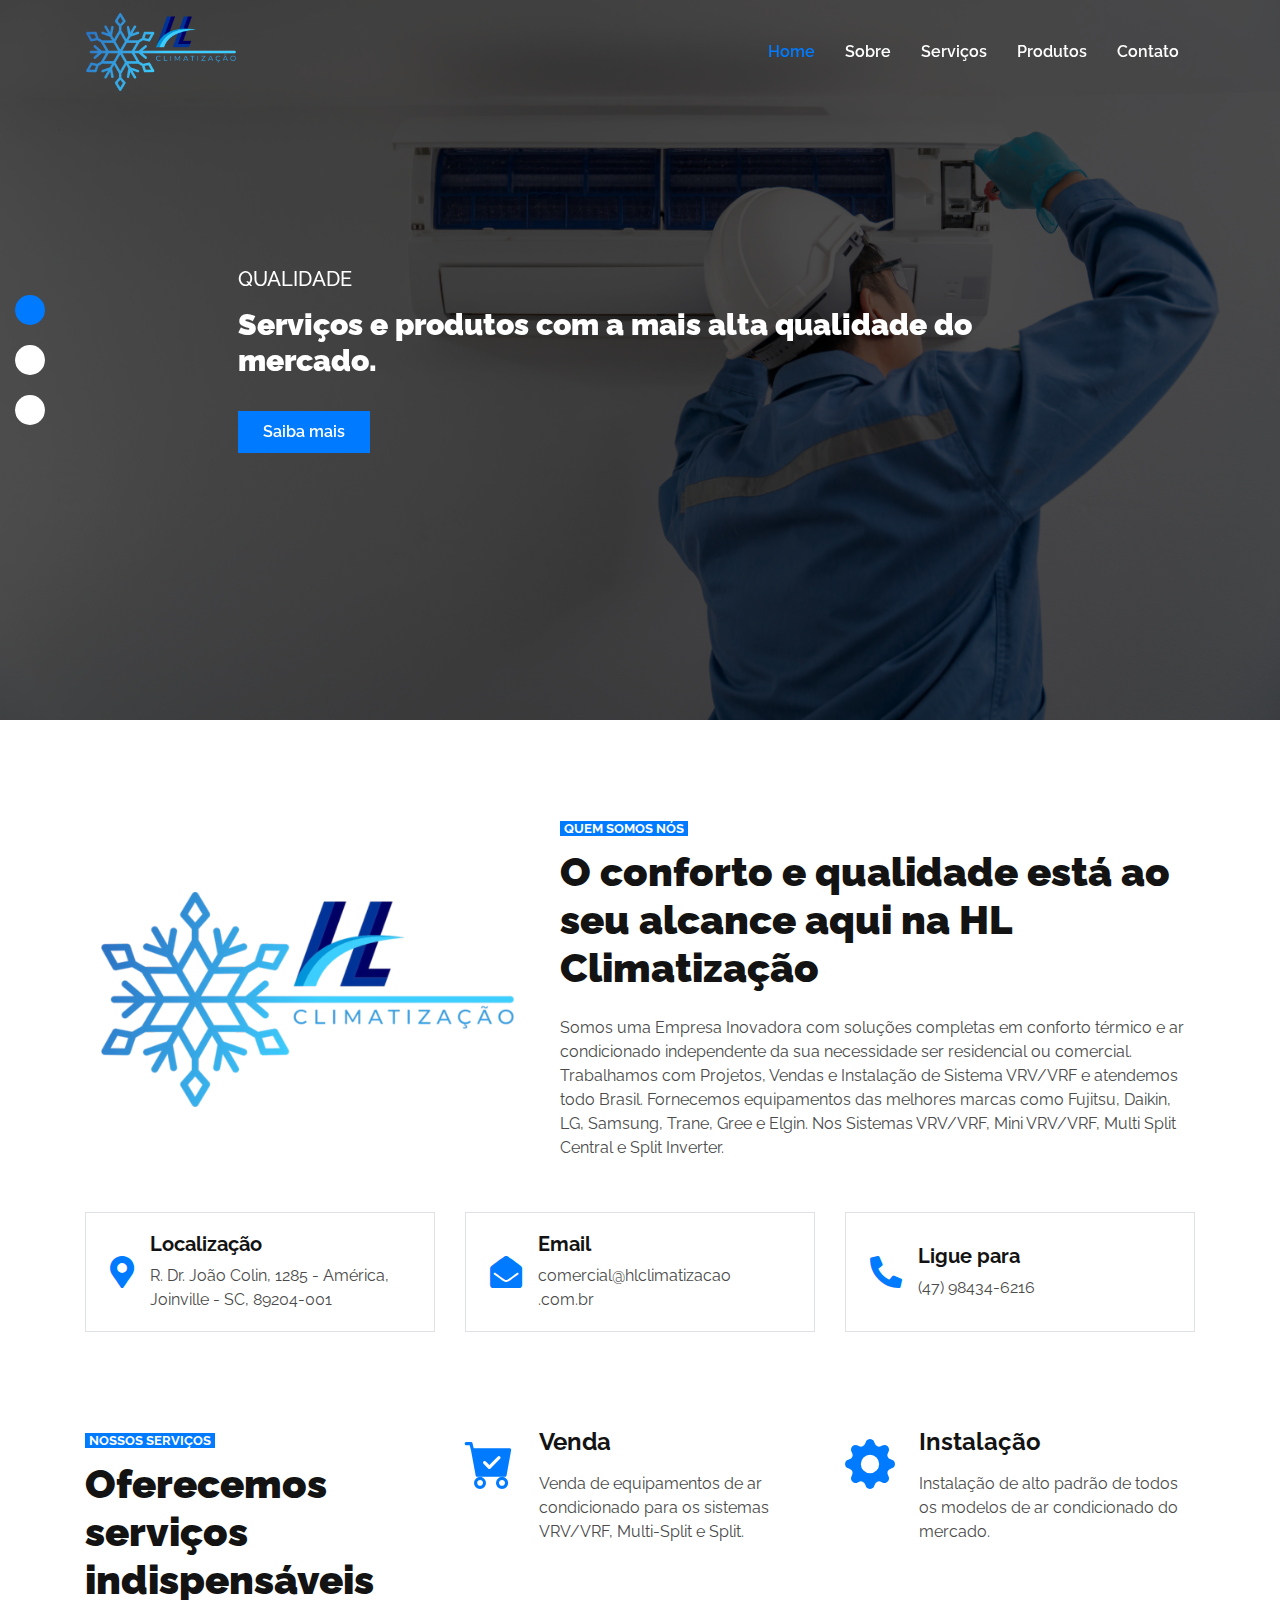
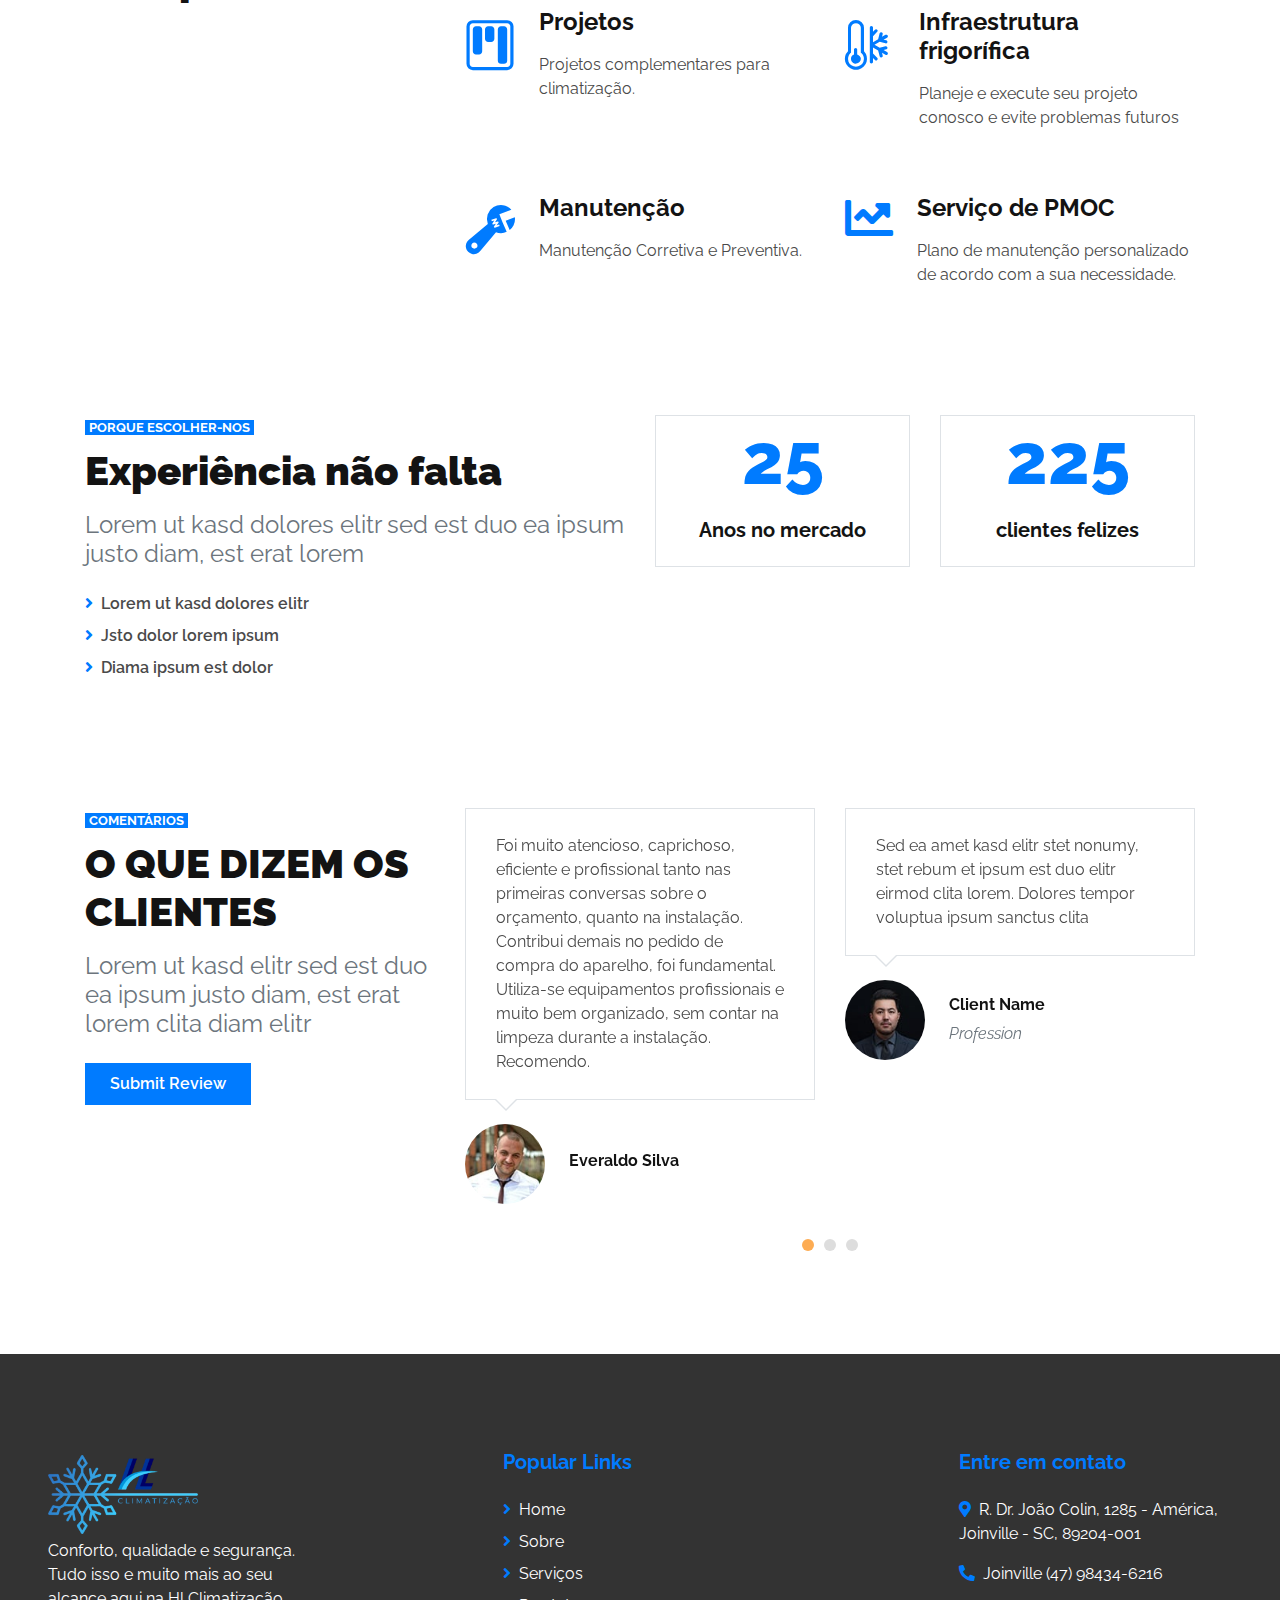
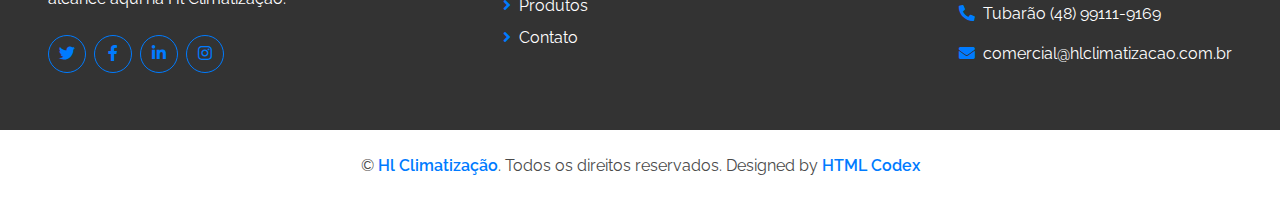
==== hl-clima/index.html @ e2fa3345 "first" ====
<!DOCTYPE html>
<html lang="en">

<head>
    <meta charset="utf-8">
    <title>Hl Climatização</title>
    <meta content="width=device-width, initial-scale=1.0" name="viewport">
    <meta name="description"
        content="Vendas de ar-condicionados e serviços de climatização para uma experiência confortável.">
    <meta property="og:title" content="HL Climatização - Especialistas em Climatização">
    <meta property="og:description"
        content="Fornecemos soluções de climatização de qualidade para casas e empresas, com um atendimento profissional e eficiente.">
    <meta property="og:image" content="www.hlclimatizacao.com.br/imgs/logo.png">
    <meta property="og:url" content="www.hlclimatizacao.com.br">
    <link rel="apple-touch-icon" href="imgs/icon.png" />
    <link rel="shortcut icon" href="imgs/icon.png">
    <link rel="icon" type="image/x-icon" href="imgs/icon.ico">
    <link rel="stylesheet" href="https://cdn.jsdelivr.net/npm/bootstrap-icons@1.11.3/font/bootstrap-icons.min.css">

    <!-- Favicon -->
    <link href="img/icon.png" rel="icon">

    <!-- Google Web Fonts -->
    <link rel="preconnect" href="https://fonts.gstatic.com">
    <link href="https://fonts.googleapis.com/css2?family=Raleway:wght@400;500;600;700;800;900&display=swap"
        rel="stylesheet">

    <!-- Font Awesome -->
    <link href="https://cdnjs.cloudflare.com/ajax/libs/font-awesome/5.15.0/css/all.min.css" rel="stylesheet">

    <!-- Libraries Stylesheet -->
    <link href="lib/owlcarousel/assets/owl.carousel.min.css" rel="stylesheet">

    <!-- Customized Bootstrap Stylesheet -->
    <link href="css/style.css" rel="stylesheet">
</head>

<body>
    <!-- Navbar Start -->
    <div class="container-fluid nav-bar p-0">
        <div class="container-lg p-0">
            <nav class="navbar navbar-expand-lg bg-secondary navbar-dark">
                <a href="index.html" class="navbar-brand">
                    <!-- <h1 class="m-0 text-white display-4"><span class="text-primary">D</span>ot<span class="text-primary">C</span>om</h1> -->
                    <img src="img/logo.png" alt="logo hl climatização" class="logo">
                    <style>
                        .logo {
                            width: 150px;
                        }
                    </style>
                </a>
                <button type="button" class="navbar-toggler" data-toggle="collapse" data-target="#navbarCollapse">
                    <!-- <span class="navbar-toggler-icon"></span> -->
                    <i class="bi bi-list navbar-toggler-icon"></i>
                </button>
                <div class="collapse navbar-collapse justify-content-between" id="navbarCollapse">
                    <div class="navbar-nav ml-auto py-0">
                        <a href="index.html" class="nav-item nav-link active">Home</a>
                        <a href="index.html#sobre" class="nav-item nav-link">Sobre</a>
                        <a href="index.html#servicos" class="nav-item nav-link">Serviços</a>
                        <a href="pricing.html" class="nav-item nav-link">Produtos</a>
                        <!-- <div class="nav-item dropdown">
                            <a href="#" class="nav-link dropdown-toggle" data-toggle="dropdown">Pages</a>
                            <div class="dropdown-menu border-0 rounded-0 m-0">
                                <a href="blog.html" class="dropdown-item">Blog Grid</a>
                                <a href="single.html" class="dropdown-item">Blog Detail</a>
                            </div>
                        </div> -->
                        <a href="contact.html" class="nav-item nav-link">Contato</a>
                    </div>
                </div>
            </nav>
        </div>
    </div>
    <!-- Navbar End -->


    <!-- Carousel Start -->
    <div class="container-fluid p-0 mb-5">
        <div id="header-carousel" class="carousel slide carousel-fade" data-ride="carousel">
            <ol class="carousel-indicators">
                <li data-target="#header-carousel" data-slide-to="0" class="active"></li>
                <li data-target="#header-carousel" data-slide-to="1"></li>
                <li data-target="#header-carousel" data-slide-to="2"></li>
            </ol>
            <div class="carousel-inner">
                <div class="carousel-item active">
                    <img class="img-fluid" src="img/6.png" alt="Image">
                    <div class="carousel-caption d-flex align-items-center justify-content-center">
                        <div class="p-5" style="width: 100%; max-width: 900px;">
                            <h5 class="text-white text-uppercase mb-md-3">Qualidade</h5>
                            <h1 class="display-3 text-white mb-md-4">Serviços e produtos com a mais alta qualidade do
                                mercado.</h1>
                            <a href="" class="btn btn-primary py-md-2 px-md-4 font-weight-semi-bold mt-2">Saiba mais</a>
                        </div>
                    </div>
                </div>
                <div class="carousel-item">
                    <img class="img-fluid" src="img/1.png" alt="Image">
                    <div class="carousel-caption d-flex align-items-center justify-content-center">
                        <div class="p-5" style="width: 100%; max-width: 900px;">
                            <h5 class="text-white text-uppercase mb-md-3">Atendimento</h5>
                            <h1 class="display-3 text-white mb-md-4">Atendimento humanizado que leva em consideração
                                opniões e ideias do cliente.</h1>
                            <a href="" class="btn btn-primary py-md-2 px-md-4 font-weight-semi-bold mt-2">Saiba mais</a>
                        </div>
                    </div>
                </div>
                <div class="carousel-item">
                    <img class="img-fluid" src="img/2.png" alt="Image">
                    <div class="carousel-caption d-flex align-items-center justify-content-center">
                        <div class="p-5" style="width: 100%; max-width: 900px;">
                            <h5 class="text-white text-uppercase mb-md-3">Segurança</h5>
                            <h1 class="display-3 text-white mb-md-4">Esqueça as dores de cabeça, garantimnos segurança
                                total para o seu lar ou empresa.</h1>
                            <a href="" class="btn btn-primary py-md-2 px-md-4 font-weight-semi-bold mt-2">Saiba mais</a>
                        </div>
                    </div>
                </div>
            </div>
        </div>
    </div>
    <!-- Carousel End -->


    <!-- About Start -->
    <div class="container-fluid py-5">
        <div class="container">
            <div class="row align-items-center pb-1">
                <div class="col-lg-5 img-hl">
                    <img class="img-thumbnail p-3" src="img/logo.png" alt="">
                </div>
                <style>
                    @media(max-width:992px) {
                        .img-hl {
                            display: none;
                        }

                        .texto-princ {
                            padding-top: 0 !important;
                            margin-top: 0 !important;
                        }
                    }
                </style>
                <div class="col-lg-7 mt-5 mt-lg-0 texto-princ">
                    <small class="bg-primary text-white text-uppercase font-weight-bold px-1" id="sobre">Quem somos
                        nós</small>
                    <h1 class="mt-2 mb-4">O conforto e qualidade está ao seu alcance aqui na HL Climatização</h1>
                    <p class="mb-4">Somos uma
                        Empresa Inovadora com soluções completas em conforto térmico e ar condicionado independente da
                        sua necessidade ser residencial ou comercial.
                        Trabalhamos com Projetos, Vendas e Instalação de Sistema VRV/VRF e atendemos todo Brasil.

                        Fornecemos equipamentos das melhores marcas como Fujitsu, Daikin, LG, Samsung, Trane, Gree e
                        Elgin. Nos Sistemas VRV/VRF, Mini VRV/VRF, Multi Split Central e Split Inverter.</p>
                </div>
            </div>
            <div class="row mt-4">
                <div class="col-md-4">
                    <div class="d-flex align-items-center border mb-4 mb-lg-0 p-4" style="height: 120px;">
                        <i class="fa fa-2x fa-map-marker-alt text-primary mr-3"></i>
                        <div class="d-flex flex-column">
                            <h5 class="font-weight-bold">Localização</h5>
                            <p class="m-0">R. Dr. João Colin, 1285 - América, Joinville - SC, 89204-001</p>
                        </div>
                    </div>
                </div>
                <div class="col-md-4">
                    <div class="d-flex align-items-center border mb-4 mb-lg-0 p-4" style="height: 120px;">
                        <i class="fa fa-2x fa-envelope-open text-primary mr-3"></i>
                        <div class="d-flex flex-column">
                            <h5 class="font-weight-bold">Email</h5>
                            <p class="m-0 p-email">comercial@hlclimatizacao <br> .com.br</p>
                        </div>
                    </div>
                </div>
                <div class="col-md-4">
                    <div class="d-flex align-items-center border mb-4 mb-lg-0 p-4" style="height: 120px;">
                        <i class="fas fa-2x fa-phone-alt text-primary mr-3"></i>
                        <div class="d-flex flex-column">
                            <h5 class="font-weight-bold">Ligue para</h5>
                            <p class="m-0">(47) 98434-6216</p>
                        </div>
                    </div>
                </div>
            </div>
        </div>
    </div>
    <!-- About End -->


    <!-- Services Start -->
    <div class="container-fluid pt-5 pb-3">
        <div class="container" id="servicos">
            <div class="row">
                <div class="col-lg-4 mb-5">
                    <small class="bg-primary text-white text-uppercase font-weight-bold px-1">Nossos serviços</small>
                    <h1 class="mt-2 mb-3">Oferecemos serviços indispensáveis</h1>
                    <!-- <h4 class="font-weight-normal text-muted mb-4">Lorem ut kasd dolores elitr sed est duo ea ipsum
                        justo diam, est erat lorem. Est magna sea clita diam tempor elitr</h4> -->
                    <!-- <a href="" class="btn btn-primary py-md-2 px-md-4 font-weight-semi-bold">Discover More</a> -->
                </div>
                <div class="col-lg-8">
                    <style>
                        .row .bi {
                            font-size: 50px;
                        }
                    </style>
                    <div class="row">
                        <div class="col-md-6 mb-5">
                            <div class="d-flex">
                                <i class="bi bi-cart-check-fill text-primary mr-4"></i>
                                <div class="d-flex flex-column">
                                    <h4 class="font-weight-bold mb-3">Venda</h4>
                                    <p>Venda de equipamentos de ar condicionado para os sistemas VRV/VRF, Multi-Split e
                                        Split.</p>
                                    <!-- <a class="font-weight-semi-bold" href="">Read More <i
                                            class="fa fa-angle-double-right"></i></a> -->
                                </div>
                            </div>
                        </div>
                        <div class="col-md-6 mb-5">
                            <div class="d-flex">
                                <i class="bi bi-gear-fill text-primary mr-4"></i>
                                <div class="d-flex flex-column">
                                    <h4 class="font-weight-bold mb-3">Instalação</h4>
                                    <p>Instalação de alto padrão de todos os modelos de ar condicionado do mercado.</p>
                                    <!-- <a class="font-weight-semi-bold" href="">Read More <i
                                            class="fa fa-angle-double-right"></i></a> -->
                                </div>
                            </div>
                        </div>
                        <div class="col-md-6 mb-5">
                            <div class="d-flex">
                                <i class="bi bi-kanban text-primary mr-4"></i>
                                <div class="d-flex flex-column">
                                    <h4 class="font-weight-bold mb-3">Projetos</h4>
                                    <p>Projetos complementares para climatização.</p>
                                    <!-- <a class="font-weight-semi-bold" href="">Read More <i
                                            class="fa fa-angle-double-right"></i></a> -->
                                </div>
                            </div>
                        </div>
                        <div class="col-md-6 mb-5">
                            <div class="d-flex">
                                <i class="bi bi-thermometer-snow text-primary mr-4"></i>
                                <div class="d-flex flex-column">
                                    <h4 class="font-weight-bold mb-3">Infraestrutura frigorífica</h4>
                                    <p>Planeje e execute seu projeto conosco e evite problemas futuros</p>
                                    <!-- <a class="font-weight-semi-bold" href="">Read More <i
                                            class="fa fa-angle-double-right"></i></a> -->
                                </div>
                            </div>
                        </div>
                        <div class="col-md-6 mb-5">
                            <div class="d-flex">
                                <i class="bi bi-wrench-adjustable text-primary mr-4"></i>
                                <div class="d-flex flex-column">
                                    <h4 class="font-weight-bold mb-3">Manutenção</h4>
                                    <p>Manutenção Corretiva e Preventiva.</p>
                                    <!-- <a class="font-weight-semi-bold" href="">Read More <i
                                            class="fa fa-angle-double-right"></i></a> -->
                                </div>
                            </div>
                        </div>
                        <div class="col-md-6 mb-5">
                            <div class="d-flex">
                                <i class="fa fa-3x fa-chart-line text-primary mr-4"></i>
                                <div class="d-flex flex-column">
                                    <h4 class="font-weight-bold mb-3">Serviço de PMOC</h4>
                                    <p>Plano de manutenção personalizado de acordo com a sua necessidade.</p>
                                    <!-- <a class="font-weight-semi-bold" href="">Read More <i
                                            class="fa fa-angle-double-right"></i></a> -->
                                </div>
                            </div>
                        </div>
                    </div>
                </div>
            </div>
        </div>
    </div>
    <!-- Services End -->


    <!-- Features Start -->
    <div class="container-fluid pt-5 pb-2">
        <div class="container">
            <div class="row">
                <div class="col-lg-6 mb-5">
                    <small class="bg-primary text-white text-uppercase font-weight-bold px-1">PORQUE
                        ESCOLHER-NOS</small>
                    <h1 class="mt-2 mb-3">Experiência não falta</h1>
                    <h4 class="font-weight-normal text-muted mb-4">Lorem ut kasd dolores elitr sed est duo ea ipsum
                        justo diam, est erat lorem</h4>
                    <div class="list-inline mb-4">
                        <p class="font-weight-semi-bold mb-2"><i class="fa fa-angle-right text-primary mr-2"></i>Lorem
                            ut kasd dolores elitr</p>
                        <p class="font-weight-semi-bold mb-2"><i class="fa fa-angle-right text-primary mr-2"></i>Jsto
                            dolor lorem ipsum</p>
                        <p class="font-weight-semi-bold mb-2"><i class="fa fa-angle-right text-primary mr-2"></i>Diama
                            ipsum est dolor</p>
                    </div>
                    <!-- <a href="" class="btn btn-primary py-md-2 px-md-4 font-weight-semi-bold">Learn More</a> -->
                </div>
                <div class="col-lg-6">
                    <div class="row">
                        <div class="col-sm-6 pb-1">
                            <div class="d-flex flex-column align-items-center border px-4 mb-4">
                                <h2 class="display-3 text-primary mb-3" data-toggle="counter-up">25</h2>
                                <h5 class="font-weight-bold mb-4">Anos no mercado</h5>
                            </div>
                        </div>
                        <div class="col-sm-6 pb-1">
                            <div class="d-flex flex-column align-items-center border px-4 mb-4">
                                <h2 class="display-3 text-primary mb-3" data-toggle="counter-up">225</h2>
                                <h5 class="font-weight-bold mb-4">clientes felizes</h5>
                            </div>
                        </div>
                        <!-- <div class="col-sm-6 pb-1">
                            <div class="d-flex flex-column align-items-center border px-4 mb-4">
                                <h2 class="display-3 text-primary mb-3" data-toggle="counter-up">1050</h2>
                                <h5 class="font-weight-bold mb-4">Happy Clients</h5>
                            </div>
                        </div>
                        <div class="col-sm-6 pb-1">
                            <div class="d-flex flex-column align-items-center border px-4 mb-4">
                                <h2 class="display-3 text-primary mb-3" data-toggle="counter-up">2500</h2>
                                <h5 class="font-weight-bold mb-4">Complete Projects</h5>
                            </div>
                        </div> -->
                    </div>
                </div>
            </div>
        </div>
    </div>
    <!-- Features End -->


    <!-- Team Start -->
    <!-- <div class="container-fluid pt-5">
        <div class="container">
            <div class="row">
                <div class="col-lg-4 mb-5">
                    <small class="bg-primary text-white text-uppercase font-weight-bold px-1">Meet The Team</small>
                    <h1 class="mt-2 mb-3">Meet Experts of Behind Work</h1>
                    <h4 class="font-weight-normal text-muted mb-4">Eirmod diam magna sed sea rebum, elitr diam dolor
                        lorem ipsum, ipsum stet magna ea diam vero stet vero</h4>
                    <a href="" class="btn btn-primary py-md-2 px-md-4 font-weight-semi-bold">Meet All Experts</a>
                </div>
                <div class="col-lg-8 mb-5">
                    <div class="owl-carousel team-carousel">
                        <div class="team-item">
                            <div class="position-relative">
                                <img class="img-fluid w-100" src="img/team-1.jpg" alt="">
                                <div
                                    class="team-overlay position-absolute d-flex align-items-center justify-content-center m-3">
                                    <div class="d-flex align-items-center justify-content-start">
                                        <a class="btn btn-outline-secondary rounded-circle text-center mr-2 px-0"
                                            style="width: 38px; height: 38px;" href="#"><i
                                                class="fab fa-twitter"></i></a>
                                        <a class="btn btn-outline-secondary rounded-circle text-center mr-2 px-0"
                                            style="width: 38px; height: 38px;" href="#"><i
                                                class="fab fa-facebook-f"></i></a>
                                        <a class="btn btn-outline-secondary rounded-circle text-center px-0"
                                            style="width: 38px; height: 38px;" href="#"><i
                                                class="fab fa-linkedin-in"></i></a>
                                    </div>
                                </div>
                            </div>
                            <div class="border border-top-0 text-center" style="padding: 30px;">
                                <h5 class="font-weight-bold">John Doe</h5>
                                <span>CEO, Founder</span>
                            </div>
                        </div>
                        <div class="team-item">
                            <div class="position-relative">
                                <img class="img-fluid w-100" src="img/team-2.jpg" alt="">
                                <div
                                    class="team-overlay position-absolute d-flex align-items-center justify-content-center m-3">
                                    <div class="d-flex align-items-center justify-content-start">
                                        <a class="btn btn-outline-secondary rounded-circle text-center mr-2 px-0"
                                            style="width: 38px; height: 38px;" href="#"><i
                                                class="fab fa-twitter"></i></a>
                                        <a class="btn btn-outline-secondary rounded-circle text-center mr-2 px-0"
                                            style="width: 38px; height: 38px;" href="#"><i
                                                class="fab fa-facebook-f"></i></a>
                                        <a class="btn btn-outline-secondary rounded-circle text-center px-0"
                                            style="width: 38px; height: 38px;" href="#"><i
                                                class="fab fa-linkedin-in"></i></a>
                                    </div>
                                </div>
                            </div>
                            <div class="border border-top-0 text-center" style="padding: 30px;">
                                <h5 class="font-weight-bold">Kate Wilson</h5>
                                <span>Designer</span>
                            </div>
                        </div>
                        <div class="team-item">
                            <div class="position-relative">
                                <img class="img-fluid w-100" src="img/team-3.jpg" alt="">
                                <div
                                    class="team-overlay position-absolute d-flex align-items-center justify-content-center m-3">
                                    <div class="d-flex align-items-center justify-content-start">
                                        <a class="btn btn-outline-secondary rounded-circle text-center mr-2 px-0"
                                            style="width: 38px; height: 38px;" href="#"><i
                                                class="fab fa-twitter"></i></a>
                                        <a class="btn btn-outline-secondary rounded-circle text-center mr-2 px-0"
                                            style="width: 38px; height: 38px;" href="#"><i
                                                class="fab fa-facebook-f"></i></a>
                                        <a class="btn btn-outline-secondary rounded-circle text-center px-0"
                                            style="width: 38px; height: 38px;" href="#"><i
                                                class="fab fa-linkedin-in"></i></a>
                                    </div>
                                </div>
                            </div>
                            <div class="border border-top-0 text-center" style="padding: 30px;">
                                <h5 class="font-weight-bold">John Brown</h5>
                                <span>Developer</span>
                            </div>
                        </div>
                        <div class="team-item">
                            <div class="position-relative">
                                <img class="img-fluid w-100" src="img/team-4.jpg" alt="">
                                <div
                                    class="team-overlay position-absolute d-flex align-items-center justify-content-center m-3">
                                    <div class="d-flex align-items-center justify-content-start">
                                        <a class="btn btn-outline-secondary rounded-circle text-center mr-2 px-0"
                                            style="width: 38px; height: 38px;" href="#"><i
                                                class="fab fa-twitter"></i></a>
                                        <a class="btn btn-outline-secondary rounded-circle text-center mr-2 px-0"
                                            style="width: 38px; height: 38px;" href="#"><i
                                                class="fab fa-facebook-f"></i></a>
                                        <a class="btn btn-outline-secondary rounded-circle text-center px-0"
                                            style="width: 38px; height: 38px;" href="#"><i
                                                class="fab fa-linkedin-in"></i></a>
                                    </div>
                                </div>
                            </div>
                            <div class="border border-top-0 text-center" style="padding: 30px;">
                                <h5 class="font-weight-bold">Paul Watson</h5>
                                <span>Marketer</span>
                            </div>
                        </div>
                    </div>
                </div>
            </div>
        </div>
    </div> -->
    <!-- Team End -->


    <!-- Pricing Plan Start -->
    <!-- <div class="container-fluid pt-5">
        <div class="container">
            <div class="row">
                <div class="col-lg-7">
                    <div class="row">
                        <div class="col-md-6 mb-5">
                            <div class="d-flex flex-column align-items-center justify-content-center bg-primary p-4">
                                <h3>Basic</h3>
                                <h1 class="display-4 mb-0">
                                    <small class="align-top"
                                        style="font-size: 22px; line-height: 45px;">$</small>49<small
                                        class="align-bottom" style="font-size: 16px; line-height: 40px;">/
                                        Mo</small>
                                </h1>
                            </div>
                            <div class="border border-top-0 d-flex flex-column align-items-center py-4">
                                <p>HTML5 & CSS3</p>
                                <p>Bootstrap 4</p>
                                <p>Responsive Layout</p>
                                <p>Compatible With All Browsers</p>
                                <a href="" class="btn btn-primary py-md-2 px-md-4 font-weight-semi-bold my-2">Order
                                    Now</a>
                            </div>
                        </div>
                        <div class="col-md-6 mb-5">
                            <div class="d-flex flex-column align-items-center justify-content-center bg-primary p-4">
                                <h3>Premium</h3>
                                <h1 class="display-4 mb-0">
                                    <small class="align-top"
                                        style="font-size: 22px; line-height: 45px;">$</small>99<small
                                        class="align-bottom" style="font-size: 16px; line-height: 40px;">/
                                        Mo</small>
                                </h1>
                            </div>
                            <div class="border border-top-0 d-flex flex-column align-items-center py-4">
                                <p>HTML5 & CSS3</p>
                                <p>Bootstrap 4</p>
                                <p>Responsive Layout</p>
                                <p>Compatible With All Browsers</p>
                                <a href="" class="btn btn-primary py-md-2 px-md-4 font-weight-semi-bold my-2">Order
                                    Now</a>
                            </div>
                        </div>
                    </div>
                </div>
                <div class="col-lg-5 mb-5">
                    <small class="d-inline bg-primary text-white text-uppercase font-weight-bold px-1">Our Pricing
                        Plan</small>
                    <h1 class="mt-2 mb-3">We Offer Affordable and Flexible Packages</h1>
                    <h4 class="font-weight-normal text-muted mb-4">Lorem ut kasd dolores elitr sed est duo ea ipsum
                        justo diam, est erat lorem. Est magna sea clita diam tempor elitr</h4>
                    <h5 class="font-weight-bold mb-4">Need A Custom Package?</h5>
                    <a href="" class="btn btn-primary py-md-2 px-md-4 font-weight-semi-bold">Contact Now</a>
                </div>
            </div>
        </div>
    </div> -->
    <!-- Pricing Plan End -->


    <!-- Testimonial Start -->
    <div class="container-fluid pt-5">
        <div class="container">
            <div class="row">
                <div class="col-lg-4 mb-5">
                    <small class="bg-primary text-white text-uppercase font-weight-bold px-1">COMENTÁRIOS</small>
                    <h1 class="mt-2 mb-3">O QUE DIZEM OS CLIENTES</h1>
                    <h4 class="font-weight-normal text-muted mb-4">Lorem ut kasd elitr sed est duo ea ipsum justo diam,
                        est erat lorem clita diam elitr</h4>
                    <a href="" class="btn btn-primary py-md-2 px-md-4 font-weight-semi-bold">Submit Review</a>
                </div>
                <div class="col-lg-8 mb-5">
                    <div class="owl-carousel testimonial-carousel">
                        <div class="testimonial-item">
                            <div class="testimonial-text position-relative border mb-4" style="padding: 25px 30px;">
                                Foi muito atencioso, caprichoso, eficiente e profissional tanto nas primeiras conversas
                                sobre o orçamento, quanto na instalação. Contribui demais no pedido de compra do
                                aparelho, foi fundamental. Utiliza-se equipamentos profissionais e muito bem organizado,
                                sem contar na limpeza durante a instalação. Recomendo.
                            </div>
                            <div class="d-flex align-items-center">
                                <img class="img-fluid rounded-circle" src="img/testimonial-1.jpg"
                                    style="width: 80px; height: 80px;" alt="Image">
                                <div class="pl-4">
                                    <h6 class="font-weight-bold">Everaldo Silva</h6>
                                    <!-- <i class="text-muted">Profession</i> -->
                                </div>
                            </div>
                        </div>
                        <div class="testimonial-item">
                            <div class="testimonial-text position-relative border mb-4" style="padding: 25px 30px;">
                                Sed ea amet kasd elitr stet nonumy, stet rebum et ipsum est duo elitr eirmod clita
                                lorem. Dolores tempor voluptua ipsum sanctus clita
                            </div>
                            <div class="d-flex align-items-center">
                                <img class="img-fluid rounded-circle" src="img/testimonial-2.jpg"
                                    style="width: 80px; height: 80px;" alt="Image">
                                <div class="pl-4">
                                    <h6 class="font-weight-bold">Client Name</h6>
                                    <i class="text-muted">Profession</i>
                                </div>
                            </div>
                        </div>
                        <div class="testimonial-item">
                            <div class="testimonial-text position-relative border mb-4" style="padding: 25px 30px;">
                                Sed ea amet kasd elitr stet nonumy, stet rebum et ipsum est duo elitr eirmod clita
                                lorem. Dolores tempor voluptua ipsum sanctus clita
                            </div>
                            <div class="d-flex align-items-center">
                                <img class="img-fluid rounded-circle" src="img/testimonial-3.jpg"
                                    style="width: 80px; height: 80px;" alt="Image">
                                <div class="pl-4">
                                    <h6 class="font-weight-bold">Client Name</h6>
                                    <i class="text-muted">Profession</i>
                                </div>
                            </div>
                        </div>
                        <div class="testimonial-item">
                            <div class="testimonial-text position-relative border mb-4" style="padding: 25px 30px;">
                                Sed ea amet kasd elitr stet nonumy, stet rebum et ipsum est duo elitr eirmod clita
                                lorem. Dolores tempor voluptua ipsum sanctus clita
                            </div>
                            <div class="d-flex align-items-center">
                                <img class="img-fluid rounded-circle" src="img/testimonial-4.jpg"
                                    style="width: 80px; height: 80px;" alt="Image">
                                <div class="pl-4">
                                    <h6 class="font-weight-bold">Client Name</h6>
                                    <i class="text-muted">Profession</i>
                                </div>
                            </div>
                        </div>
                        <div class="testimonial-item">
                            <div class="testimonial-text position-relative border mb-4" style="padding: 25px 30px;">
                                Sed ea amet kasd elitr stet nonumy, stet rebum et ipsum est duo elitr eirmod clita
                                lorem. Dolores tempor voluptua ipsum sanctus clita
                            </div>
                            <div class="d-flex align-items-center">
                                <img class="img-fluid rounded-circle" src="img/testimonial-5.jpg"
                                    style="width: 80px; height: 80px;" alt="Image">
                                <div class="pl-4">
                                    <h6 class="font-weight-bold">Client Name</h6>
                                    <i class="text-muted">Profession</i>
                                </div>
                            </div>
                        </div>
                    </div>
                </div>
            </div>
        </div>
    </div>
    <!-- Testimonial End -->


    <!-- Blog Start -->
    <!-- <div class="container-fluid pt-5">
        <div class="container">
            <div class="text-center">
                <small class="bg-primary text-white text-uppercase font-weight-bold text-center px-1">Our Blog</small>
                <h1 class="mt-2 mb-5">Latest From Blog</h1>
            </div>
            <div class="row">
                <div class="col-md-6 mb-5">
                    <div class="position-relative">
                        <img class="img-fluid w-100" src="img/blog-1.jpg" alt="">
                        <div class="position-absolute bg-primary d-flex flex-column align-items-center justify-content-center"
                            style="width: 80px; height: 80px; bottom: 0; left: 0;">
                            <h6 class="text-uppercase mt-2 mb-n2">Jan</h6>
                            <h1 class="m-0">01</h1>
                        </div>
                    </div>
                    <div class="border border-top-0" style="padding: 30px;">
                        <div class="d-flex mb-3">
                            <div class="d-flex align-items-center">
                                <img class="rounded-circle" style="width: 40px; height: 40px;" src="img/user.jpg"
                                    alt="">
                                <a class="text-muted ml-2" href="">John Doe</a>
                            </div>
                            <div class="d-flex align-items-center ml-4">
                                <i class="far fa-bookmark text-primary"></i>
                                <a class="text-muted ml-2" href="">Web Design</a>
                            </div>
                        </div>
                        <a class="h5 font-weight-bold" href="">Kasd tempor diam sea justo dolor kasd amet dolor labore
                            amet clita est diam dolor</a>
                    </div>
                </div>
                <div class="col-md-6 mb-5">
                    <div class="position-relative">
                        <img class="img-fluid w-100" src="img/blog-2.jpg" alt="">
                        <div class="position-absolute bg-primary d-flex flex-column align-items-center justify-content-center"
                            style="width: 80px; height: 80px; bottom: 0; left: 0;">
                            <h6 class="text-uppercase mt-2 mb-n2">Jan</h6>
                            <h1 class="m-0">01</h1>
                        </div>
                    </div>
                    <div class="border border-top-0" style="padding: 30px;">
                        <div class="d-flex mb-3">
                            <div class="d-flex align-items-center">
                                <img class="rounded-circle" style="width: 40px; height: 40px;" src="img/user.jpg"
                                    alt="">
                                <a class="text-muted ml-2" href="">John Doe</a>
                            </div>
                            <div class="d-flex align-items-center ml-4">
                                <i class="far fa-bookmark text-primary"></i>
                                <a class="text-muted ml-2" href="">Web Design</a>
                            </div>
                        </div>
                        <a class="h5 font-weight-bold" href="">Kasd tempor diam sea justo dolor kasd amet dolor labore
                            amet clita est diam dolor</a>
                    </div>
                </div>
            </div>
        </div>
    </div> -->
    <!-- Blog End -->


    <!-- Footer Start -->
    <div class="container-fluid bg-secondary text-white mt-5 pt-5 px-sm-3 px-md-5 footer">
        <div class="row pt-5">
            <div class="col-lg-3 col-md-6 mb-5">
                <a href="index.html" class="navbar-brand">
                    <!-- <h1 class="m-0 mt-n2 text-white display-4"><span class="text-primary">D</span>ot<span
                            class="text-primary">C</span>om</h1> -->
                    <img src="img/logo.png" alt="logo hl climatização" class="logo">
                </a>
                <p>Conforto, qualidade e segurança. Tudo isso e muito mais ao seu alcance aqui na Hl Climatização. </p>
                <div class="d-flex justify-content-start mt-4">
                    <a class="btn btn-outline-primary rounded-circle text-center mr-2 px-0"
                        style="width: 38px; height: 38px;" href="#"><i class="fab fa-twitter"></i></a>
                    <a class="btn btn-outline-primary rounded-circle text-center mr-2 px-0"
                        style="width: 38px; height: 38px;" href="#"><i class="fab fa-facebook-f"></i></a>
                    <a class="btn btn-outline-primary rounded-circle text-center mr-2 px-0"
                        style="width: 38px; height: 38px;" href="#"><i class="fab fa-linkedin-in"></i></a>
                    <a class="btn btn-outline-primary rounded-circle text-center mr-2 px-0"
                        style="width: 38px; height: 38px;" href="#"><i class="fab fa-instagram"></i></a>
                </div>
            </div>
            <!-- <div class="col-lg-3 col-md-6 mb-5">
                <h5 class="font-weight-bold text-primary mb-4">Quick Links</h5>
                <div class="d-flex flex-column justify-content-start">
                    <a class="text-white mb-2" href="#"><i class="fa fa-angle-right text-primary mr-2"></i>Home</a>
                    <a class="text-white mb-2" href="#"><i class="fa fa-angle-right text-primary mr-2"></i>About Us</a>
                    <a class="text-white mb-2" href="#"><i class="fa fa-angle-right text-primary mr-2"></i>Services</a>
                    <a class="text-white mb-2" href="#"><i class="fa fa-angle-right text-primary mr-2"></i>Pricing</a>
                    <a class="text-white" href="#"><i class="fa fa-angle-right text-primary mr-2"></i>Contact Us</a>
                </div>
            </div> -->
            <div class="col-lg-3 col-md-6 mb-5">
                <h5 class="font-weight-bold text-primary mb-4">Popular Links</h5>
                <div class="d-flex flex-column justify-content-start">
                    <a class="text-white mb-2" href="#"><i class="fa fa-angle-right text-primary mr-2"></i>Home</a>
                    <a class="text-white mb-2" href="#"><i class="fa fa-angle-right text-primary mr-2"></i>Sobre</a>
                    <a class="text-white mb-2" href="#"><i class="fa fa-angle-right text-primary mr-2"></i>Serviços</a>
                    <a class="text-white mb-2" href="#"><i class="fa fa-angle-right text-primary mr-2"></i>Produtos</a>
                    <a class="text-white" href="#"><i class="fa fa-angle-right text-primary mr-2"></i>Contato</a>
                </div>
            </div>
            <div class="col-lg-3 col-md-6 mb-5">
                <h5 class="font-weight-bold text-primary mb-4">Entre em contato</h5>
                <!-- <p>Dolor clita stet nonumy clita diam vero, et et ipsum diam labore</p> -->
                <p><i class="fa fa-map-marker-alt text-primary mr-2"></i>R. Dr. João Colin, 1285 - América, Joinville -
                    SC, 89204-001</p>
                <p><i class="fa fa-phone-alt text-primary mr-2"></i>Joinville (47) 98434-6216</p>
                <p><i class="fa fa-phone-alt text-primary mr-2"></i>Tubarão (48) 99111-9169</p>
                <p><i class="fa fa-envelope text-primary mr-2"></i>comercial@hlclimatizacao.com.br</p>
            </div>
        </div>
    </div>
    <div class="container-fluid py-4 px-sm-3 px-md-5 footer-copy">
        <p class="m-0 text-center">
            &copy; <a class="font-weight-semi-bold" href="#">Hl Climatização</a>. Todos os direitos reservados. Designed
            by
            <a class="font-weight-semi-bold" href="https://htmlcodex.com">HTML Codex</a>
        </p>
        <style>
            .footer-copy p a {
                color: #007bff;
            }
        </style>
    </div>
    <!-- Footer End -->


    <!-- Back to Top -->
    <a href="#" class="btn btn-lg btn-primary back-to-top"><i class="fa fa-angle-up"></i></a>


    <!-- JavaScript Libraries -->
    <script src="https://code.jquery.com/jquery-3.4.1.min.js"></script>
    <script src="https://stackpath.bootstrapcdn.com/bootstrap/4.4.1/js/bootstrap.bundle.min.js"></script>
    <script src="lib/easing/easing.min.js"></script>
    <script src="lib/waypoints/waypoints.min.js"></script>
    <script src="lib/counterup/counterup.min.js"></script>
    <script src="lib/owlcarousel/owl.carousel.min.js"></script>

    <!-- Contact Javascript File -->
    <script src="mail/jqBootstrapValidation.min.js"></script>
    <script src="mail/contact.js"></script>

    <!-- Template Javascript -->
    <script src="js/main.js"></script>
</body>

</html>
---- hl-clima/css/style.css ----
/******* Bootstrap Theming ********/
/*!
 * Bootstrap v4.5.3 (https://getbootstrap.com/)
 * Copyright 2011-2020 The Bootstrap Authors
 * Copyright 2011-2020 Twitter, Inc.
 * Licensed under MIT (https://github.com/twbs/bootstrap/blob/main/LICENSE)
 */
:root {
  --blue: #007bff;
  --indigo: #6610f2;
  --purple: #6f42c1;
  --pink: #e83e8c;
  --red: #dc3545;
  --orange: #fd7e14;
  --yellow: #ffc107;
  --green: #28a745;
  --teal: #20c997;
  --cyan: #17a2b8;
  --white: #fff;
  --gray: #6c757d;
  --gray-dark: #343a40;
  --primary: #FDAC53;
  --secondary: #131313;
  --success: #28a745;
  --info: #17a2b8;
  --warning: #ffc107;
  --danger: #dc3545;
  --light: #f8f9fa;
  --dark: #343a40;
  --breakpoint-xs: 0;
  --breakpoint-sm: 576px;
  --breakpoint-md: 768px;
  --breakpoint-lg: 992px;
  --breakpoint-xl: 1200px;
  --font-family-sans-serif: "Raleway", sans-serif;
  --font-family-monospace: SFMono-Regular, Menlo, Monaco, Consolas, "Liberation Mono", "Courier New", monospace;
}

*,
*::before,
*::after {
  box-sizing: border-box;
}

html {
  font-family: sans-serif;
  line-height: 1.15;
  -webkit-text-size-adjust: 100%;
  -webkit-tap-highlight-color: rgba(0, 0, 0, 0);
}

article,
aside,
figcaption,
figure,
footer,
header,
hgroup,
main,
nav,
section {
  display: block;
}

body {
  margin: 0;
  font-family: "Raleway", sans-serif;
  font-size: 1rem;
  font-weight: 400;
  line-height: 1.5;
  color: #4A4A4A;
  text-align: left;
  background-color: #fff;
}

[tabindex="-1"]:focus:not(:focus-visible) {
  outline: 0 !important;
}

hr {
  box-sizing: content-box;
  height: 0;
  overflow: visible;
}

h1,
h2,
h3,
h4,
h5,
h6 {
  margin-top: 0;
  margin-bottom: 0.5rem;
}

p {
  margin-top: 0;
  margin-bottom: 1rem;
}

abbr[title],
abbr[data-original-title] {
  text-decoration: underline;
  text-decoration: underline dotted;
  cursor: help;
  border-bottom: 0;
  text-decoration-skip-ink: none;
}

address {
  margin-bottom: 1rem;
  font-style: normal;
  line-height: inherit;
}

ol,
ul,
dl {
  margin-top: 0;
  margin-bottom: 1rem;
}

ol ol,
ul ul,
ol ul,
ul ol {
  margin-bottom: 0;
}

dt {
  font-weight: 700;
}

dd {
  margin-bottom: .5rem;
  margin-left: 0;
}

blockquote {
  margin: 0 0 1rem;
}

b,
strong {
  font-weight: bolder;
}

small {
  font-size: 80%;
}

sub,
sup {
  position: relative;
  font-size: 75%;
  line-height: 0;
  vertical-align: baseline;
}

sub {
  bottom: -.25em;
}

sup {
  top: -.5em;
}

a {
  color: #FDAC53;
  text-decoration: none;
  background-color: transparent;
}

a:hover {
  color: #fc8807;
  text-decoration: underline;
}

a:not([href]):not([class]) {
  color: inherit;
  text-decoration: none;
}

a:not([href]):not([class]):hover {
  color: inherit;
  text-decoration: none;
}

pre,
code,
kbd,
samp {
  font-family: SFMono-Regular, Menlo, Monaco, Consolas, "Liberation Mono", "Courier New", monospace;
  font-size: 1em;
}

pre {
  margin-top: 0;
  margin-bottom: 1rem;
  overflow: auto;
  -ms-overflow-style: scrollbar;
}

figure {
  margin: 0 0 1rem;
}

img {
  vertical-align: middle;
  border-style: none;
}

svg {
  overflow: hidden;
  vertical-align: middle;
}

table {
  border-collapse: collapse;
}

caption {
  padding-top: 0.75rem;
  padding-bottom: 0.75rem;
  color: #6c757d;
  text-align: left;
  caption-side: bottom;
}

th {
  text-align: inherit;
  text-align: -webkit-match-parent;
}

label {
  display: inline-block;
  margin-bottom: 0.5rem;
}

button {
  border-radius: 0;
}

button:focus {
  outline: 1px dotted;
  outline: 5px auto -webkit-focus-ring-color;
}

input,
button,
select,
optgroup,
textarea {
  margin: 0;
  font-family: inherit;
  font-size: inherit;
  line-height: inherit;
}

button,
input {
  overflow: visible;
}

button,
select {
  text-transform: none;
}

[role="button"] {
  cursor: pointer;
}

select {
  word-wrap: normal;
}

button,
[type="button"],
[type="reset"],
[type="submit"] {
  -webkit-appearance: button;
}

button:not(:disabled),
[type="button"]:not(:disabled),
[type="reset"]:not(:disabled),
[type="submit"]:not(:disabled) {
  cursor: pointer;
}

button::-moz-focus-inner,
[type="button"]::-moz-focus-inner,
[type="reset"]::-moz-focus-inner,
[type="submit"]::-moz-focus-inner {
  padding: 0;
  border-style: none;
}

input[type="radio"],
input[type="checkbox"] {
  box-sizing: border-box;
  padding: 0;
}

textarea {
  overflow: auto;
  resize: vertical;
}

fieldset {
  min-width: 0;
  padding: 0;
  margin: 0;
  border: 0;
}

legend {
  display: block;
  width: 100%;
  max-width: 100%;
  padding: 0;
  margin-bottom: .5rem;
  font-size: 1.5rem;
  line-height: inherit;
  color: inherit;
  white-space: normal;
}

@media (max-width: 1200px) {
  legend {
    font-size: calc(1.275rem + 0.3vw);
  }
}

progress {
  vertical-align: baseline;
}

[type="number"]::-webkit-inner-spin-button,
[type="number"]::-webkit-outer-spin-button {
  height: auto;
}

[type="search"] {
  outline-offset: -2px;
  -webkit-appearance: none;
}

[type="search"]::-webkit-search-decoration {
  -webkit-appearance: none;
}

::-webkit-file-upload-button {
  font: inherit;
  -webkit-appearance: button;
}

output {
  display: inline-block;
}

summary {
  display: list-item;
  cursor: pointer;
}

template {
  display: none;
}

[hidden] {
  display: none !important;
}

h1,
h2,
h3,
h4,
h5,
h6,
.h1,
.h2,
.h3,
.h4,
.h5,
.h6 {
  margin-bottom: 0.5rem;
  font-weight: 500;
  line-height: 1.2;
  color: #131313;
}

h1,
.h1 {
  font-size: 2.5rem;
}

@media (max-width: 1200px) {

  h1,
  .h1 {
    font-size: calc(1.375rem + 1.5vw);
  }
}

h2,
.h2 {
  font-size: 2rem;
}

@media (max-width: 1200px) {

  h2,
  .h2 {
    font-size: calc(1.325rem + 0.9vw);
  }
}

h3,
.h3 {
  font-size: 1.75rem;
}

@media (max-width: 1200px) {

  h3,
  .h3 {
    font-size: calc(1.3rem + 0.6vw);
  }
}

h4,
.h4 {
  font-size: 1.5rem;
}

@media (max-width: 1200px) {

  h4,
  .h4 {
    font-size: calc(1.275rem + 0.3vw);
  }
}

h5,
.h5 {
  font-size: 1.25rem;
}

h6,
.h6 {
  font-size: 1rem;
}

.lead {
  font-size: 1.25rem;
  font-weight: 300;
}

.display-1 {
  font-size: 6rem;
  font-weight: 300;
  line-height: 1.2;
}

@media (max-width: 1200px) {
  .display-1 {
    font-size: calc(1.725rem + 5.7vw);
  }
}

.display-2 {
  font-size: 5.5rem;
  font-weight: 300;
  line-height: 1.2;
}

@media (max-width: 1200px) {
  .display-2 {
    font-size: calc(1.675rem + 5.1vw);
  }
}

.display-3 {
  font-size: 4.5rem;
  font-weight: 300;
  line-height: 1.2;
}

@media (max-width: 1200px) {
  .display-3 {
    font-size: calc(1.575rem + 3.9vw);
  }
}

.display-4 {
  font-size: 3.5rem;
  font-weight: 300;
  line-height: 1.2;
}

@media (max-width: 1200px) {
  .display-4 {
    font-size: calc(1.475rem + 2.7vw);
  }
}

hr {
  margin-top: 1rem;
  margin-bottom: 1rem;
  border: 0;
  border-top: 1px solid rgba(0, 0, 0, 0.1);
}

small,
.small {
  font-size: 80%;
  font-weight: 400;
}

mark,
.mark {
  padding: 0.2em;
  background-color: #fcf8e3;
}

.list-unstyled {
  padding-left: 0;
  list-style: none;
}

.list-inline {
  padding-left: 0;
  list-style: none;
}

.list-inline-item {
  display: inline-block;
}

.list-inline-item:not(:last-child) {
  margin-right: 0.5rem;
}

.initialism {
  font-size: 90%;
  text-transform: uppercase;
}

.blockquote {
  margin-bottom: 1rem;
  font-size: 1.25rem;
}

.blockquote-footer {
  display: block;
  font-size: 80%;
  color: #6c757d;
}

.blockquote-footer::before {
  content: "\2014\00A0";
}

.img-fluid {
  max-width: 100%;
  height: auto;
}

.img-thumbnail {
  padding: 0.25rem;
  background-color: #fff;
  /* border: 1px solid #dee2e6; */
  max-width: 100%;
  height: auto;
}

.figure {
  display: inline-block;
}

.figure-img {
  margin-bottom: 0.5rem;
  line-height: 1;
}

.figure-caption {
  font-size: 90%;
  color: #6c757d;
}

code {
  font-size: 87.5%;
  color: #e83e8c;
  word-wrap: break-word;
}

a>code {
  color: inherit;
}

kbd {
  padding: 0.2rem 0.4rem;
  font-size: 87.5%;
  color: #fff;
  background-color: #212529;
}

kbd kbd {
  padding: 0;
  font-size: 100%;
  font-weight: 700;
}

pre {
  display: block;
  font-size: 87.5%;
  color: #212529;
}

pre code {
  font-size: inherit;
  color: inherit;
  word-break: normal;
}

.pre-scrollable {
  max-height: 340px;
  overflow-y: scroll;
}

.container,
.container-fluid,
.container-sm,
.container-md,
.container-lg,
.container-xl {
  width: 100%;
  padding-right: 15px;
  padding-left: 15px;
  margin-right: auto;
  margin-left: auto;
}

@media (min-width: 576px) {

  .container,
  .container-sm {
    max-width: 540px;
  }
}

@media (min-width: 768px) {

  .container,
  .container-sm,
  .container-md {
    max-width: 720px;
  }
}

@media (min-width: 992px) {

  .container,
  .container-sm,
  .container-md,
  .container-lg {
    max-width: 960px;
  }
}

@media (min-width: 1200px) {

  .container,
  .container-sm,
  .container-md,
  .container-lg,
  .container-xl {
    max-width: 1140px;
  }
}

.row {
  display: flex;
  flex-wrap: wrap;
  margin-right: -15px;
  margin-left: -15px;
  justify-content: space-between;
}

.no-gutters {
  margin-right: 0;
  margin-left: 0;
}

.no-gutters>.col,
.no-gutters>[class*="col-"] {
  padding-right: 0;
  padding-left: 0;
}

.col-1,
.col-2,
.col-3,
.col-4,
.col-5,
.col-6,
.col-7,
.col-8,
.col-9,
.col-10,
.col-11,
.col-12,
.col,
.col-auto,
.col-sm-1,
.col-sm-2,
.col-sm-3,
.col-sm-4,
.col-sm-5,
.col-sm-6,
.col-sm-7,
.col-sm-8,
.col-sm-9,
.col-sm-10,
.col-sm-11,
.col-sm-12,
.col-sm,
.col-sm-auto,
.col-md-1,
.col-md-2,
.col-md-3,
.col-md-4,
.col-md-5,
.col-md-6,
.col-md-7,
.col-md-8,
.col-md-9,
.col-md-10,
.col-md-11,
.col-md-12,
.col-md,
.col-md-auto,
.col-lg-1,
.col-lg-2,
.col-lg-3,
.col-lg-4,
.col-lg-5,
.col-lg-6,
.col-lg-7,
.col-lg-8,
.col-lg-9,
.col-lg-10,
.col-lg-11,
.col-lg-12,
.col-lg,
.col-lg-auto,
.col-xl-1,
.col-xl-2,
.col-xl-3,
.col-xl-4,
.col-xl-5,
.col-xl-6,
.col-xl-7,
.col-xl-8,
.col-xl-9,
.col-xl-10,
.col-xl-11,
.col-xl-12,
.col-xl,
.col-xl-auto {
  position: relative;
  width: 100%;
  padding-right: 15px;
  padding-left: 15px;
}

.col {
  flex-basis: 0;
  flex-grow: 1;
  max-width: 100%;
}

.row-cols-1>* {
  flex: 0 0 100%;
  max-width: 100%;
}

.row-cols-2>* {
  flex: 0 0 50%;
  max-width: 50%;
}

.row-cols-3>* {
  flex: 0 0 33.33333%;
  max-width: 33.33333%;
}

.row-cols-4>* {
  flex: 0 0 25%;
  max-width: 25%;
}

.row-cols-5>* {
  flex: 0 0 20%;
  max-width: 20%;
}

.row-cols-6>* {
  flex: 0 0 16.66667%;
  max-width: 16.66667%;
}

.col-auto {
  flex: 0 0 auto;
  width: auto;
  max-width: 100%;
}

.col-1 {
  flex: 0 0 8.33333%;
  max-width: 8.33333%;
}

.col-2 {
  flex: 0 0 16.66667%;
  max-width: 16.66667%;
}

.col-3 {
  flex: 0 0 25%;
  max-width: 25%;
}

.col-4 {
  flex: 0 0 33.33333%;
  max-width: 33.33333%;
}

.col-5 {
  flex: 0 0 41.66667%;
  max-width: 41.66667%;
}

.col-6 {
  flex: 0 0 50%;
  max-width: 50%;
}

.col-7 {
  flex: 0 0 58.33333%;
  max-width: 58.33333%;
}

.col-8 {
  flex: 0 0 66.66667%;
  max-width: 66.66667%;
}

.col-9 {
  flex: 0 0 75%;
  max-width: 75%;
}

.col-10 {
  flex: 0 0 83.33333%;
  max-width: 83.33333%;
}

.col-11 {
  flex: 0 0 91.66667%;
  max-width: 91.66667%;
}

.col-12 {
  flex: 0 0 100%;
  max-width: 100%;
}

.order-first {
  order: -1;
}

.order-last {
  order: 13;
}

.order-0 {
  order: 0;
}

.order-1 {
  order: 1;
}

.order-2 {
  order: 2;
}

.order-3 {
  order: 3;
}

.order-4 {
  order: 4;
}

.order-5 {
  order: 5;
}

.order-6 {
  order: 6;
}

.order-7 {
  order: 7;
}

.order-8 {
  order: 8;
}

.order-9 {
  order: 9;
}

.order-10 {
  order: 10;
}

.order-11 {
  order: 11;
}

.order-12 {
  order: 12;
}

.offset-1 {
  margin-left: 8.33333%;
}

.offset-2 {
  margin-left: 16.66667%;
}

.offset-3 {
  margin-left: 25%;
}

.offset-4 {
  margin-left: 33.33333%;
}

.offset-5 {
  margin-left: 41.66667%;
}

.offset-6 {
  margin-left: 50%;
}

.offset-7 {
  margin-left: 58.33333%;
}

.offset-8 {
  margin-left: 66.66667%;
}

.offset-9 {
  margin-left: 75%;
}

.offset-10 {
  margin-left: 83.33333%;
}

.offset-11 {
  margin-left: 91.66667%;
}

@media (min-width: 576px) {
  .col-sm {
    flex-basis: 0;
    flex-grow: 1;
    max-width: 100%;
  }

  .row-cols-sm-1>* {
    flex: 0 0 100%;
    max-width: 100%;
  }

  .row-cols-sm-2>* {
    flex: 0 0 50%;
    max-width: 50%;
  }

  .row-cols-sm-3>* {
    flex: 0 0 33.33333%;
    max-width: 33.33333%;
  }

  .row-cols-sm-4>* {
    flex: 0 0 25%;
    max-width: 25%;
  }

  .row-cols-sm-5>* {
    flex: 0 0 20%;
    max-width: 20%;
  }

  .row-cols-sm-6>* {
    flex: 0 0 16.66667%;
    max-width: 16.66667%;
  }

  .col-sm-auto {
    flex: 0 0 auto;
    width: auto;
    max-width: 100%;
  }

  .col-sm-1 {
    flex: 0 0 8.33333%;
    max-width: 8.33333%;
  }

  .col-sm-2 {
    flex: 0 0 16.66667%;
    max-width: 16.66667%;
  }

  .col-sm-3 {
    flex: 0 0 25%;
    max-width: 25%;
  }

  .col-sm-4 {
    flex: 0 0 33.33333%;
    max-width: 33.33333%;
  }

  .col-sm-5 {
    flex: 0 0 41.66667%;
    max-width: 41.66667%;
  }

  .col-sm-6 {
    flex: 0 0 50%;
    max-width: 50%;
  }

  .col-sm-7 {
    flex: 0 0 58.33333%;
    max-width: 58.33333%;
  }

  .col-sm-8 {
    flex: 0 0 66.66667%;
    max-width: 66.66667%;
  }

  .col-sm-9 {
    flex: 0 0 75%;
    max-width: 75%;
  }

  .col-sm-10 {
    flex: 0 0 83.33333%;
    max-width: 83.33333%;
  }

  .col-sm-11 {
    flex: 0 0 91.66667%;
    max-width: 91.66667%;
  }

  .col-sm-12 {
    flex: 0 0 100%;
    max-width: 100%;
  }

  .order-sm-first {
    order: -1;
  }

  .order-sm-last {
    order: 13;
  }

  .order-sm-0 {
    order: 0;
  }

  .order-sm-1 {
    order: 1;
  }

  .order-sm-2 {
    order: 2;
  }

  .order-sm-3 {
    order: 3;
  }

  .order-sm-4 {
    order: 4;
  }

  .order-sm-5 {
    order: 5;
  }

  .order-sm-6 {
    order: 6;
  }

  .order-sm-7 {
    order: 7;
  }

  .order-sm-8 {
    order: 8;
  }

  .order-sm-9 {
    order: 9;
  }

  .order-sm-10 {
    order: 10;
  }

  .order-sm-11 {
    order: 11;
  }

  .order-sm-12 {
    order: 12;
  }

  .offset-sm-0 {
    margin-left: 0;
  }

  .offset-sm-1 {
    margin-left: 8.33333%;
  }

  .offset-sm-2 {
    margin-left: 16.66667%;
  }

  .offset-sm-3 {
    margin-left: 25%;
  }

  .offset-sm-4 {
    margin-left: 33.33333%;
  }

  .offset-sm-5 {
    margin-left: 41.66667%;
  }

  .offset-sm-6 {
    margin-left: 50%;
  }

  .offset-sm-7 {
    margin-left: 58.33333%;
  }

  .offset-sm-8 {
    margin-left: 66.66667%;
  }

  .offset-sm-9 {
    margin-left: 75%;
  }

  .offset-sm-10 {
    margin-left: 83.33333%;
  }

  .offset-sm-11 {
    margin-left: 91.66667%;
  }
}

@media (min-width: 768px) {
  .col-md {
    flex-basis: 0;
    flex-grow: 1;
    max-width: 100%;
  }

  .row-cols-md-1>* {
    flex: 0 0 100%;
    max-width: 100%;
  }

  .row-cols-md-2>* {
    flex: 0 0 50%;
    max-width: 50%;
  }

  .row-cols-md-3>* {
    flex: 0 0 33.33333%;
    max-width: 33.33333%;
  }

  .row-cols-md-4>* {
    flex: 0 0 25%;
    max-width: 25%;
  }

  .row-cols-md-5>* {
    flex: 0 0 20%;
    max-width: 20%;
  }

  .row-cols-md-6>* {
    flex: 0 0 16.66667%;
    max-width: 16.66667%;
  }

  .col-md-auto {
    flex: 0 0 auto;
    width: auto;
    max-width: 100%;
  }

  .col-md-1 {
    flex: 0 0 8.33333%;
    max-width: 8.33333%;
  }

  .col-md-2 {
    flex: 0 0 16.66667%;
    max-width: 16.66667%;
  }

  .col-md-3 {
    flex: 0 0 25%;
    max-width: 25%;
  }

  .col-md-4 {
    flex: 0 0 33.33333%;
    max-width: 33.33333%;
  }

  .col-md-5 {
    flex: 0 0 41.66667%;
    max-width: 41.66667%;
  }

  .col-md-6 {
    flex: 0 0 50%;
    max-width: 50%;
  }

  .col-md-7 {
    flex: 0 0 58.33333%;
    max-width: 58.33333%;
  }

  .col-md-8 {
    flex: 0 0 66.66667%;
    max-width: 66.66667%;
  }

  .col-md-9 {
    flex: 0 0 75%;
    max-width: 75%;
  }

  .col-md-10 {
    flex: 0 0 83.33333%;
    max-width: 83.33333%;
  }

  .col-md-11 {
    flex: 0 0 91.66667%;
    max-width: 91.66667%;
  }

  .col-md-12 {
    flex: 0 0 100%;
    max-width: 100%;
  }

  .order-md-first {
    order: -1;
  }

  .order-md-last {
    order: 13;
  }

  .order-md-0 {
    order: 0;
  }

  .order-md-1 {
    order: 1;
  }

  .order-md-2 {
    order: 2;
  }

  .order-md-3 {
    order: 3;
  }

  .order-md-4 {
    order: 4;
  }

  .order-md-5 {
    order: 5;
  }

  .order-md-6 {
    order: 6;
  }

  .order-md-7 {
    order: 7;
  }

  .order-md-8 {
    order: 8;
  }

  .order-md-9 {
    order: 9;
  }

  .order-md-10 {
    order: 10;
  }

  .order-md-11 {
    order: 11;
  }

  .order-md-12 {
    order: 12;
  }

  .offset-md-0 {
    margin-left: 0;
  }

  .offset-md-1 {
    margin-left: 8.33333%;
  }

  .offset-md-2 {
    margin-left: 16.66667%;
  }

  .offset-md-3 {
    margin-left: 25%;
  }

  .offset-md-4 {
    margin-left: 33.33333%;
  }

  .offset-md-5 {
    margin-left: 41.66667%;
  }

  .offset-md-6 {
    margin-left: 50%;
  }

  .offset-md-7 {
    margin-left: 58.33333%;
  }

  .offset-md-8 {
    margin-left: 66.66667%;
  }

  .offset-md-9 {
    margin-left: 75%;
  }

  .offset-md-10 {
    margin-left: 83.33333%;
  }

  .offset-md-11 {
    margin-left: 91.66667%;
  }
}

@media (min-width: 992px) {
  .col-lg {
    flex-basis: 0;
    flex-grow: 1;
    max-width: 100%;
  }

  .row-cols-lg-1>* {
    flex: 0 0 100%;
    max-width: 100%;
  }

  .row-cols-lg-2>* {
    flex: 0 0 50%;
    max-width: 50%;
  }

  .row-cols-lg-3>* {
    flex: 0 0 33.33333%;
    max-width: 33.33333%;
  }

  .row-cols-lg-4>* {
    flex: 0 0 25%;
    max-width: 25%;
  }

  .row-cols-lg-5>* {
    flex: 0 0 20%;
    max-width: 20%;
  }

  .row-cols-lg-6>* {
    flex: 0 0 16.66667%;
    max-width: 16.66667%;
  }

  .col-lg-auto {
    flex: 0 0 auto;
    width: auto;
    max-width: 100%;
  }

  .col-lg-1 {
    flex: 0 0 8.33333%;
    max-width: 8.33333%;
  }

  .col-lg-2 {
    flex: 0 0 16.66667%;
    max-width: 16.66667%;
  }

  .col-lg-3 {
    flex: 0 0 25%;
    max-width: 25%;
  }

  .col-lg-4 {
    flex: 0 0 33.33333%;
    max-width: 33.33333%;
  }

  .col-lg-5 {
    flex: 0 0 41.66667%;
    max-width: 41.66667%;
  }

  .col-lg-6 {
    flex: 0 0 50%;
    max-width: 50%;
  }

  .col-lg-7 {
    flex: 0 0 58.33333%;
    max-width: 58.33333%;
  }

  .col-lg-8 {
    flex: 0 0 66.66667%;
    max-width: 66.66667%;
  }

  .col-lg-9 {
    flex: 0 0 75%;
    max-width: 75%;
  }

  .col-lg-10 {
    flex: 0 0 83.33333%;
    max-width: 83.33333%;
  }

  .col-lg-11 {
    flex: 0 0 91.66667%;
    max-width: 91.66667%;
  }

  .col-lg-12 {
    flex: 0 0 100%;
    max-width: 100%;
  }

  .order-lg-first {
    order: -1;
  }

  .order-lg-last {
    order: 13;
  }

  .order-lg-0 {
    order: 0;
  }

  .order-lg-1 {
    order: 1;
  }

  .order-lg-2 {
    order: 2;
  }

  .order-lg-3 {
    order: 3;
  }

  .order-lg-4 {
    order: 4;
  }

  .order-lg-5 {
    order: 5;
  }

  .order-lg-6 {
    order: 6;
  }

  .order-lg-7 {
    order: 7;
  }

  .order-lg-8 {
    order: 8;
  }

  .order-lg-9 {
    order: 9;
  }

  .order-lg-10 {
    order: 10;
  }

  .order-lg-11 {
    order: 11;
  }

  .order-lg-12 {
    order: 12;
  }

  .offset-lg-0 {
    margin-left: 0;
  }

  .offset-lg-1 {
    margin-left: 8.33333%;
  }

  .offset-lg-2 {
    margin-left: 16.66667%;
  }

  .offset-lg-3 {
    margin-left: 25%;
  }

  .offset-lg-4 {
    margin-left: 33.33333%;
  }

  .offset-lg-5 {
    margin-left: 41.66667%;
  }

  .offset-lg-6 {
    margin-left: 50%;
  }

  .offset-lg-7 {
    margin-left: 58.33333%;
  }

  .offset-lg-8 {
    margin-left: 66.66667%;
  }

  .offset-lg-9 {
    margin-left: 75%;
  }

  .offset-lg-10 {
    margin-left: 83.33333%;
  }

  .offset-lg-11 {
    margin-left: 91.66667%;
  }
}

@media (min-width: 1200px) {
  .col-xl {
    flex-basis: 0;
    flex-grow: 1;
    max-width: 100%;
  }

  .row-cols-xl-1>* {
    flex: 0 0 100%;
    max-width: 100%;
  }

  .row-cols-xl-2>* {
    flex: 0 0 50%;
    max-width: 50%;
  }

  .row-cols-xl-3>* {
    flex: 0 0 33.33333%;
    max-width: 33.33333%;
  }

  .row-cols-xl-4>* {
    flex: 0 0 25%;
    max-width: 25%;
  }

  .row-cols-xl-5>* {
    flex: 0 0 20%;
    max-width: 20%;
  }

  .row-cols-xl-6>* {
    flex: 0 0 16.66667%;
    max-width: 16.66667%;
  }

  .col-xl-auto {
    flex: 0 0 auto;
    width: auto;
    max-width: 100%;
  }

  .col-xl-1 {
    flex: 0 0 8.33333%;
    max-width: 8.33333%;
  }

  .col-xl-2 {
    flex: 0 0 16.66667%;
    max-width: 16.66667%;
  }

  .col-xl-3 {
    flex: 0 0 25%;
    max-width: 25%;
  }

  .col-xl-4 {
    flex: 0 0 33.33333%;
    max-width: 33.33333%;
  }

  .col-xl-5 {
    flex: 0 0 41.66667%;
    max-width: 41.66667%;
  }

  .col-xl-6 {
    flex: 0 0 50%;
    max-width: 50%;
  }

  .col-xl-7 {
    flex: 0 0 58.33333%;
    max-width: 58.33333%;
  }

  .col-xl-8 {
    flex: 0 0 66.66667%;
    max-width: 66.66667%;
  }

  .col-xl-9 {
    flex: 0 0 75%;
    max-width: 75%;
  }

  .col-xl-10 {
    flex: 0 0 83.33333%;
    max-width: 83.33333%;
  }

  .col-xl-11 {
    flex: 0 0 91.66667%;
    max-width: 91.66667%;
  }

  .col-xl-12 {
    flex: 0 0 100%;
    max-width: 100%;
  }

  .order-xl-first {
    order: -1;
  }

  .order-xl-last {
    order: 13;
  }

  .order-xl-0 {
    order: 0;
  }

  .order-xl-1 {
    order: 1;
  }

  .order-xl-2 {
    order: 2;
  }

  .order-xl-3 {
    order: 3;
  }

  .order-xl-4 {
    order: 4;
  }

  .order-xl-5 {
    order: 5;
  }

  .order-xl-6 {
    order: 6;
  }

  .order-xl-7 {
    order: 7;
  }

  .order-xl-8 {
    order: 8;
  }

  .order-xl-9 {
    order: 9;
  }

  .order-xl-10 {
    order: 10;
  }

  .order-xl-11 {
    order: 11;
  }

  .order-xl-12 {
    order: 12;
  }

  .offset-xl-0 {
    margin-left: 0;
  }

  .offset-xl-1 {
    margin-left: 8.33333%;
  }

  .offset-xl-2 {
    margin-left: 16.66667%;
  }

  .offset-xl-3 {
    margin-left: 25%;
  }

  .offset-xl-4 {
    margin-left: 33.33333%;
  }

  .offset-xl-5 {
    margin-left: 41.66667%;
  }

  .offset-xl-6 {
    margin-left: 50%;
  }

  .offset-xl-7 {
    margin-left: 58.33333%;
  }

  .offset-xl-8 {
    margin-left: 66.66667%;
  }

  .offset-xl-9 {
    margin-left: 75%;
  }

  .offset-xl-10 {
    margin-left: 83.33333%;
  }

  .offset-xl-11 {
    margin-left: 91.66667%;
  }
}

.table {
  width: 100%;
  margin-bottom: 1rem;
  color: #4A4A4A;
}

.table th,
.table td {
  padding: 0.75rem;
  vertical-align: top;
  border-top: 1px solid #dee2e6;
}

.table thead th {
  vertical-align: bottom;
  border-bottom: 2px solid #dee2e6;
}

.table tbody+tbody {
  border-top: 2px solid #dee2e6;
}

.table-sm th,
.table-sm td {
  padding: 0.3rem;
}

.table-bordered {
  border: 1px solid #dee2e6;
}

.table-bordered th,
.table-bordered td {
  border: 1px solid #dee2e6;
}

.table-bordered thead th,
.table-bordered thead td {
  border-bottom-width: 2px;
}

.table-borderless th,
.table-borderless td,
.table-borderless thead th,
.table-borderless tbody+tbody {
  border: 0;
}

.table-striped tbody tr:nth-of-type(odd) {
  background-color: rgba(0, 0, 0, 0.05);
}

.table-hover tbody tr:hover {
  color: #4A4A4A;
  background-color: rgba(0, 0, 0, 0.075);
}

.table-primary,
.table-primary>th,
.table-primary>td {
  background-color: #fee8cf;
}

.table-primary th,
.table-primary td,
.table-primary thead th,
.table-primary tbody+tbody {
  border-color: #fed4a6;
}

.table-hover .table-primary:hover {
  background-color: #fddcb6;
}

.table-hover .table-primary:hover>td,
.table-hover .table-primary:hover>th {
  background-color: #fddcb6;
}

.table-secondary,
.table-secondary>th,
.table-secondary>td {
  background-color: #bdbdbd;
}

.table-secondary th,
.table-secondary td,
.table-secondary thead th,
.table-secondary tbody+tbody {
  border-color: #848484;
}

.table-hover .table-secondary:hover {
  background-color: #b0b0b0;
}

.table-hover .table-secondary:hover>td,
.table-hover .table-secondary:hover>th {
  background-color: #b0b0b0;
}

.table-success,
.table-success>th,
.table-success>td {
  background-color: #c3e6cb;
}

.table-success th,
.table-success td,
.table-success thead th,
.table-success tbody+tbody {
  border-color: #8fd19e;
}

.table-hover .table-success:hover {
  background-color: #b1dfbb;
}

.table-hover .table-success:hover>td,
.table-hover .table-success:hover>th {
  background-color: #b1dfbb;
}

.table-info,
.table-info>th,
.table-info>td {
  background-color: #bee5eb;
}

.table-info th,
.table-info td,
.table-info thead th,
.table-info tbody+tbody {
  border-color: #86cfda;
}

.table-hover .table-info:hover {
  background-color: #abdde5;
}

.table-hover .table-info:hover>td,
.table-hover .table-info:hover>th {
  background-color: #abdde5;
}

.table-warning,
.table-warning>th,
.table-warning>td {
  background-color: #ffeeba;
}

.table-warning th,
.table-warning td,
.table-warning thead th,
.table-warning tbody+tbody {
  border-color: #ffdf7e;
}

.table-hover .table-warning:hover {
  background-color: #ffe8a1;
}

.table-hover .table-warning:hover>td,
.table-hover .table-warning:hover>th {
  background-color: #ffe8a1;
}

.table-danger,
.table-danger>th,
.table-danger>td {
  background-color: #f5c6cb;
}

.table-danger th,
.table-danger td,
.table-danger thead th,
.table-danger tbody+tbody {
  border-color: #ed969e;
}

.table-hover .table-danger:hover {
  background-color: #f1b0b7;
}

.table-hover .table-danger:hover>td,
.table-hover .table-danger:hover>th {
  background-color: #f1b0b7;
}

.table-light,
.table-light>th,
.table-light>td {
  background-color: #fdfdfe;
}

.table-light th,
.table-light td,
.table-light thead th,
.table-light tbody+tbody {
  border-color: #fbfcfc;
}

.table-hover .table-light:hover {
  background-color: #ececf6;
}

.table-hover .table-light:hover>td,
.table-hover .table-light:hover>th {
  background-color: #ececf6;
}

.table-dark,
.table-dark>th,
.table-dark>td {
  background-color: #c6c8ca;
}

.table-dark th,
.table-dark td,
.table-dark thead th,
.table-dark tbody+tbody {
  border-color: #95999c;
}

.table-hover .table-dark:hover {
  background-color: #b9bbbe;
}

.table-hover .table-dark:hover>td,
.table-hover .table-dark:hover>th {
  background-color: #b9bbbe;
}

.table-active,
.table-active>th,
.table-active>td {
  background-color: rgba(0, 0, 0, 0.075);
}

.table-hover .table-active:hover {
  background-color: rgba(0, 0, 0, 0.075);
}

.table-hover .table-active:hover>td,
.table-hover .table-active:hover>th {
  background-color: rgba(0, 0, 0, 0.075);
}

.table .thead-dark th {
  color: #fff;
  background-color: #343a40;
  border-color: #454d55;
}

.table .thead-light th {
  color: #495057;
  background-color: #e9ecef;
  border-color: #dee2e6;
}

.table-dark {
  color: #fff;
  background-color: #343a40;
}

.table-dark th,
.table-dark td,
.table-dark thead th {
  border-color: #454d55;
}

.table-dark.table-bordered {
  border: 0;
}

.table-dark.table-striped tbody tr:nth-of-type(odd) {
  background-color: rgba(255, 255, 255, 0.05);
}

.table-dark.table-hover tbody tr:hover {
  color: #fff;
  background-color: rgba(255, 255, 255, 0.075);
}

@media (max-width: 575.98px) {
  .table-responsive-sm {
    display: block;
    width: 100%;
    overflow-x: auto;
    -webkit-overflow-scrolling: touch;
  }

  .table-responsive-sm>.table-bordered {
    border: 0;
  }
}

@media (max-width: 767.98px) {
  .table-responsive-md {
    display: block;
    width: 100%;
    overflow-x: auto;
    -webkit-overflow-scrolling: touch;
  }

  .table-responsive-md>.table-bordered {
    border: 0;
  }
}

@media (max-width: 991.98px) {
  .table-responsive-lg {
    display: block;
    width: 100%;
    overflow-x: auto;
    -webkit-overflow-scrolling: touch;
  }

  .table-responsive-lg>.table-bordered {
    border: 0;
  }
}

@media (max-width: 1199.98px) {
  .table-responsive-xl {
    display: block;
    width: 100%;
    overflow-x: auto;
    -webkit-overflow-scrolling: touch;
  }

  .table-responsive-xl>.table-bordered {
    border: 0;
  }
}

.table-responsive {
  display: block;
  width: 100%;
  overflow-x: auto;
  -webkit-overflow-scrolling: touch;
}

.table-responsive>.table-bordered {
  border: 0;
}

.form-control {
  display: block;
  width: 100%;
  height: calc(1.5em + 0.75rem + 2px);
  padding: 0.375rem 0.75rem;
  font-size: 1rem;
  font-weight: 400;
  line-height: 1.5;
  color: #495057;
  background-color: #fff;
  background-clip: padding-box;
  border: 1px solid #ced4da;
  border-radius: 0;
  transition: border-color 0.15s ease-in-out, box-shadow 0.15s ease-in-out;
}

@media (prefers-reduced-motion: reduce) {
  .form-control {
    transition: none;
  }
}

.form-control::-ms-expand {
  background-color: transparent;
  border: 0;
}

.form-control:-moz-focusring {
  color: transparent;
  text-shadow: 0 0 0 #495057;
}

.form-control:focus {
  color: #495057;
  background-color: #fff;
  border-color: #fee9d1;
  outline: 0;
  box-shadow: 0 0 0 0.2rem rgba(253, 172, 83, 0.25);
}

.form-control::placeholder {
  color: #6c757d;
  opacity: 1;
}

.form-control:disabled,
.form-control[readonly] {
  background-color: #e9ecef;
  opacity: 1;
}

input[type="date"].form-control,
input[type="time"].form-control,
input[type="datetime-local"].form-control,
input[type="month"].form-control {
  appearance: none;
}

select.form-control:focus::-ms-value {
  color: #495057;
  background-color: #fff;
}

.form-control-file,
.form-control-range {
  display: block;
  width: 100%;
}

.col-form-label {
  padding-top: calc(0.375rem + 1px);
  padding-bottom: calc(0.375rem + 1px);
  margin-bottom: 0;
  font-size: inherit;
  line-height: 1.5;
}

.col-form-label-lg {
  padding-top: calc(0.5rem + 1px);
  padding-bottom: calc(0.5rem + 1px);
  font-size: 1.25rem;
  line-height: 1.5;
}

.col-form-label-sm {
  padding-top: calc(0.25rem + 1px);
  padding-bottom: calc(0.25rem + 1px);
  font-size: 0.875rem;
  line-height: 1.5;
}

.form-control-plaintext {
  display: block;
  width: 100%;
  padding: 0.375rem 0;
  margin-bottom: 0;
  font-size: 1rem;
  line-height: 1.5;
  color: #4A4A4A;
  background-color: transparent;
  border: solid transparent;
  border-width: 1px 0;
}

.form-control-plaintext.form-control-sm,
.form-control-plaintext.form-control-lg {
  padding-right: 0;
  padding-left: 0;
}

.form-control-sm {
  height: calc(1.5em + 0.5rem + 2px);
  padding: 0.25rem 0.5rem;
  font-size: 0.875rem;
  line-height: 1.5;
}

.form-control-lg {
  height: calc(1.5em + 1rem + 2px);
  padding: 0.5rem 1rem;
  font-size: 1.25rem;
  line-height: 1.5;
}

select.form-control[size],
select.form-control[multiple] {
  height: auto;
}

textarea.form-control {
  height: auto;
}

.form-group {
  margin-bottom: 1rem;
}

.form-text {
  display: block;
  margin-top: 0.25rem;
}

.form-row {
  display: flex;
  flex-wrap: wrap;
  margin-right: -5px;
  margin-left: -5px;
}

.form-row>.col,
.form-row>[class*="col-"] {
  padding-right: 5px;
  padding-left: 5px;
}

.form-check {
  position: relative;
  display: block;
  padding-left: 1.25rem;
}

.form-check-input {
  position: absolute;
  margin-top: 0.3rem;
  margin-left: -1.25rem;
}

.form-check-input[disabled]~.form-check-label,
.form-check-input:disabled~.form-check-label {
  color: #6c757d;
}

.form-check-label {
  margin-bottom: 0;
}

.form-check-inline {
  display: inline-flex;
  align-items: center;
  padding-left: 0;
  margin-right: 0.75rem;
}

.form-check-inline .form-check-input {
  position: static;
  margin-top: 0;
  margin-right: 0.3125rem;
  margin-left: 0;
}

.valid-feedback {
  display: none;
  width: 100%;
  margin-top: 0.25rem;
  font-size: 80%;
  color: #28a745;
}

.valid-tooltip {
  position: absolute;
  top: 100%;
  left: 0;
  z-index: 5;
  display: none;
  max-width: 100%;
  padding: 0.25rem 0.5rem;
  margin-top: .1rem;
  font-size: 0.875rem;
  line-height: 1.5;
  color: #fff;
  background-color: rgba(40, 167, 69, 0.9);
}

.was-validated :valid~.valid-feedback,
.was-validated :valid~.valid-tooltip,
.is-valid~.valid-feedback,
.is-valid~.valid-tooltip {
  display: block;
}

.was-validated .form-control:valid,
.form-control.is-valid {
  border-color: #28a745;
  padding-right: calc(1.5em + 0.75rem);
  background-image: url("data:image/svg+xml,%3csvg xmlns='http://www.w3.org/2000/svg' width='8' height='8' viewBox='0 0 8 8'%3e%3cpath fill='%2328a745' d='M2.3 6.73L.6 4.53c-.4-1.04.46-1.4 1.1-.8l1.1 1.4 3.4-3.8c.6-.63 1.6-.27 1.2.7l-4 4.6c-.43.5-.8.4-1.1.1z'/%3e%3c/svg%3e");
  background-repeat: no-repeat;
  background-position: right calc(0.375em + 0.1875rem) center;
  background-size: calc(0.75em + 0.375rem) calc(0.75em + 0.375rem);
}

.was-validated .form-control:valid:focus,
.form-control.is-valid:focus {
  border-color: #28a745;
  box-shadow: 0 0 0 0.2rem rgba(40, 167, 69, 0.25);
}

.was-validated textarea.form-control:valid,
textarea.form-control.is-valid {
  padding-right: calc(1.5em + 0.75rem);
  background-position: top calc(0.375em + 0.1875rem) right calc(0.375em + 0.1875rem);
}

.was-validated .custom-select:valid,
.custom-select.is-valid {
  border-color: #28a745;
  padding-right: calc(0.75em + 2.3125rem);
  background: url("data:image/svg+xml,%3csvg xmlns='http://www.w3.org/2000/svg' width='4' height='5' viewBox='0 0 4 5'%3e%3cpath fill='%23343a40' d='M2 0L0 2h4zm0 5L0 3h4z'/%3e%3c/svg%3e") no-repeat right 0.75rem center/8px 10px, url("data:image/svg+xml,%3csvg xmlns='http://www.w3.org/2000/svg' width='8' height='8' viewBox='0 0 8 8'%3e%3cpath fill='%2328a745' d='M2.3 6.73L.6 4.53c-.4-1.04.46-1.4 1.1-.8l1.1 1.4 3.4-3.8c.6-.63 1.6-.27 1.2.7l-4 4.6c-.43.5-.8.4-1.1.1z'/%3e%3c/svg%3e") #fff no-repeat center right 1.75rem/calc(0.75em + 0.375rem) calc(0.75em + 0.375rem);
}

.was-validated .custom-select:valid:focus,
.custom-select.is-valid:focus {
  border-color: #28a745;
  box-shadow: 0 0 0 0.2rem rgba(40, 167, 69, 0.25);
}

.was-validated .form-check-input:valid~.form-check-label,
.form-check-input.is-valid~.form-check-label {
  color: #28a745;
}

.was-validated .form-check-input:valid~.valid-feedback,
.was-validated .form-check-input:valid~.valid-tooltip,
.form-check-input.is-valid~.valid-feedback,
.form-check-input.is-valid~.valid-tooltip {
  display: block;
}

.was-validated .custom-control-input:valid~.custom-control-label,
.custom-control-input.is-valid~.custom-control-label {
  color: #28a745;
}

.was-validated .custom-control-input:valid~.custom-control-label::before,
.custom-control-input.is-valid~.custom-control-label::before {
  border-color: #28a745;
}

.was-validated .custom-control-input:valid:checked~.custom-control-label::before,
.custom-control-input.is-valid:checked~.custom-control-label::before {
  border-color: #34ce57;
  background-color: #34ce57;
}

.was-validated .custom-control-input:valid:focus~.custom-control-label::before,
.custom-control-input.is-valid:focus~.custom-control-label::before {
  box-shadow: 0 0 0 0.2rem rgba(40, 167, 69, 0.25);
}

.was-validated .custom-control-input:valid:focus:not(:checked)~.custom-control-label::before,
.custom-control-input.is-valid:focus:not(:checked)~.custom-control-label::before {
  border-color: #28a745;
}

.was-validated .custom-file-input:valid~.custom-file-label,
.custom-file-input.is-valid~.custom-file-label {
  border-color: #28a745;
}

.was-validated .custom-file-input:valid:focus~.custom-file-label,
.custom-file-input.is-valid:focus~.custom-file-label {
  border-color: #28a745;
  box-shadow: 0 0 0 0.2rem rgba(40, 167, 69, 0.25);
}

.invalid-feedback {
  display: none;
  width: 100%;
  margin-top: 0.25rem;
  font-size: 80%;
  color: #dc3545;
}

.invalid-tooltip {
  position: absolute;
  top: 100%;
  left: 0;
  z-index: 5;
  display: none;
  max-width: 100%;
  padding: 0.25rem 0.5rem;
  margin-top: .1rem;
  font-size: 0.875rem;
  line-height: 1.5;
  color: #fff;
  background-color: rgba(220, 53, 69, 0.9);
}

.was-validated :invalid~.invalid-feedback,
.was-validated :invalid~.invalid-tooltip,
.is-invalid~.invalid-feedback,
.is-invalid~.invalid-tooltip {
  display: block;
}

.was-validated .form-control:invalid,
.form-control.is-invalid {
  border-color: #dc3545;
  padding-right: calc(1.5em + 0.75rem);
  background-image: url("data:image/svg+xml,%3csvg xmlns='http://www.w3.org/2000/svg' width='12' height='12' fill='none' stroke='%23dc3545' viewBox='0 0 12 12'%3e%3ccircle cx='6' cy='6' r='4.5'/%3e%3cpath stroke-linejoin='round' d='M5.8 3.6h.4L6 6.5z'/%3e%3ccircle cx='6' cy='8.2' r='.6' fill='%23dc3545' stroke='none'/%3e%3c/svg%3e");
  background-repeat: no-repeat;
  background-position: right calc(0.375em + 0.1875rem) center;
  background-size: calc(0.75em + 0.375rem) calc(0.75em + 0.375rem);
}

.was-validated .form-control:invalid:focus,
.form-control.is-invalid:focus {
  border-color: #dc3545;
  box-shadow: 0 0 0 0.2rem rgba(220, 53, 69, 0.25);
}

.was-validated textarea.form-control:invalid,
textarea.form-control.is-invalid {
  padding-right: calc(1.5em + 0.75rem);
  background-position: top calc(0.375em + 0.1875rem) right calc(0.375em + 0.1875rem);
}

.was-validated .custom-select:invalid,
.custom-select.is-invalid {
  border-color: #dc3545;
  padding-right: calc(0.75em + 2.3125rem);
  background: url("data:image/svg+xml,%3csvg xmlns='http://www.w3.org/2000/svg' width='4' height='5' viewBox='0 0 4 5'%3e%3cpath fill='%23343a40' d='M2 0L0 2h4zm0 5L0 3h4z'/%3e%3c/svg%3e") no-repeat right 0.75rem center/8px 10px, url("data:image/svg+xml,%3csvg xmlns='http://www.w3.org/2000/svg' width='12' height='12' fill='none' stroke='%23dc3545' viewBox='0 0 12 12'%3e%3ccircle cx='6' cy='6' r='4.5'/%3e%3cpath stroke-linejoin='round' d='M5.8 3.6h.4L6 6.5z'/%3e%3ccircle cx='6' cy='8.2' r='.6' fill='%23dc3545' stroke='none'/%3e%3c/svg%3e") #fff no-repeat center right 1.75rem/calc(0.75em + 0.375rem) calc(0.75em + 0.375rem);
}

.was-validated .custom-select:invalid:focus,
.custom-select.is-invalid:focus {
  border-color: #dc3545;
  box-shadow: 0 0 0 0.2rem rgba(220, 53, 69, 0.25);
}

.was-validated .form-check-input:invalid~.form-check-label,
.form-check-input.is-invalid~.form-check-label {
  color: #dc3545;
}

.was-validated .form-check-input:invalid~.invalid-feedback,
.was-validated .form-check-input:invalid~.invalid-tooltip,
.form-check-input.is-invalid~.invalid-feedback,
.form-check-input.is-invalid~.invalid-tooltip {
  display: block;
}

.was-validated .custom-control-input:invalid~.custom-control-label,
.custom-control-input.is-invalid~.custom-control-label {
  color: #dc3545;
}

.was-validated .custom-control-input:invalid~.custom-control-label::before,
.custom-control-input.is-invalid~.custom-control-label::before {
  border-color: #dc3545;
}

.was-validated .custom-control-input:invalid:checked~.custom-control-label::before,
.custom-control-input.is-invalid:checked~.custom-control-label::before {
  border-color: #e4606d;
  background-color: #e4606d;
}

.was-validated .custom-control-input:invalid:focus~.custom-control-label::before,
.custom-control-input.is-invalid:focus~.custom-control-label::before {
  box-shadow: 0 0 0 0.2rem rgba(220, 53, 69, 0.25);
}

.was-validated .custom-control-input:invalid:focus:not(:checked)~.custom-control-label::before,
.custom-control-input.is-invalid:focus:not(:checked)~.custom-control-label::before {
  border-color: #dc3545;
}

.was-validated .custom-file-input:invalid~.custom-file-label,
.custom-file-input.is-invalid~.custom-file-label {
  border-color: #dc3545;
}

.was-validated .custom-file-input:invalid:focus~.custom-file-label,
.custom-file-input.is-invalid:focus~.custom-file-label {
  border-color: #dc3545;
  box-shadow: 0 0 0 0.2rem rgba(220, 53, 69, 0.25);
}

.form-inline {
  display: flex;
  flex-flow: row wrap;
  align-items: center;
}

.form-inline .form-check {
  width: 100%;
}

@media (min-width: 576px) {
  .form-inline label {
    display: flex;
    align-items: center;
    justify-content: center;
    margin-bottom: 0;
  }

  .form-inline .form-group {
    display: flex;
    flex: 0 0 auto;
    flex-flow: row wrap;
    align-items: center;
    margin-bottom: 0;
  }

  .form-inline .form-control {
    display: inline-block;
    width: auto;
    vertical-align: middle;
  }

  .form-inline .form-control-plaintext {
    display: inline-block;
  }

  .form-inline .input-group,
  .form-inline .custom-select {
    width: auto;
  }

  .form-inline .form-check {
    display: flex;
    align-items: center;
    justify-content: center;
    width: auto;
    padding-left: 0;
  }

  .form-inline .form-check-input {
    position: relative;
    flex-shrink: 0;
    margin-top: 0;
    margin-right: 0.25rem;
    margin-left: 0;
  }

  .form-inline .custom-control {
    align-items: center;
    justify-content: center;
  }

  .form-inline .custom-control-label {
    margin-bottom: 0;
  }
}

.btn {
  display: inline-block;
  font-weight: 400;
  color: #4A4A4A;
  text-align: center;
  vertical-align: middle;
  user-select: none;
  background-color: transparent;
  border: 1px solid transparent;
  padding: 0.375rem 0.75rem;
  font-size: 1rem;
  line-height: 1.5;
  border-radius: 0;
  transition: color 0.15s ease-in-out, background-color 0.15s ease-in-out, border-color 0.15s ease-in-out, box-shadow 0.15s ease-in-out;
}

@media (prefers-reduced-motion: reduce) {
  .btn {
    transition: none;
  }
}

.btn:hover {
  color: #4A4A4A;
  text-decoration: none;
}

.btn:focus,
.btn.focus {
  outline: 0;
  box-shadow: 0 0 0 0.2rem rgba(253, 172, 83, 0.25);
}

.btn.disabled,
.btn:disabled {
  opacity: 0.65;
}

.btn:not(:disabled):not(.disabled) {
  cursor: pointer;
}

a.btn.disabled,
fieldset:disabled a.btn {
  pointer-events: none;
}

.btn-primary {
  color: #fff;
  background-color: #007bff;
  border-color: #007bff;
}

.btn-primary:hover {
  color: #fff;
  background-color: #0071eb;
  border-color: #0071eb;
}

.btn-primary:focus,
.btn-primary.focus {
  color: #212529;
  background-color: #fd9a2d;
  border-color: #fc9421;
  box-shadow: 0 0 0 0.2rem rgba(220, 152, 77, 0.5);
}

.btn-primary.disabled,
.btn-primary:disabled {
  color: #212529;
  background-color: #FDAC53;
  border-color: #FDAC53;
}

.btn-primary:not(:disabled):not(.disabled):active,
.btn-primary:not(:disabled):not(.disabled).active,
.show>.btn-primary.dropdown-toggle {
  color: #212529;
  background-color: #fc9421;
  border-color: #fc8e14;
}

.btn-primary:not(:disabled):not(.disabled):active:focus,
.btn-primary:not(:disabled):not(.disabled).active:focus,
.show>.btn-primary.dropdown-toggle:focus {
  box-shadow: 0 0 0 0.2rem rgba(220, 152, 77, 0.5);
}

.btn-secondary {
  color: #fff;
  background-color: #131313;
  border-color: #131313;
}

.btn-secondary:hover {
  color: #fff;
  background-color: black;
  border-color: black;
}

.btn-secondary:focus,
.btn-secondary.focus {
  color: #fff;
  background-color: black;
  border-color: black;
  box-shadow: 0 0 0 0.2rem rgba(54, 54, 54, 0.5);
}

.btn-secondary.disabled,
.btn-secondary:disabled {
  color: #fff;
  background-color: #131313;
  border-color: #131313;
}

.btn-secondary:not(:disabled):not(.disabled):active,
.btn-secondary:not(:disabled):not(.disabled).active,
.show>.btn-secondary.dropdown-toggle {
  color: #fff;
  background-color: black;
  border-color: black;
}

.btn-secondary:not(:disabled):not(.disabled):active:focus,
.btn-secondary:not(:disabled):not(.disabled).active:focus,
.show>.btn-secondary.dropdown-toggle:focus {
  box-shadow: 0 0 0 0.2rem rgba(54, 54, 54, 0.5);
}

.btn-success {
  color: #fff;
  background-color: #28a745;
  border-color: #28a745;
}

.btn-success:hover {
  color: #fff;
  background-color: #218838;
  border-color: #1e7e34;
}

.btn-success:focus,
.btn-success.focus {
  color: #fff;
  background-color: #218838;
  border-color: #1e7e34;
  box-shadow: 0 0 0 0.2rem rgba(72, 180, 97, 0.5);
}

.btn-success.disabled,
.btn-success:disabled {
  color: #fff;
  background-color: #28a745;
  border-color: #28a745;
}

.btn-success:not(:disabled):not(.disabled):active,
.btn-success:not(:disabled):not(.disabled).active,
.show>.btn-success.dropdown-toggle {
  color: #fff;
  background-color: #1e7e34;
  border-color: #1c7430;
}

.btn-success:not(:disabled):not(.disabled):active:focus,
.btn-success:not(:disabled):not(.disabled).active:focus,
.show>.btn-success.dropdown-toggle:focus {
  box-shadow: 0 0 0 0.2rem rgba(72, 180, 97, 0.5);
}

.btn-info {
  color: #fff;
  background-color: #17a2b8;
  border-color: #17a2b8;
}

.btn-info:hover {
  color: #fff;
  background-color: #138496;
  border-color: #117a8b;
}

.btn-info:focus,
.btn-info.focus {
  color: #fff;
  background-color: #138496;
  border-color: #117a8b;
  box-shadow: 0 0 0 0.2rem rgba(58, 176, 195, 0.5);
}

.btn-info.disabled,
.btn-info:disabled {
  color: #fff;
  background-color: #17a2b8;
  border-color: #17a2b8;
}

.btn-info:not(:disabled):not(.disabled):active,
.btn-info:not(:disabled):not(.disabled).active,
.show>.btn-info.dropdown-toggle {
  color: #fff;
  background-color: #117a8b;
  border-color: #10707f;
}

.btn-info:not(:disabled):not(.disabled):active:focus,
.btn-info:not(:disabled):not(.disabled).active:focus,
.show>.btn-info.dropdown-toggle:focus {
  box-shadow: 0 0 0 0.2rem rgba(58, 176, 195, 0.5);
}

.btn-warning {
  color: #212529;
  background-color: #ffc107;
  border-color: #ffc107;
}

.btn-warning:hover {
  color: #212529;
  background-color: #e0a800;
  border-color: #d39e00;
}

.btn-warning:focus,
.btn-warning.focus {
  color: #212529;
  background-color: #e0a800;
  border-color: #d39e00;
  box-shadow: 0 0 0 0.2rem rgba(222, 170, 12, 0.5);
}

.btn-warning.disabled,
.btn-warning:disabled {
  color: #212529;
  background-color: #ffc107;
  border-color: #ffc107;
}

.btn-warning:not(:disabled):not(.disabled):active,
.btn-warning:not(:disabled):not(.disabled).active,
.show>.btn-warning.dropdown-toggle {
  color: #212529;
  background-color: #d39e00;
  border-color: #c69500;
}

.btn-warning:not(:disabled):not(.disabled):active:focus,
.btn-warning:not(:disabled):not(.disabled).active:focus,
.show>.btn-warning.dropdown-toggle:focus {
  box-shadow: 0 0 0 0.2rem rgba(222, 170, 12, 0.5);
}

.btn-danger {
  color: #fff;
  background-color: #dc3545;
  border-color: #dc3545;
}

.btn-danger:hover {
  color: #fff;
  background-color: #c82333;
  border-color: #bd2130;
}

.btn-danger:focus,
.btn-danger.focus {
  color: #fff;
  background-color: #c82333;
  border-color: #bd2130;
  box-shadow: 0 0 0 0.2rem rgba(225, 83, 97, 0.5);
}

.btn-danger.disabled,
.btn-danger:disabled {
  color: #fff;
  background-color: #dc3545;
  border-color: #dc3545;
}

.btn-danger:not(:disabled):not(.disabled):active,
.btn-danger:not(:disabled):not(.disabled).active,
.show>.btn-danger.dropdown-toggle {
  color: #fff;
  background-color: #bd2130;
  border-color: #b21f2d;
}

.btn-danger:not(:disabled):not(.disabled):active:focus,
.btn-danger:not(:disabled):not(.disabled).active:focus,
.show>.btn-danger.dropdown-toggle:focus {
  box-shadow: 0 0 0 0.2rem rgba(225, 83, 97, 0.5);
}

.btn-light {
  color: #212529;
  background-color: #f8f9fa;
  border-color: #f8f9fa;
}

.btn-light:hover {
  color: #212529;
  background-color: #e2e6ea;
  border-color: #dae0e5;
}

.btn-light:focus,
.btn-light.focus {
  color: #212529;
  background-color: #e2e6ea;
  border-color: #dae0e5;
  box-shadow: 0 0 0 0.2rem rgba(216, 217, 219, 0.5);
}

.btn-light.disabled,
.btn-light:disabled {
  color: #212529;
  background-color: #f8f9fa;
  border-color: #f8f9fa;
}

.btn-light:not(:disabled):not(.disabled):active,
.btn-light:not(:disabled):not(.disabled).active,
.show>.btn-light.dropdown-toggle {
  color: #212529;
  background-color: #dae0e5;
  border-color: #d3d9df;
}

.btn-light:not(:disabled):not(.disabled):active:focus,
.btn-light:not(:disabled):not(.disabled).active:focus,
.show>.btn-light.dropdown-toggle:focus {
  box-shadow: 0 0 0 0.2rem rgba(216, 217, 219, 0.5);
}

.btn-dark {
  color: #fff;
  background-color: #343a40;
  border-color: #343a40;
}

.btn-dark:hover {
  color: #fff;
  background-color: #23272b;
  border-color: #1d2124;
}

.btn-dark:focus,
.btn-dark.focus {
  color: #fff;
  background-color: #23272b;
  border-color: #1d2124;
  box-shadow: 0 0 0 0.2rem rgba(82, 88, 93, 0.5);
}

.btn-dark.disabled,
.btn-dark:disabled {
  color: #fff;
  background-color: #343a40;
  border-color: #343a40;
}

.btn-dark:not(:disabled):not(.disabled):active,
.btn-dark:not(:disabled):not(.disabled).active,
.show>.btn-dark.dropdown-toggle {
  color: #fff;
  background-color: #1d2124;
  border-color: #171a1d;
}

.btn-dark:not(:disabled):not(.disabled):active:focus,
.btn-dark:not(:disabled):not(.disabled).active:focus,
.show>.btn-dark.dropdown-toggle:focus {
  box-shadow: 0 0 0 0.2rem rgba(82, 88, 93, 0.5);
}

.btn-outline-primary {
  color: #007bff;
  border-color: #007bff;
}

.btn-outline-primary:hover {
  color: #212529;
  background-color: #fff;
  border-color: #fff;
}

.btn-outline-primary:focus,
.btn-outline-primary.focus {
  box-shadow: 0 0 0 0.2rem rgba(253, 172, 83, 0.5);
}

.btn-outline-primary.disabled,
.btn-outline-primary:disabled {
  color: #FDAC53;
  background-color: transparent;
}

.btn-outline-primary:not(:disabled):not(.disabled):active,
.btn-outline-primary:not(:disabled):not(.disabled).active,
.show>.btn-outline-primary.dropdown-toggle {
  color: #212529;
  background-color: #FDAC53;
  border-color: #FDAC53;
}

.btn-outline-primary:not(:disabled):not(.disabled):active:focus,
.btn-outline-primary:not(:disabled):not(.disabled).active:focus,
.show>.btn-outline-primary.dropdown-toggle:focus {
  box-shadow: 0 0 0 0.2rem rgba(253, 172, 83, 0.5);
}

.btn-outline-secondary {
  color: #131313;
  border-color: #131313;
}

.btn-outline-secondary:hover {
  color: #fff;
  background-color: #131313;
  border-color: #131313;
}

.btn-outline-secondary:focus,
.btn-outline-secondary.focus {
  box-shadow: 0 0 0 0.2rem rgba(19, 19, 19, 0.5);
}

.btn-outline-secondary.disabled,
.btn-outline-secondary:disabled {
  color: #131313;
  background-color: transparent;
}

.btn-outline-secondary:not(:disabled):not(.disabled):active,
.btn-outline-secondary:not(:disabled):not(.disabled).active,
.show>.btn-outline-secondary.dropdown-toggle {
  color: #fff;
  background-color: #131313;
  border-color: #131313;
}

.btn-outline-secondary:not(:disabled):not(.disabled):active:focus,
.btn-outline-secondary:not(:disabled):not(.disabled).active:focus,
.show>.btn-outline-secondary.dropdown-toggle:focus {
  box-shadow: 0 0 0 0.2rem rgba(19, 19, 19, 0.5);
}

.btn-outline-success {
  color: #28a745;
  border-color: #28a745;
}

.btn-outline-success:hover {
  color: #fff;
  background-color: #28a745;
  border-color: #28a745;
}

.btn-outline-success:focus,
.btn-outline-success.focus {
  box-shadow: 0 0 0 0.2rem rgba(40, 167, 69, 0.5);
}

.btn-outline-success.disabled,
.btn-outline-success:disabled {
  color: #28a745;
  background-color: transparent;
}

.btn-outline-success:not(:disabled):not(.disabled):active,
.btn-outline-success:not(:disabled):not(.disabled).active,
.show>.btn-outline-success.dropdown-toggle {
  color: #fff;
  background-color: #28a745;
  border-color: #28a745;
}

.btn-outline-success:not(:disabled):not(.disabled):active:focus,
.btn-outline-success:not(:disabled):not(.disabled).active:focus,
.show>.btn-outline-success.dropdown-toggle:focus {
  box-shadow: 0 0 0 0.2rem rgba(40, 167, 69, 0.5);
}

.btn-outline-info {
  color: #17a2b8;
  border-color: #17a2b8;
}

.btn-outline-info:hover {
  color: #fff;
  background-color: #17a2b8;
  border-color: #17a2b8;
}

.btn-outline-info:focus,
.btn-outline-info.focus {
  box-shadow: 0 0 0 0.2rem rgba(23, 162, 184, 0.5);
}

.btn-outline-info.disabled,
.btn-outline-info:disabled {
  color: #17a2b8;
  background-color: transparent;
}

.btn-outline-info:not(:disabled):not(.disabled):active,
.btn-outline-info:not(:disabled):not(.disabled).active,
.show>.btn-outline-info.dropdown-toggle {
  color: #fff;
  background-color: #17a2b8;
  border-color: #17a2b8;
}

.btn-outline-info:not(:disabled):not(.disabled):active:focus,
.btn-outline-info:not(:disabled):not(.disabled).active:focus,
.show>.btn-outline-info.dropdown-toggle:focus {
  box-shadow: 0 0 0 0.2rem rgba(23, 162, 184, 0.5);
}

.btn-outline-warning {
  color: #ffc107;
  border-color: #ffc107;
}

.btn-outline-warning:hover {
  color: #212529;
  background-color: #ffc107;
  border-color: #ffc107;
}

.btn-outline-warning:focus,
.btn-outline-warning.focus {
  box-shadow: 0 0 0 0.2rem rgba(255, 193, 7, 0.5);
}

.btn-outline-warning.disabled,
.btn-outline-warning:disabled {
  color: #ffc107;
  background-color: transparent;
}

.btn-outline-warning:not(:disabled):not(.disabled):active,
.btn-outline-warning:not(:disabled):not(.disabled).active,
.show>.btn-outline-warning.dropdown-toggle {
  color: #212529;
  background-color: #ffc107;
  border-color: #ffc107;
}

.btn-outline-warning:not(:disabled):not(.disabled):active:focus,
.btn-outline-warning:not(:disabled):not(.disabled).active:focus,
.show>.btn-outline-warning.dropdown-toggle:focus {
  box-shadow: 0 0 0 0.2rem rgba(255, 193, 7, 0.5);
}

.btn-outline-danger {
  color: #dc3545;
  border-color: #dc3545;
}

.btn-outline-danger:hover {
  color: #fff;
  background-color: #dc3545;
  border-color: #dc3545;
}

.btn-outline-danger:focus,
.btn-outline-danger.focus {
  box-shadow: 0 0 0 0.2rem rgba(220, 53, 69, 0.5);
}

.btn-outline-danger.disabled,
.btn-outline-danger:disabled {
  color: #dc3545;
  background-color: transparent;
}

.btn-outline-danger:not(:disabled):not(.disabled):active,
.btn-outline-danger:not(:disabled):not(.disabled).active,
.show>.btn-outline-danger.dropdown-toggle {
  color: #fff;
  background-color: #dc3545;
  border-color: #dc3545;
}

.btn-outline-danger:not(:disabled):not(.disabled):active:focus,
.btn-outline-danger:not(:disabled):not(.disabled).active:focus,
.show>.btn-outline-danger.dropdown-toggle:focus {
  box-shadow: 0 0 0 0.2rem rgba(220, 53, 69, 0.5);
}

.btn-outline-light {
  color: #f8f9fa;
  border-color: #f8f9fa;
}

.btn-outline-light:hover {
  color: #212529;
  background-color: #f8f9fa;
  border-color: #f8f9fa;
}

.btn-outline-light:focus,
.btn-outline-light.focus {
  box-shadow: 0 0 0 0.2rem rgba(248, 249, 250, 0.5);
}

.btn-outline-light.disabled,
.btn-outline-light:disabled {
  color: #f8f9fa;
  background-color: transparent;
}

.btn-outline-light:not(:disabled):not(.disabled):active,
.btn-outline-light:not(:disabled):not(.disabled).active,
.show>.btn-outline-light.dropdown-toggle {
  color: #212529;
  background-color: #f8f9fa;
  border-color: #f8f9fa;
}

.btn-outline-light:not(:disabled):not(.disabled):active:focus,
.btn-outline-light:not(:disabled):not(.disabled).active:focus,
.show>.btn-outline-light.dropdown-toggle:focus {
  box-shadow: 0 0 0 0.2rem rgba(248, 249, 250, 0.5);
}

.btn-outline-dark {
  color: #343a40;
  border-color: #343a40;
}

.btn-outline-dark:hover {
  color: #fff;
  background-color: #343a40;
  border-color: #343a40;
}

.btn-outline-dark:focus,
.btn-outline-dark.focus {
  box-shadow: 0 0 0 0.2rem rgba(52, 58, 64, 0.5);
}

.btn-outline-dark.disabled,
.btn-outline-dark:disabled {
  color: #343a40;
  background-color: transparent;
}

.btn-outline-dark:not(:disabled):not(.disabled):active,
.btn-outline-dark:not(:disabled):not(.disabled).active,
.show>.btn-outline-dark.dropdown-toggle {
  color: #fff;
  background-color: #343a40;
  border-color: #343a40;
}

.btn-outline-dark:not(:disabled):not(.disabled):active:focus,
.btn-outline-dark:not(:disabled):not(.disabled).active:focus,
.show>.btn-outline-dark.dropdown-toggle:focus {
  box-shadow: 0 0 0 0.2rem rgba(52, 58, 64, 0.5);
}

.btn-link {
  font-weight: 400;
  color: #FDAC53;
  text-decoration: none;
}

.btn-link:hover {
  color: #fc8807;
  text-decoration: underline;
}

.btn-link:focus,
.btn-link.focus {
  text-decoration: underline;
}

.btn-link:disabled,
.btn-link.disabled {
  color: #6c757d;
  pointer-events: none;
}

.btn-lg,
.btn-group-lg>.btn {
  padding: 0.5rem 1rem;
  font-size: 1.25rem;
  line-height: 1.5;
  border-radius: 0;
}

.btn-sm,
.btn-group-sm>.btn {
  padding: 0.25rem 0.5rem;
  font-size: 0.875rem;
  line-height: 1.5;
  border-radius: 0;
}

.btn-block {
  display: block;
  width: 100%;
}

.btn-block+.btn-block {
  margin-top: 0.5rem;
}

input[type="submit"].btn-block,
input[type="reset"].btn-block,
input[type="button"].btn-block {
  width: 100%;
}

.fade {
  transition: opacity 0.15s linear;
}

@media (prefers-reduced-motion: reduce) {
  .fade {
    transition: none;
  }
}

.fade:not(.show) {
  opacity: 0;
}

.collapse:not(.show) {
  display: none;
}

.collapsing {
  position: relative;
  height: 0;
  overflow: hidden;
  transition: height 0.35s ease;
}

@media (prefers-reduced-motion: reduce) {
  .collapsing {
    transition: none;
  }
}

.dropup,
.dropright,
.dropdown,
.dropleft {
  position: relative;
}

.dropdown-toggle {
  white-space: nowrap;
}

.dropdown-toggle::after {
  display: inline-block;
  margin-left: 0.255em;
  vertical-align: 0.255em;
  content: "";
  border-top: 0.3em solid;
  border-right: 0.3em solid transparent;
  border-bottom: 0;
  border-left: 0.3em solid transparent;
}

.dropdown-toggle:empty::after {
  margin-left: 0;
}

.dropdown-menu {
  position: absolute;
  top: 100%;
  left: 0;
  z-index: 1000;
  display: none;
  float: left;
  min-width: 10rem;
  padding: 0.5rem 0;
  margin: 0.125rem 0 0;
  font-size: 1rem;
  color: #4A4A4A;
  text-align: left;
  list-style: none;
  background-color: #fff;
  background-clip: padding-box;
  border: 1px solid rgba(0, 0, 0, 0.15);
}

.dropdown-menu-left {
  right: auto;
  left: 0;
}

.dropdown-menu-right {
  right: 0;
  left: auto;
}

@media (min-width: 576px) {
  .dropdown-menu-sm-left {
    right: auto;
    left: 0;
  }

  .dropdown-menu-sm-right {
    right: 0;
    left: auto;
  }
}

@media (min-width: 768px) {
  .dropdown-menu-md-left {
    right: auto;
    left: 0;
  }

  .dropdown-menu-md-right {
    right: 0;
    left: auto;
  }
}

@media (min-width: 992px) {
  .dropdown-menu-lg-left {
    right: auto;
    left: 0;
  }

  .dropdown-menu-lg-right {
    right: 0;
    left: auto;
  }
}

@media (min-width: 1200px) {
  .dropdown-menu-xl-left {
    right: auto;
    left: 0;
  }

  .dropdown-menu-xl-right {
    right: 0;
    left: auto;
  }
}

.dropup .dropdown-menu {
  top: auto;
  bottom: 100%;
  margin-top: 0;
  margin-bottom: 0.125rem;
}

.dropup .dropdown-toggle::after {
  display: inline-block;
  margin-left: 0.255em;
  vertical-align: 0.255em;
  content: "";
  border-top: 0;
  border-right: 0.3em solid transparent;
  border-bottom: 0.3em solid;
  border-left: 0.3em solid transparent;
}

.dropup .dropdown-toggle:empty::after {
  margin-left: 0;
}

.dropright .dropdown-menu {
  top: 0;
  right: auto;
  left: 100%;
  margin-top: 0;
  margin-left: 0.125rem;
}

.dropright .dropdown-toggle::after {
  display: inline-block;
  margin-left: 0.255em;
  vertical-align: 0.255em;
  content: "";
  border-top: 0.3em solid transparent;
  border-right: 0;
  border-bottom: 0.3em solid transparent;
  border-left: 0.3em solid;
}

.dropright .dropdown-toggle:empty::after {
  margin-left: 0;
}

.dropright .dropdown-toggle::after {
  vertical-align: 0;
}

.dropleft .dropdown-menu {
  top: 0;
  right: 100%;
  left: auto;
  margin-top: 0;
  margin-right: 0.125rem;
}

.dropleft .dropdown-toggle::after {
  display: inline-block;
  margin-left: 0.255em;
  vertical-align: 0.255em;
  content: "";
}

.dropleft .dropdown-toggle::after {
  display: none;
}

.dropleft .dropdown-toggle::before {
  display: inline-block;
  margin-right: 0.255em;
  vertical-align: 0.255em;
  content: "";
  border-top: 0.3em solid transparent;
  border-right: 0.3em solid;
  border-bottom: 0.3em solid transparent;
}

.dropleft .dropdown-toggle:empty::after {
  margin-left: 0;
}

.dropleft .dropdown-toggle::before {
  vertical-align: 0;
}

.dropdown-menu[x-placement^="top"],
.dropdown-menu[x-placement^="right"],
.dropdown-menu[x-placement^="bottom"],
.dropdown-menu[x-placement^="left"] {
  right: auto;
  bottom: auto;
}

.dropdown-divider {
  height: 0;
  margin: 0.5rem 0;
  overflow: hidden;
  border-top: 1px solid #e9ecef;
}

.dropdown-item {
  display: block;
  width: 100%;
  padding: 0.25rem 1.5rem;
  clear: both;
  font-weight: 400;
  color: #212529;
  text-align: inherit;
  white-space: nowrap;
  background-color: transparent;
  border: 0;
}

.dropdown-item:hover,
.dropdown-item:focus {
  color: #16181b;
  text-decoration: none;
  background-color: #f8f9fa;
}

.dropdown-item.active,
.dropdown-item:active {
  color: #fff;
  text-decoration: none;
  background-color: #FDAC53;
}

.dropdown-item.disabled,
.dropdown-item:disabled {
  color: #6c757d;
  pointer-events: none;
  background-color: transparent;
}

.dropdown-menu.show {
  display: block;
}

.dropdown-header {
  display: block;
  padding: 0.5rem 1.5rem;
  margin-bottom: 0;
  font-size: 0.875rem;
  color: #6c757d;
  white-space: nowrap;
}

.dropdown-item-text {
  display: block;
  padding: 0.25rem 1.5rem;
  color: #212529;
}

.btn-group,
.btn-group-vertical {
  position: relative;
  display: inline-flex;
  vertical-align: middle;
}

.btn-group>.btn,
.btn-group-vertical>.btn {
  position: relative;
  flex: 1 1 auto;
}

.btn-group>.btn:hover,
.btn-group-vertical>.btn:hover {
  z-index: 1;
}

.btn-group>.btn:focus,
.btn-group>.btn:active,
.btn-group>.btn.active,
.btn-group-vertical>.btn:focus,
.btn-group-vertical>.btn:active,
.btn-group-vertical>.btn.active {
  z-index: 1;
}

.btn-toolbar {
  display: flex;
  flex-wrap: wrap;
  justify-content: flex-start;
}

.btn-toolbar .input-group {
  width: auto;
}

.btn-group>.btn:not(:first-child),
.btn-group>.btn-group:not(:first-child) {
  margin-left: -1px;
}

.dropdown-toggle-split {
  padding-right: 0.5625rem;
  padding-left: 0.5625rem;
}

.dropdown-toggle-split::after,
.dropup .dropdown-toggle-split::after,
.dropright .dropdown-toggle-split::after {
  margin-left: 0;
}

.dropleft .dropdown-toggle-split::before {
  margin-right: 0;
}

.btn-sm+.dropdown-toggle-split,
.btn-group-sm>.btn+.dropdown-toggle-split {
  padding-right: 0.375rem;
  padding-left: 0.375rem;
}

.btn-lg+.dropdown-toggle-split,
.btn-group-lg>.btn+.dropdown-toggle-split {
  padding-right: 0.75rem;
  padding-left: 0.75rem;
}

.btn-group-vertical {
  flex-direction: column;
  align-items: flex-start;
  justify-content: center;
}

.btn-group-vertical>.btn,
.btn-group-vertical>.btn-group {
  width: 100%;
}

.btn-group-vertical>.btn:not(:first-child),
.btn-group-vertical>.btn-group:not(:first-child) {
  margin-top: -1px;
}

.btn-group-toggle>.btn,
.btn-group-toggle>.btn-group>.btn {
  margin-bottom: 0;
}

.btn-group-toggle>.btn input[type="radio"],
.btn-group-toggle>.btn input[type="checkbox"],
.btn-group-toggle>.btn-group>.btn input[type="radio"],
.btn-group-toggle>.btn-group>.btn input[type="checkbox"] {
  position: absolute;
  clip: rect(0, 0, 0, 0);
  pointer-events: none;
}

.input-group {
  position: relative;
  display: flex;
  flex-wrap: wrap;
  align-items: stretch;
  width: 100%;
}

.input-group>.form-control,
.input-group>.form-control-plaintext,
.input-group>.custom-select,
.input-group>.custom-file {
  position: relative;
  flex: 1 1 auto;
  width: 1%;
  min-width: 0;
  margin-bottom: 0;
}

.input-group>.form-control+.form-control,
.input-group>.form-control+.custom-select,
.input-group>.form-control+.custom-file,
.input-group>.form-control-plaintext+.form-control,
.input-group>.form-control-plaintext+.custom-select,
.input-group>.form-control-plaintext+.custom-file,
.input-group>.custom-select+.form-control,
.input-group>.custom-select+.custom-select,
.input-group>.custom-select+.custom-file,
.input-group>.custom-file+.form-control,
.input-group>.custom-file+.custom-select,
.input-group>.custom-file+.custom-file {
  margin-left: -1px;
}

.input-group>.form-control:focus,
.input-group>.custom-select:focus,
.input-group>.custom-file .custom-file-input:focus~.custom-file-label {
  z-index: 3;
}

.input-group>.custom-file .custom-file-input:focus {
  z-index: 4;
}

.input-group>.custom-file {
  display: flex;
  align-items: center;
}

.input-group-prepend,
.input-group-append {
  display: flex;
}

.input-group-prepend .btn,
.input-group-append .btn {
  position: relative;
  z-index: 2;
}

.input-group-prepend .btn:focus,
.input-group-append .btn:focus {
  z-index: 3;
}

.input-group-prepend .btn+.btn,
.input-group-prepend .btn+.input-group-text,
.input-group-prepend .input-group-text+.input-group-text,
.input-group-prepend .input-group-text+.btn,
.input-group-append .btn+.btn,
.input-group-append .btn+.input-group-text,
.input-group-append .input-group-text+.input-group-text,
.input-group-append .input-group-text+.btn {
  margin-left: -1px;
}

.input-group-prepend {
  margin-right: -1px;
}

.input-group-append {
  margin-left: -1px;
}

.input-group-text {
  display: flex;
  align-items: center;
  padding: 0.375rem 0.75rem;
  margin-bottom: 0;
  font-size: 1rem;
  font-weight: 400;
  line-height: 1.5;
  color: #495057;
  text-align: center;
  white-space: nowrap;
  background-color: #e9ecef;
  border: 1px solid #ced4da;
}

.input-group-text input[type="radio"],
.input-group-text input[type="checkbox"] {
  margin-top: 0;
}

.input-group-lg>.form-control:not(textarea),
.input-group-lg>.custom-select {
  height: calc(1.5em + 1rem + 2px);
}

.input-group-lg>.form-control,
.input-group-lg>.custom-select,
.input-group-lg>.input-group-prepend>.input-group-text,
.input-group-lg>.input-group-append>.input-group-text,
.input-group-lg>.input-group-prepend>.btn,
.input-group-lg>.input-group-append>.btn {
  padding: 0.5rem 1rem;
  font-size: 1.25rem;
  line-height: 1.5;
}

.input-group-sm>.form-control:not(textarea),
.input-group-sm>.custom-select {
  height: calc(1.5em + 0.5rem + 2px);
}

.input-group-sm>.form-control,
.input-group-sm>.custom-select,
.input-group-sm>.input-group-prepend>.input-group-text,
.input-group-sm>.input-group-append>.input-group-text,
.input-group-sm>.input-group-prepend>.btn,
.input-group-sm>.input-group-append>.btn {
  padding: 0.25rem 0.5rem;
  font-size: 0.875rem;
  line-height: 1.5;
}

.input-group-lg>.custom-select,
.input-group-sm>.custom-select {
  padding-right: 1.75rem;
}

.custom-control {
  position: relative;
  z-index: 1;
  display: block;
  min-height: 1.5rem;
  padding-left: 1.5rem;
  color-adjust: exact;
}

.custom-control-inline {
  display: inline-flex;
  margin-right: 1rem;
}

.custom-control-input {
  position: absolute;
  left: 0;
  z-index: -1;
  width: 1rem;
  height: 1.25rem;
  opacity: 0;
}

.custom-control-input:checked~.custom-control-label::before {
  color: #fff;
  border-color: #FDAC53;
  background-color: #FDAC53;
}

.custom-control-input:focus~.custom-control-label::before {
  box-shadow: 0 0 0 0.2rem rgba(253, 172, 83, 0.25);
}

.custom-control-input:focus:not(:checked)~.custom-control-label::before {
  border-color: #fee9d1;
}

.custom-control-input:not(:disabled):active~.custom-control-label::before {
  color: #fff;
  background-color: white;
  border-color: white;
}

.custom-control-input[disabled]~.custom-control-label,
.custom-control-input:disabled~.custom-control-label {
  color: #6c757d;
}

.custom-control-input[disabled]~.custom-control-label::before,
.custom-control-input:disabled~.custom-control-label::before {
  background-color: #e9ecef;
}

.custom-control-label {
  position: relative;
  margin-bottom: 0;
  vertical-align: top;
}

.custom-control-label::before {
  position: absolute;
  top: 0.25rem;
  left: -1.5rem;
  display: block;
  width: 1rem;
  height: 1rem;
  pointer-events: none;
  content: "";
  background-color: #fff;
  border: #adb5bd solid 1px;
}

.custom-control-label::after {
  position: absolute;
  top: 0.25rem;
  left: -1.5rem;
  display: block;
  width: 1rem;
  height: 1rem;
  content: "";
  background: no-repeat 50% / 50% 50%;
}

.custom-checkbox .custom-control-input:checked~.custom-control-label::after {
  background-image: url("data:image/svg+xml,%3csvg xmlns='http://www.w3.org/2000/svg' width='8' height='8' viewBox='0 0 8 8'%3e%3cpath fill='%23fff' d='M6.564.75l-3.59 3.612-1.538-1.55L0 4.26l2.974 2.99L8 2.193z'/%3e%3c/svg%3e");
}

.custom-checkbox .custom-control-input:indeterminate~.custom-control-label::before {
  border-color: #FDAC53;
  background-color: #FDAC53;
}

.custom-checkbox .custom-control-input:indeterminate~.custom-control-label::after {
  background-image: url("data:image/svg+xml,%3csvg xmlns='http://www.w3.org/2000/svg' width='4' height='4' viewBox='0 0 4 4'%3e%3cpath stroke='%23fff' d='M0 2h4'/%3e%3c/svg%3e");
}

.custom-checkbox .custom-control-input:disabled:checked~.custom-control-label::before {
  background-color: rgba(253, 172, 83, 0.5);
}

.custom-checkbox .custom-control-input:disabled:indeterminate~.custom-control-label::before {
  background-color: rgba(253, 172, 83, 0.5);
}

.custom-radio .custom-control-label::before {
  border-radius: 50%;
}

.custom-radio .custom-control-input:checked~.custom-control-label::after {
  background-image: url("data:image/svg+xml,%3csvg xmlns='http://www.w3.org/2000/svg' width='12' height='12' viewBox='-4 -4 8 8'%3e%3ccircle r='3' fill='%23fff'/%3e%3c/svg%3e");
}

.custom-radio .custom-control-input:disabled:checked~.custom-control-label::before {
  background-color: rgba(253, 172, 83, 0.5);
}

.custom-switch {
  padding-left: 2.25rem;
}

.custom-switch .custom-control-label::before {
  left: -2.25rem;
  width: 1.75rem;
  pointer-events: all;
  border-radius: 0.5rem;
}

.custom-switch .custom-control-label::after {
  top: calc(0.25rem + 2px);
  left: calc(-2.25rem + 2px);
  width: calc(1rem - 4px);
  height: calc(1rem - 4px);
  background-color: #adb5bd;
  border-radius: 0.5rem;
  transition: transform 0.15s ease-in-out, background-color 0.15s ease-in-out, border-color 0.15s ease-in-out, box-shadow 0.15s ease-in-out;
}

@media (prefers-reduced-motion: reduce) {
  .custom-switch .custom-control-label::after {
    transition: none;
  }
}

.custom-switch .custom-control-input:checked~.custom-control-label::after {
  background-color: #fff;
  transform: translateX(0.75rem);
}

.custom-switch .custom-control-input:disabled:checked~.custom-control-label::before {
  background-color: rgba(253, 172, 83, 0.5);
}

.custom-select {
  display: inline-block;
  width: 100%;
  height: calc(1.5em + 0.75rem + 2px);
  padding: 0.375rem 1.75rem 0.375rem 0.75rem;
  font-size: 1rem;
  font-weight: 400;
  line-height: 1.5;
  color: #495057;
  vertical-align: middle;
  background: #fff url("data:image/svg+xml,%3csvg xmlns='http://www.w3.org/2000/svg' width='4' height='5' viewBox='0 0 4 5'%3e%3cpath fill='%23343a40' d='M2 0L0 2h4zm0 5L0 3h4z'/%3e%3c/svg%3e") no-repeat right 0.75rem center/8px 10px;
  border: 1px solid #ced4da;
  border-radius: 0;
  appearance: none;
}

.custom-select:focus {
  border-color: #fee9d1;
  outline: 0;
  box-shadow: 0 0 0 0.2rem rgba(253, 172, 83, 0.25);
}

.custom-select:focus::-ms-value {
  color: #495057;
  background-color: #fff;
}

.custom-select[multiple],
.custom-select[size]:not([size="1"]) {
  height: auto;
  padding-right: 0.75rem;
  background-image: none;
}

.custom-select:disabled {
  color: #6c757d;
  background-color: #e9ecef;
}

.custom-select::-ms-expand {
  display: none;
}

.custom-select:-moz-focusring {
  color: transparent;
  text-shadow: 0 0 0 #495057;
}

.custom-select-sm {
  height: calc(1.5em + 0.5rem + 2px);
  padding-top: 0.25rem;
  padding-bottom: 0.25rem;
  padding-left: 0.5rem;
  font-size: 0.875rem;
}

.custom-select-lg {
  height: calc(1.5em + 1rem + 2px);
  padding-top: 0.5rem;
  padding-bottom: 0.5rem;
  padding-left: 1rem;
  font-size: 1.25rem;
}

.custom-file {
  position: relative;
  display: inline-block;
  width: 100%;
  height: calc(1.5em + 0.75rem + 2px);
  margin-bottom: 0;
}

.custom-file-input {
  position: relative;
  z-index: 2;
  width: 100%;
  height: calc(1.5em + 0.75rem + 2px);
  margin: 0;
  opacity: 0;
}

.custom-file-input:focus~.custom-file-label {
  border-color: #fee9d1;
  box-shadow: 0 0 0 0.2rem rgba(253, 172, 83, 0.25);
}

.custom-file-input[disabled]~.custom-file-label,
.custom-file-input:disabled~.custom-file-label {
  background-color: #e9ecef;
}

.custom-file-input:lang(en)~.custom-file-label::after {
  content: "Browse";
}

.custom-file-input~.custom-file-label[data-browse]::after {
  content: attr(data-browse);
}

.custom-file-label {
  position: absolute;
  top: 0;
  right: 0;
  left: 0;
  z-index: 1;
  height: calc(1.5em + 0.75rem + 2px);
  padding: 0.375rem 0.75rem;
  font-weight: 400;
  line-height: 1.5;
  color: #495057;
  background-color: #fff;
  border: 1px solid #ced4da;
}

.custom-file-label::after {
  position: absolute;
  top: 0;
  right: 0;
  bottom: 0;
  z-index: 3;
  display: block;
  height: calc(1.5em + 0.75rem);
  padding: 0.375rem 0.75rem;
  line-height: 1.5;
  color: #495057;
  content: "Browse";
  background-color: #e9ecef;
  border-left: inherit;
}

.custom-range {
  width: 100%;
  height: 1.4rem;
  padding: 0;
  background-color: transparent;
  appearance: none;
}

.custom-range:focus {
  outline: none;
}

.custom-range:focus::-webkit-slider-thumb {
  box-shadow: 0 0 0 1px #fff, 0 0 0 0.2rem rgba(253, 172, 83, 0.25);
}

.custom-range:focus::-moz-range-thumb {
  box-shadow: 0 0 0 1px #fff, 0 0 0 0.2rem rgba(253, 172, 83, 0.25);
}

.custom-range:focus::-ms-thumb {
  box-shadow: 0 0 0 1px #fff, 0 0 0 0.2rem rgba(253, 172, 83, 0.25);
}

.custom-range::-moz-focus-outer {
  border: 0;
}

.custom-range::-webkit-slider-thumb {
  width: 1rem;
  height: 1rem;
  margin-top: -0.25rem;
  background-color: #FDAC53;
  border: 0;
  transition: background-color 0.15s ease-in-out, border-color 0.15s ease-in-out, box-shadow 0.15s ease-in-out;
  appearance: none;
}

@media (prefers-reduced-motion: reduce) {
  .custom-range::-webkit-slider-thumb {
    transition: none;
  }
}

.custom-range::-webkit-slider-thumb:active {
  background-color: white;
}

.custom-range::-webkit-slider-runnable-track {
  width: 100%;
  height: 0.5rem;
  color: transparent;
  cursor: pointer;
  background-color: #dee2e6;
  border-color: transparent;
}

.custom-range::-moz-range-thumb {
  width: 1rem;
  height: 1rem;
  background-color: #FDAC53;
  border: 0;
  transition: background-color 0.15s ease-in-out, border-color 0.15s ease-in-out, box-shadow 0.15s ease-in-out;
  appearance: none;
}

@media (prefers-reduced-motion: reduce) {
  .custom-range::-moz-range-thumb {
    transition: none;
  }
}

.custom-range::-moz-range-thumb:active {
  background-color: white;
}

.custom-range::-moz-range-track {
  width: 100%;
  height: 0.5rem;
  color: transparent;
  cursor: pointer;
  background-color: #dee2e6;
  border-color: transparent;
}

.custom-range::-ms-thumb {
  width: 1rem;
  height: 1rem;
  margin-top: 0;
  margin-right: 0.2rem;
  margin-left: 0.2rem;
  background-color: #FDAC53;
  border: 0;
  transition: background-color 0.15s ease-in-out, border-color 0.15s ease-in-out, box-shadow 0.15s ease-in-out;
  appearance: none;
}

@media (prefers-reduced-motion: reduce) {
  .custom-range::-ms-thumb {
    transition: none;
  }
}

.custom-range::-ms-thumb:active {
  background-color: white;
}

.custom-range::-ms-track {
  width: 100%;
  height: 0.5rem;
  color: transparent;
  cursor: pointer;
  background-color: transparent;
  border-color: transparent;
  border-width: 0.5rem;
}

.custom-range::-ms-fill-lower {
  background-color: #dee2e6;
}

.custom-range::-ms-fill-upper {
  margin-right: 15px;
  background-color: #dee2e6;
}

.custom-range:disabled::-webkit-slider-thumb {
  background-color: #adb5bd;
}

.custom-range:disabled::-webkit-slider-runnable-track {
  cursor: default;
}

.custom-range:disabled::-moz-range-thumb {
  background-color: #adb5bd;
}

.custom-range:disabled::-moz-range-track {
  cursor: default;
}

.custom-range:disabled::-ms-thumb {
  background-color: #adb5bd;
}

.custom-control-label::before,
.custom-file-label,
.custom-select {
  transition: background-color 0.15s ease-in-out, border-color 0.15s ease-in-out, box-shadow 0.15s ease-in-out;
}

@media (prefers-reduced-motion: reduce) {

  .custom-control-label::before,
  .custom-file-label,
  .custom-select {
    transition: none;
  }
}

.nav {
  display: flex;
  flex-wrap: wrap;
  padding-left: 0;
  margin-bottom: 0;
  list-style: none;
}

.nav-link {
  display: block;
  padding: 0.5rem 1rem;
}

.nav-link:hover,
.nav-link:focus {
  text-decoration: none;
}

.nav-link.disabled {
  color: #6c757d;
  pointer-events: none;
  cursor: default;
}

.nav-tabs {
  border-bottom: 1px solid #dee2e6;
}

.nav-tabs .nav-item {
  margin-bottom: -1px;
}

.nav-tabs .nav-link {
  border: 1px solid transparent;
}

.nav-tabs .nav-link:hover,
.nav-tabs .nav-link:focus {
  border-color: #e9ecef #e9ecef #dee2e6;
}

.nav-tabs .nav-link.disabled {
  color: #6c757d;
  background-color: transparent;
  border-color: transparent;
}

.nav-tabs .nav-link.active,
.nav-tabs .nav-item.show .nav-link {
  color: #495057;
  background-color: #fff;
  border-color: #dee2e6 #dee2e6 #fff;
}

.nav-tabs .dropdown-menu {
  margin-top: -1px;
}

.nav-pills .nav-link.active,
.nav-pills .show>.nav-link {
  color: #fff;
  background-color: #FDAC53;
}

.nav-fill>.nav-link,
.nav-fill .nav-item {
  flex: 1 1 auto;
  text-align: center;
}

.nav-justified>.nav-link,
.nav-justified .nav-item {
  flex-basis: 0;
  flex-grow: 1;
  text-align: center;
}

.tab-content>.tab-pane {
  display: none;
}

.tab-content>.active {
  display: block;
}

.navbar {
  position: relative;
  display: flex;
  flex-wrap: wrap;
  align-items: center;
  justify-content: space-between;
  padding: 0.5rem 1rem;
}

.navbar .container,
.navbar .container-fluid,
.navbar .container-sm,
.navbar .container-md,
.navbar .container-lg,
.navbar .container-xl {
  display: flex;
  flex-wrap: wrap;
  align-items: center;
  justify-content: space-between;
}

.navbar-brand {
  display: inline-block;
  padding-top: 0.3125rem;
  padding-bottom: 0.3125rem;
  margin-right: 1rem;
  font-size: 1.25rem;
  line-height: inherit;
  white-space: nowrap;
}

.navbar-brand:hover,
.navbar-brand:focus {
  text-decoration: none;
}

.navbar-nav {
  display: flex;
  flex-direction: column;
  padding-left: 0;
  margin-bottom: 0;
  list-style: none;
}

.navbar-nav .nav-link {
  padding-right: 0;
  padding-left: 0;
}

.navbar-nav .dropdown-menu {
  position: static;
  float: none;
}

.navbar-text {
  display: inline-block;
  padding-top: 0.5rem;
  padding-bottom: 0.5rem;
}

.navbar-collapse {
  flex-basis: 100%;
  flex-grow: 1;
  align-items: center;
}

.navbar-toggler {
  padding: 0.25rem 0.75rem;
  font-size: 1.25rem;
  line-height: 1;
  background-color: transparent;
  border: 1px solid transparent;
}

.navbar-toggler:hover,
.navbar-toggler:focus {
  text-decoration: none;
}

/* .navbar-toggler-icon {
  display: inline-block;
  width: 1.5em;
  height: 1.5em;
  vertical-align: middle;
  content: "";
  background: no-repeat center center;
  background-size: 100% 100%;
  color: #000;
} */

.bi-list {
  color: #007bff;
}

@media (max-width: 575.98px) {

  .navbar-expand-sm>.container,
  .navbar-expand-sm>.container-fluid,
  .navbar-expand-sm>.container-sm,
  .navbar-expand-sm>.container-md,
  .navbar-expand-sm>.container-lg,
  .navbar-expand-sm>.container-xl {
    padding-right: 0;
    padding-left: 0;
  }
}

@media (min-width: 576px) {
  .navbar-expand-sm {
    flex-flow: row nowrap;
    justify-content: flex-start;
  }

  .navbar-expand-sm .navbar-nav {
    flex-direction: row;
  }

  .navbar-expand-sm .navbar-nav .dropdown-menu {
    position: absolute;
  }

  .navbar-expand-sm .navbar-nav .nav-link {
    padding-right: 0.5rem;
    padding-left: 0.5rem;
  }

  .navbar-expand-sm>.container,
  .navbar-expand-sm>.container-fluid,
  .navbar-expand-sm>.container-sm,
  .navbar-expand-sm>.container-md,
  .navbar-expand-sm>.container-lg,
  .navbar-expand-sm>.container-xl {
    flex-wrap: nowrap;
  }

  .navbar-expand-sm .navbar-collapse {
    display: flex !important;
    flex-basis: auto;
  }

  .navbar-expand-sm .navbar-toggler {
    display: none;
  }
}

@media (max-width: 767.98px) {

  .navbar-expand-md>.container,
  .navbar-expand-md>.container-fluid,
  .navbar-expand-md>.container-sm,
  .navbar-expand-md>.container-md,
  .navbar-expand-md>.container-lg,
  .navbar-expand-md>.container-xl {
    padding-right: 0;
    padding-left: 0;
  }
}

@media (min-width: 768px) {
  .navbar-expand-md {
    flex-flow: row nowrap;
    justify-content: flex-start;
  }

  .navbar-expand-md .navbar-nav {
    flex-direction: row;
  }

  .navbar-expand-md .navbar-nav .dropdown-menu {
    position: absolute;
  }

  .navbar-expand-md .navbar-nav .nav-link {
    padding-right: 0.5rem;
    padding-left: 0.5rem;
  }

  .navbar-expand-md>.container,
  .navbar-expand-md>.container-fluid,
  .navbar-expand-md>.container-sm,
  .navbar-expand-md>.container-md,
  .navbar-expand-md>.container-lg,
  .navbar-expand-md>.container-xl {
    flex-wrap: nowrap;
  }

  .navbar-expand-md .navbar-collapse {
    display: flex !important;
    flex-basis: auto;
  }

  .navbar-expand-md .navbar-toggler {
    display: none;
  }
}

@media (max-width: 991.98px) {

  .navbar-expand-lg>.container,
  .navbar-expand-lg>.container-fluid,
  .navbar-expand-lg>.container-sm,
  .navbar-expand-lg>.container-md,
  .navbar-expand-lg>.container-lg,
  .navbar-expand-lg>.container-xl {
    padding-right: 0;
    padding-left: 0;
  }
}

@media (min-width: 992px) {
  .navbar-expand-lg {
    flex-flow: row nowrap;
    justify-content: flex-start;
  }

  .navbar-expand-lg .navbar-nav {
    flex-direction: row;
  }

  .navbar-expand-lg .navbar-nav .dropdown-menu {
    position: absolute;
  }

  .navbar-expand-lg .navbar-nav .nav-link {
    padding-right: 0.5rem;
    padding-left: 0.5rem;
  }

  .navbar-expand-lg>.container,
  .navbar-expand-lg>.container-fluid,
  .navbar-expand-lg>.container-sm,
  .navbar-expand-lg>.container-md,
  .navbar-expand-lg>.container-lg,
  .navbar-expand-lg>.container-xl {
    flex-wrap: nowrap;
  }

  .navbar-expand-lg .navbar-collapse {
    display: flex !important;
    flex-basis: auto;
  }

  .navbar-expand-lg .navbar-toggler {
    display: none;
  }
}

@media (max-width: 1199.98px) {

  .navbar-expand-xl>.container,
  .navbar-expand-xl>.container-fluid,
  .navbar-expand-xl>.container-sm,
  .navbar-expand-xl>.container-md,
  .navbar-expand-xl>.container-lg,
  .navbar-expand-xl>.container-xl {
    padding-right: 0;
    padding-left: 0;
  }
}

@media (min-width: 1200px) {
  .navbar-expand-xl {
    flex-flow: row nowrap;
    justify-content: flex-start;
  }

  .navbar-expand-xl .navbar-nav {
    flex-direction: row;
  }

  .navbar-expand-xl .navbar-nav .dropdown-menu {
    position: absolute;
  }

  .navbar-expand-xl .navbar-nav .nav-link {
    padding-right: 0.5rem;
    padding-left: 0.5rem;
  }

  .navbar-expand-xl>.container,
  .navbar-expand-xl>.container-fluid,
  .navbar-expand-xl>.container-sm,
  .navbar-expand-xl>.container-md,
  .navbar-expand-xl>.container-lg,
  .navbar-expand-xl>.container-xl {
    flex-wrap: nowrap;
  }

  .navbar-expand-xl .navbar-collapse {
    display: flex !important;
    flex-basis: auto;
  }

  .navbar-expand-xl .navbar-toggler {
    display: none;
  }
}

.navbar-expand {
  flex-flow: row nowrap;
  justify-content: flex-start;
}

.navbar-expand>.container,
.navbar-expand>.container-fluid,
.navbar-expand>.container-sm,
.navbar-expand>.container-md,
.navbar-expand>.container-lg,
.navbar-expand>.container-xl {
  padding-right: 0;
  padding-left: 0;
}

.navbar-expand .navbar-nav {
  flex-direction: row;
}

.navbar-expand .navbar-nav .dropdown-menu {
  position: absolute;
}

.navbar-expand .navbar-nav .nav-link {
  padding-right: 0.5rem;
  padding-left: 0.5rem;
}

.navbar-expand>.container,
.navbar-expand>.container-fluid,
.navbar-expand>.container-sm,
.navbar-expand>.container-md,
.navbar-expand>.container-lg,
.navbar-expand>.container-xl {
  flex-wrap: nowrap;
}

.navbar-expand .navbar-collapse {
  display: flex !important;
  flex-basis: auto;
}

.navbar-expand .navbar-toggler {
  display: none;
}

.navbar-light .navbar-brand {
  color: rgba(0, 0, 0, 0.9);
}

.navbar-light .navbar-brand:hover,
.navbar-light .navbar-brand:focus {
  color: rgba(0, 0, 0, 0.9);
}

.navbar-light .navbar-nav .nav-link {
  color: rgba(0, 0, 0, 0.5);
}

.navbar-light .navbar-nav .nav-link:hover,
.navbar-light .navbar-nav .nav-link:focus {
  color: rgba(0, 0, 0, 0.7);
}

.navbar-light .navbar-nav .nav-link.disabled {
  color: rgba(0, 0, 0, 0.3);
}

.navbar-light .navbar-nav .show>.nav-link,
.navbar-light .navbar-nav .active>.nav-link,
.navbar-light .navbar-nav .nav-link.show,
.navbar-light .navbar-nav .nav-link.active {
  color: rgba(0, 0, 0, 0.9);
}

.navbar-light .navbar-toggler {
  color: rgba(0, 0, 0, 0.5);
  border-color: rgba(0, 0, 0, 0.1);
}

/* .navbar-light .navbar-toggler-icon {
  background-image: url("data:image/svg+xml,%3csvg xmlns='http://www.w3.org/2000/svg' width='30' height='30' viewBox='0 0 30 30'%3e%3cpath stroke='rgba%000, 0, 0, 0.5%29' stroke-linecap='round' stroke-miterlimit='10' stroke-width='2' d='M4 7h22M4 15h22M4 23h22'/%3e%3c/svg%3e");
} */

.navbar-light .navbar-text {
  color: rgba(0, 0, 0, 0.5);
}

.navbar-light .navbar-text a {
  color: rgba(0, 0, 0, 0.9);
}

.navbar-light .navbar-text a:hover,
.navbar-light .navbar-text a:focus {
  color: rgba(0, 0, 0, 0.9);
}

.navbar-dark .navbar-brand {
  color: #fff;
}

.navbar-dark .navbar-brand:hover,
.navbar-dark .navbar-brand:focus {
  color: #fff;
}

.navbar-dark .navbar-nav .nav-link {
  color: rgba(255, 255, 255, 0.5);
}

.navbar-dark .navbar-nav .nav-link:hover,
.navbar-dark .navbar-nav .nav-link:focus {
  color: rgba(255, 255, 255, 0.75);
}

.navbar-dark .navbar-nav .nav-link.disabled {
  color: rgba(255, 255, 255, 0.25);
}

.navbar-dark .navbar-nav .show>.nav-link,
.navbar-dark .navbar-nav .active>.nav-link,
.navbar-dark .navbar-nav .nav-link.show,
.navbar-dark .navbar-nav .nav-link.active {
  color: #fff;
}

.navbar-dark .navbar-toggler {
  color: rgba(255, 255, 255, 0.5);
  border-color: rgba(255, 255, 255, 0.1);
}

/* .navbar-dark .navbar-toggler-icon {
  background-image: url("data:image/svg+xml,%3csvg xmlns='http://www.w3.org/2000/svg' width='30' height='30' viewBox='0 0 30 30'%3e%3cpath stroke='rgba%28255, 255, 255, 0.5%29' stroke-linecap='round' stroke-miterlimit='10' stroke-width='2' d='M4 7h22M4 15h22M4 23h22'/%3e%3c/svg%3e");
} */

.navbar-dark .navbar-text {
  color: rgba(255, 255, 255, 0.5);
}

.navbar-dark .navbar-text a {
  color: #fff;
}

.navbar-dark .navbar-text a:hover,
.navbar-dark .navbar-text a:focus {
  color: #fff;
}

.card {
  position: relative;
  display: flex;
  flex-direction: column;
  min-width: 0;
  word-wrap: break-word;
  background-color: #fff;
  background-clip: border-box;
  border: 1px solid rgba(0, 0, 0, 0.125);
}

.card>hr {
  margin-right: 0;
  margin-left: 0;
}

.card>.list-group {
  border-top: inherit;
  border-bottom: inherit;
}

.card>.list-group:first-child {
  border-top-width: 0;
}

.card>.list-group:last-child {
  border-bottom-width: 0;
}

.card>.card-header+.list-group,
.card>.list-group+.card-footer {
  border-top: 0;
}

.card-body {
  flex: 1 1 auto;
  min-height: 1px;
  padding: 1.25rem;
}

.card-title {
  margin-bottom: 0.75rem;
}

.card-subtitle {
  margin-top: -0.375rem;
  margin-bottom: 0;
}

.card-text:last-child {
  margin-bottom: 0;
}

.card-link:hover {
  text-decoration: none;
}

.card-link+.card-link {
  margin-left: 1.25rem;
}

.card-header {
  padding: 0.75rem 1.25rem;
  margin-bottom: 0;
  background-color: rgba(0, 0, 0, 0.03);
  border-bottom: 1px solid rgba(0, 0, 0, 0.125);
}

.card-footer {
  padding: 0.75rem 1.25rem;
  background-color: rgba(0, 0, 0, 0.03);
  border-top: 1px solid rgba(0, 0, 0, 0.125);
}

.card-header-tabs {
  margin-right: -0.625rem;
  margin-bottom: -0.75rem;
  margin-left: -0.625rem;
  border-bottom: 0;
}

.card-header-pills {
  margin-right: -0.625rem;
  margin-left: -0.625rem;
}

.card-img-overlay {
  position: absolute;
  top: 0;
  right: 0;
  bottom: 0;
  left: 0;
  padding: 1.25rem;
}

.card-img,
.card-img-top,
.card-img-bottom {
  flex-shrink: 0;
  width: 100%;
}

.card-deck .card {
  margin-bottom: 15px;
}

@media (min-width: 576px) {
  .card-deck {
    display: flex;
    flex-flow: row wrap;
    margin-right: -15px;
    margin-left: -15px;
  }

  .card-deck .card {
    flex: 1 0 0%;
    margin-right: 15px;
    margin-bottom: 0;
    margin-left: 15px;
  }
}

.card-group>.card {
  margin-bottom: 15px;
}

@media (min-width: 576px) {
  .card-group {
    display: flex;
    flex-flow: row wrap;
  }

  .card-group>.card {
    flex: 1 0 0%;
    margin-bottom: 0;
  }

  .card-group>.card+.card {
    margin-left: 0;
    border-left: 0;
  }
}

.card-columns .card {
  margin-bottom: 0.75rem;
}

@media (min-width: 576px) {
  .card-columns {
    column-count: 3;
    column-gap: 1.25rem;
    orphans: 1;
    widows: 1;
  }

  .card-columns .card {
    display: inline-block;
    width: 100%;
  }
}

.accordion {
  overflow-anchor: none;
}

.accordion>.card {
  overflow: hidden;
}

.accordion>.card:not(:last-of-type) {
  border-bottom: 0;
}

.accordion>.card>.card-header {
  margin-bottom: -1px;
}

.breadcrumb {
  display: flex;
  flex-wrap: wrap;
  padding: 0.75rem 1rem;
  margin-bottom: 1rem;
  list-style: none;
  background-color: #e9ecef;
}

.breadcrumb-item {
  display: flex;
}

.breadcrumb-item+.breadcrumb-item {
  padding-left: 0.5rem;
}

.breadcrumb-item+.breadcrumb-item::before {
  display: inline-block;
  padding-right: 0.5rem;
  color: #6c757d;
  content: "/";
}

.breadcrumb-item+.breadcrumb-item:hover::before {
  text-decoration: underline;
}

.breadcrumb-item+.breadcrumb-item:hover::before {
  text-decoration: none;
}

.breadcrumb-item.active {
  color: #6c757d;
}

.pagination {
  display: flex;
  padding-left: 0;
  list-style: none;
}

.page-link {
  position: relative;
  display: block;
  padding: 0.5rem 0.75rem;
  margin-left: -1px;
  line-height: 1.25;
  color: #FDAC53;
  background-color: #fff;
  border: 1px solid #dee2e6;
}

.page-link:hover {
  z-index: 2;
  color: #fc8807;
  text-decoration: none;
  background-color: #e9ecef;
  border-color: #dee2e6;
}

.page-link:focus {
  z-index: 3;
  outline: 0;
  box-shadow: 0 0 0 0.2rem rgba(253, 172, 83, 0.25);
}

.page-item:first-child .page-link {
  margin-left: 0;
}

.page-item.active .page-link {
  z-index: 3;
  color: #fff;
  background-color: #FDAC53;
  border-color: #FDAC53;
}

.page-item.disabled .page-link {
  color: #6c757d;
  pointer-events: none;
  cursor: auto;
  background-color: #fff;
  border-color: #dee2e6;
}

.pagination-lg .page-link {
  padding: 0.75rem 1.5rem;
  font-size: 1.25rem;
  line-height: 1.5;
}

.pagination-sm .page-link {
  padding: 0.25rem 0.5rem;
  font-size: 0.875rem;
  line-height: 1.5;
}

.badge {
  display: inline-block;
  padding: 0.25em 0.4em;
  font-size: 75%;
  font-weight: 700;
  line-height: 1;
  text-align: center;
  white-space: nowrap;
  vertical-align: baseline;
  transition: color 0.15s ease-in-out, background-color 0.15s ease-in-out, border-color 0.15s ease-in-out, box-shadow 0.15s ease-in-out;
}

@media (prefers-reduced-motion: reduce) {
  .badge {
    transition: none;
  }
}

a.badge:hover,
a.badge:focus {
  text-decoration: none;
}

.badge:empty {
  display: none;
}

.btn .badge {
  position: relative;
  top: -1px;
}

.badge-pill {
  padding-right: 0.6em;
  padding-left: 0.6em;
}

.badge-primary {
  color: #212529;
  background-color: #FDAC53;
}

a.badge-primary:hover,
a.badge-primary:focus {
  color: #212529;
  background-color: #fc9421;
}

a.badge-primary:focus,
a.badge-primary.focus {
  outline: 0;
  box-shadow: 0 0 0 0.2rem rgba(253, 172, 83, 0.5);
}

.badge-secondary {
  color: #fff;
  background-color: #131313;
}

a.badge-secondary:hover,
a.badge-secondary:focus {
  color: #fff;
  background-color: black;
}

a.badge-secondary:focus,
a.badge-secondary.focus {
  outline: 0;
  box-shadow: 0 0 0 0.2rem rgba(19, 19, 19, 0.5);
}

.badge-success {
  color: #fff;
  background-color: #28a745;
}

a.badge-success:hover,
a.badge-success:focus {
  color: #fff;
  background-color: #1e7e34;
}

a.badge-success:focus,
a.badge-success.focus {
  outline: 0;
  box-shadow: 0 0 0 0.2rem rgba(40, 167, 69, 0.5);
}

.badge-info {
  color: #fff;
  background-color: #17a2b8;
}

a.badge-info:hover,
a.badge-info:focus {
  color: #fff;
  background-color: #117a8b;
}

a.badge-info:focus,
a.badge-info.focus {
  outline: 0;
  box-shadow: 0 0 0 0.2rem rgba(23, 162, 184, 0.5);
}

.badge-warning {
  color: #212529;
  background-color: #ffc107;
}

a.badge-warning:hover,
a.badge-warning:focus {
  color: #212529;
  background-color: #d39e00;
}

a.badge-warning:focus,
a.badge-warning.focus {
  outline: 0;
  box-shadow: 0 0 0 0.2rem rgba(255, 193, 7, 0.5);
}

.badge-danger {
  color: #fff;
  background-color: #dc3545;
}

a.badge-danger:hover,
a.badge-danger:focus {
  color: #fff;
  background-color: #bd2130;
}

a.badge-danger:focus,
a.badge-danger.focus {
  outline: 0;
  box-shadow: 0 0 0 0.2rem rgba(220, 53, 69, 0.5);
}

.badge-light {
  color: #212529;
  background-color: #f8f9fa;
}

a.badge-light:hover,
a.badge-light:focus {
  color: #212529;
  background-color: #dae0e5;
}

a.badge-light:focus,
a.badge-light.focus {
  outline: 0;
  box-shadow: 0 0 0 0.2rem rgba(248, 249, 250, 0.5);
}

.badge-dark {
  color: #fff;
  background-color: #343a40;
}

a.badge-dark:hover,
a.badge-dark:focus {
  color: #fff;
  background-color: #1d2124;
}

a.badge-dark:focus,
a.badge-dark.focus {
  outline: 0;
  box-shadow: 0 0 0 0.2rem rgba(52, 58, 64, 0.5);
}

.jumbotron {
  padding: 2rem 1rem;
  margin-bottom: 2rem;
  background-color: #e9ecef;
}

@media (min-width: 576px) {
  .jumbotron {
    padding: 4rem 2rem;
  }
}

.jumbotron-fluid {
  padding-right: 0;
  padding-left: 0;
}

.alert {
  position: relative;
  padding: 0.75rem 1.25rem;
  margin-bottom: 1rem;
  border: 1px solid transparent;
}

.alert-heading {
  color: inherit;
}

.alert-link {
  font-weight: 700;
}

.alert-dismissible {
  padding-right: 4rem;
}

.alert-dismissible .close {
  position: absolute;
  top: 0;
  right: 0;
  z-index: 2;
  padding: 0.75rem 1.25rem;
  color: inherit;
}

.alert-primary {
  color: #84592b;
  background-color: #ffeedd;
  border-color: #fee8cf;
}

.alert-primary hr {
  border-top-color: #fddcb6;
}

.alert-primary .alert-link {
  color: #5e3f1e;
}

.alert-secondary {
  color: #0a0a0a;
  background-color: #d0d0d0;
  border-color: #bdbdbd;
}

.alert-secondary hr {
  border-top-color: #b0b0b0;
}

.alert-secondary .alert-link {
  color: black;
}

.alert-success {
  color: #155724;
  background-color: #d4edda;
  border-color: #c3e6cb;
}

.alert-success hr {
  border-top-color: #b1dfbb;
}

.alert-success .alert-link {
  color: #0b2e13;
}

.alert-info {
  color: #0c5460;
  background-color: #d1ecf1;
  border-color: #bee5eb;
}

.alert-info hr {
  border-top-color: #abdde5;
}

.alert-info .alert-link {
  color: #062c33;
}

.alert-warning {
  color: #856404;
  background-color: #fff3cd;
  border-color: #ffeeba;
}

.alert-warning hr {
  border-top-color: #ffe8a1;
}

.alert-warning .alert-link {
  color: #533f03;
}

.alert-danger {
  color: #721c24;
  background-color: #f8d7da;
  border-color: #f5c6cb;
}

.alert-danger hr {
  border-top-color: #f1b0b7;
}

.alert-danger .alert-link {
  color: #491217;
}

.alert-light {
  color: #818182;
  background-color: #fefefe;
  border-color: #fdfdfe;
}

.alert-light hr {
  border-top-color: #ececf6;
}

.alert-light .alert-link {
  color: #686868;
}

.alert-dark {
  color: #1b1e21;
  background-color: #d6d8d9;
  border-color: #c6c8ca;
}

.alert-dark hr {
  border-top-color: #b9bbbe;
}

.alert-dark .alert-link {
  color: #040505;
}

@keyframes progress-bar-stripes {
  from {
    background-position: 1rem 0;
  }

  to {
    background-position: 0 0;
  }
}

.progress {
  display: flex;
  height: 1rem;
  overflow: hidden;
  line-height: 0;
  font-size: 0.75rem;
  background-color: #e9ecef;
}

.progress-bar {
  display: flex;
  flex-direction: column;
  justify-content: center;
  overflow: hidden;
  color: #fff;
  text-align: center;
  white-space: nowrap;
  background-color: #FDAC53;
  transition: width 0.6s ease;
}

@media (prefers-reduced-motion: reduce) {
  .progress-bar {
    transition: none;
  }
}

.progress-bar-striped {
  background-image: linear-gradient(45deg, rgba(255, 255, 255, 0.15) 25%, transparent 25%, transparent 50%, rgba(255, 255, 255, 0.15) 50%, rgba(255, 255, 255, 0.15) 75%, transparent 75%, transparent);
  background-size: 1rem 1rem;
}

.progress-bar-animated {
  animation: progress-bar-stripes 1s linear infinite;
}

@media (prefers-reduced-motion: reduce) {
  .progress-bar-animated {
    animation: none;
  }
}

.media {
  display: flex;
  align-items: flex-start;
}

.media-body {
  flex: 1;
}

.list-group {
  display: flex;
  flex-direction: column;
  padding-left: 0;
  margin-bottom: 0;
}

.list-group-item-action {
  width: 100%;
  color: #495057;
  text-align: inherit;
}

.list-group-item-action:hover,
.list-group-item-action:focus {
  z-index: 1;
  color: #495057;
  text-decoration: none;
  background-color: #f8f9fa;
}

.list-group-item-action:active {
  color: #4A4A4A;
  background-color: #e9ecef;
}

.list-group-item {
  position: relative;
  display: block;
  padding: 0.75rem 1.25rem;
  background-color: #fff;
  border: 1px solid rgba(0, 0, 0, 0.125);
}

.list-group-item.disabled,
.list-group-item:disabled {
  color: #6c757d;
  pointer-events: none;
  background-color: #fff;
}

.list-group-item.active {
  z-index: 2;
  color: #fff;
  background-color: #FDAC53;
  border-color: #FDAC53;
}

.list-group-item+.list-group-item {
  border-top-width: 0;
}

.list-group-item+.list-group-item.active {
  margin-top: -1px;
  border-top-width: 1px;
}

.list-group-horizontal {
  flex-direction: row;
}

.list-group-horizontal>.list-group-item.active {
  margin-top: 0;
}

.list-group-horizontal>.list-group-item+.list-group-item {
  border-top-width: 1px;
  border-left-width: 0;
}

.list-group-horizontal>.list-group-item+.list-group-item.active {
  margin-left: -1px;
  border-left-width: 1px;
}

@media (min-width: 576px) {
  .list-group-horizontal-sm {
    flex-direction: row;
  }

  .list-group-horizontal-sm>.list-group-item.active {
    margin-top: 0;
  }

  .list-group-horizontal-sm>.list-group-item+.list-group-item {
    border-top-width: 1px;
    border-left-width: 0;
  }

  .list-group-horizontal-sm>.list-group-item+.list-group-item.active {
    margin-left: -1px;
    border-left-width: 1px;
  }
}

@media (min-width: 768px) {
  .list-group-horizontal-md {
    flex-direction: row;
  }

  .list-group-horizontal-md>.list-group-item.active {
    margin-top: 0;
  }

  .list-group-horizontal-md>.list-group-item+.list-group-item {
    border-top-width: 1px;
    border-left-width: 0;
  }

  .list-group-horizontal-md>.list-group-item+.list-group-item.active {
    margin-left: -1px;
    border-left-width: 1px;
  }
}

@media (min-width: 992px) {
  .list-group-horizontal-lg {
    flex-direction: row;
  }

  .list-group-horizontal-lg>.list-group-item.active {
    margin-top: 0;
  }

  .list-group-horizontal-lg>.list-group-item+.list-group-item {
    border-top-width: 1px;
    border-left-width: 0;
  }

  .list-group-horizontal-lg>.list-group-item+.list-group-item.active {
    margin-left: -1px;
    border-left-width: 1px;
  }
}

@media (min-width: 1200px) {
  .list-group-horizontal-xl {
    flex-direction: row;
  }

  .list-group-horizontal-xl>.list-group-item.active {
    margin-top: 0;
  }

  .list-group-horizontal-xl>.list-group-item+.list-group-item {
    border-top-width: 1px;
    border-left-width: 0;
  }

  .list-group-horizontal-xl>.list-group-item+.list-group-item.active {
    margin-left: -1px;
    border-left-width: 1px;
  }
}

.list-group-flush>.list-group-item {
  border-width: 0 0 1px;
}

.list-group-flush>.list-group-item:last-child {
  border-bottom-width: 0;
}

.list-group-item-primary {
  color: #84592b;
  background-color: #fee8cf;
}

.list-group-item-primary.list-group-item-action:hover,
.list-group-item-primary.list-group-item-action:focus {
  color: #84592b;
  background-color: #fddcb6;
}

.list-group-item-primary.list-group-item-action.active {
  color: #fff;
  background-color: #84592b;
  border-color: #84592b;
}

.list-group-item-secondary {
  color: #0a0a0a;
  background-color: #bdbdbd;
}

.list-group-item-secondary.list-group-item-action:hover,
.list-group-item-secondary.list-group-item-action:focus {
  color: #0a0a0a;
  background-color: #b0b0b0;
}

.list-group-item-secondary.list-group-item-action.active {
  color: #fff;
  background-color: #0a0a0a;
  border-color: #0a0a0a;
}

.list-group-item-success {
  color: #155724;
  background-color: #c3e6cb;
}

.list-group-item-success.list-group-item-action:hover,
.list-group-item-success.list-group-item-action:focus {
  color: #155724;
  background-color: #b1dfbb;
}

.list-group-item-success.list-group-item-action.active {
  color: #fff;
  background-color: #155724;
  border-color: #155724;
}

.list-group-item-info {
  color: #0c5460;
  background-color: #bee5eb;
}

.list-group-item-info.list-group-item-action:hover,
.list-group-item-info.list-group-item-action:focus {
  color: #0c5460;
  background-color: #abdde5;
}

.list-group-item-info.list-group-item-action.active {
  color: #fff;
  background-color: #0c5460;
  border-color: #0c5460;
}

.list-group-item-warning {
  color: #856404;
  background-color: #ffeeba;
}

.list-group-item-warning.list-group-item-action:hover,
.list-group-item-warning.list-group-item-action:focus {
  color: #856404;
  background-color: #ffe8a1;
}

.list-group-item-warning.list-group-item-action.active {
  color: #fff;
  background-color: #856404;
  border-color: #856404;
}

.list-group-item-danger {
  color: #721c24;
  background-color: #f5c6cb;
}

.list-group-item-danger.list-group-item-action:hover,
.list-group-item-danger.list-group-item-action:focus {
  color: #721c24;
  background-color: #f1b0b7;
}

.list-group-item-danger.list-group-item-action.active {
  color: #fff;
  background-color: #721c24;
  border-color: #721c24;
}

.list-group-item-light {
  color: #818182;
  background-color: #fdfdfe;
}

.list-group-item-light.list-group-item-action:hover,
.list-group-item-light.list-group-item-action:focus {
  color: #818182;
  background-color: #ececf6;
}

.list-group-item-light.list-group-item-action.active {
  color: #fff;
  background-color: #818182;
  border-color: #818182;
}

.list-group-item-dark {
  color: #1b1e21;
  background-color: #c6c8ca;
}

.list-group-item-dark.list-group-item-action:hover,
.list-group-item-dark.list-group-item-action:focus {
  color: #1b1e21;
  background-color: #b9bbbe;
}

.list-group-item-dark.list-group-item-action.active {
  color: #fff;
  background-color: #1b1e21;
  border-color: #1b1e21;
}

.close {
  float: right;
  font-size: 1.5rem;
  font-weight: 700;
  line-height: 1;
  color: #000;
  text-shadow: 0 1px 0 #fff;
  opacity: .5;
}

@media (max-width: 1200px) {
  .close {
    font-size: calc(1.275rem + 0.3vw);
  }
}

.close:hover {
  color: #000;
  text-decoration: none;
}

.close:not(:disabled):not(.disabled):hover,
.close:not(:disabled):not(.disabled):focus {
  opacity: .75;
}

button.close {
  padding: 0;
  background-color: transparent;
  border: 0;
}

a.close.disabled {
  pointer-events: none;
}

.toast {
  flex-basis: 350px;
  max-width: 350px;
  font-size: 0.875rem;
  background-color: rgba(255, 255, 255, 0.85);
  background-clip: padding-box;
  border: 1px solid rgba(0, 0, 0, 0.1);
  box-shadow: 0 0.25rem 0.75rem rgba(0, 0, 0, 0.1);
  opacity: 0;
}

.toast:not(:last-child) {
  margin-bottom: 0.75rem;
}

.toast.showing {
  opacity: 1;
}

.toast.show {
  display: block;
  opacity: 1;
}

.toast.hide {
  display: none;
}

.toast-header {
  display: flex;
  align-items: center;
  padding: 0.25rem 0.75rem;
  color: #6c757d;
  background-color: rgba(255, 255, 255, 0.85);
  background-clip: padding-box;
  border-bottom: 1px solid rgba(0, 0, 0, 0.05);
}

.toast-body {
  padding: 0.75rem;
}

.modal-open {
  overflow: hidden;
}

.modal-open .modal {
  overflow-x: hidden;
  overflow-y: auto;
}

.modal {
  position: fixed;
  top: 0;
  left: 0;
  z-index: 1050;
  display: none;
  width: 100%;
  height: 100%;
  overflow: hidden;
  outline: 0;
}

.modal-dialog {
  position: relative;
  width: auto;
  margin: 0.5rem;
  pointer-events: none;
}

.modal.fade .modal-dialog {
  transition: transform 0.3s ease-out;
  transform: translate(0, -50px);
}

@media (prefers-reduced-motion: reduce) {
  .modal.fade .modal-dialog {
    transition: none;
  }
}

.modal.show .modal-dialog {
  transform: none;
}

.modal.modal-static .modal-dialog {
  transform: scale(1.02);
}

.modal-dialog-scrollable {
  display: flex;
  max-height: calc(100% - 1rem);
}

.modal-dialog-scrollable .modal-content {
  max-height: calc(100vh - 1rem);
  overflow: hidden;
}

.modal-dialog-scrollable .modal-header,
.modal-dialog-scrollable .modal-footer {
  flex-shrink: 0;
}

.modal-dialog-scrollable .modal-body {
  overflow-y: auto;
}

.modal-dialog-centered {
  display: flex;
  align-items: center;
  min-height: calc(100% - 1rem);
}

.modal-dialog-centered::before {
  display: block;
  height: calc(100vh - 1rem);
  height: min-content;
  content: "";
}

.modal-dialog-centered.modal-dialog-scrollable {
  flex-direction: column;
  justify-content: center;
  height: 100%;
}

.modal-dialog-centered.modal-dialog-scrollable .modal-content {
  max-height: none;
}

.modal-dialog-centered.modal-dialog-scrollable::before {
  content: none;
}

.modal-content {
  position: relative;
  display: flex;
  flex-direction: column;
  width: 100%;
  pointer-events: auto;
  background-color: #fff;
  background-clip: padding-box;
  border: 1px solid rgba(0, 0, 0, 0.2);
  outline: 0;
}

.modal-backdrop {
  position: fixed;
  top: 0;
  left: 0;
  z-index: 1040;
  width: 100vw;
  height: 100vh;
  background-color: #000;
}

.modal-backdrop.fade {
  opacity: 0;
}

.modal-backdrop.show {
  opacity: 0.5;
}

.modal-header {
  display: flex;
  align-items: flex-start;
  justify-content: space-between;
  padding: 1rem 1rem;
  border-bottom: 1px solid #dee2e6;
}

.modal-header .close {
  padding: 1rem 1rem;
  margin: -1rem -1rem -1rem auto;
}

.modal-title {
  margin-bottom: 0;
  line-height: 1.5;
}

.modal-body {
  position: relative;
  flex: 1 1 auto;
  padding: 1rem;
}

.modal-footer {
  display: flex;
  flex-wrap: wrap;
  align-items: center;
  justify-content: flex-end;
  padding: 0.75rem;
  border-top: 1px solid #dee2e6;
}

.modal-footer>* {
  margin: 0.25rem;
}

.modal-scrollbar-measure {
  position: absolute;
  top: -9999px;
  width: 50px;
  height: 50px;
  overflow: scroll;
}

@media (min-width: 576px) {
  .modal-dialog {
    max-width: 500px;
    margin: 1.75rem auto;
  }

  .modal-dialog-scrollable {
    max-height: calc(100% - 3.5rem);
  }

  .modal-dialog-scrollable .modal-content {
    max-height: calc(100vh - 3.5rem);
  }

  .modal-dialog-centered {
    min-height: calc(100% - 3.5rem);
  }

  .modal-dialog-centered::before {
    height: calc(100vh - 3.5rem);
    height: min-content;
  }

  .modal-sm {
    max-width: 300px;
  }
}

@media (min-width: 992px) {

  .modal-lg,
  .modal-xl {
    max-width: 800px;
  }
}

@media (min-width: 1200px) {
  .modal-xl {
    max-width: 1140px;
  }
}

.tooltip {
  position: absolute;
  z-index: 1070;
  display: block;
  margin: 0;
  font-family: "Raleway", sans-serif;
  font-style: normal;
  font-weight: 400;
  line-height: 1.5;
  text-align: left;
  text-align: start;
  text-decoration: none;
  text-shadow: none;
  text-transform: none;
  letter-spacing: normal;
  word-break: normal;
  word-spacing: normal;
  white-space: normal;
  line-break: auto;
  font-size: 0.875rem;
  word-wrap: break-word;
  opacity: 0;
}

.tooltip.show {
  opacity: 0.9;
}

.tooltip .arrow {
  position: absolute;
  display: block;
  width: 0.8rem;
  height: 0.4rem;
}

.tooltip .arrow::before {
  position: absolute;
  content: "";
  border-color: transparent;
  border-style: solid;
}

.bs-tooltip-top,
.bs-tooltip-auto[x-placement^="top"] {
  padding: 0.4rem 0;
}

.bs-tooltip-top .arrow,
.bs-tooltip-auto[x-placement^="top"] .arrow {
  bottom: 0;
}

.bs-tooltip-top .arrow::before,
.bs-tooltip-auto[x-placement^="top"] .arrow::before {
  top: 0;
  border-width: 0.4rem 0.4rem 0;
  border-top-color: #000;
}

.bs-tooltip-right,
.bs-tooltip-auto[x-placement^="right"] {
  padding: 0 0.4rem;
}

.bs-tooltip-right .arrow,
.bs-tooltip-auto[x-placement^="right"] .arrow {
  left: 0;
  width: 0.4rem;
  height: 0.8rem;
}

.bs-tooltip-right .arrow::before,
.bs-tooltip-auto[x-placement^="right"] .arrow::before {
  right: 0;
  border-width: 0.4rem 0.4rem 0.4rem 0;
  border-right-color: #000;
}

.bs-tooltip-bottom,
.bs-tooltip-auto[x-placement^="bottom"] {
  padding: 0.4rem 0;
}

.bs-tooltip-bottom .arrow,
.bs-tooltip-auto[x-placement^="bottom"] .arrow {
  top: 0;
}

.bs-tooltip-bottom .arrow::before,
.bs-tooltip-auto[x-placement^="bottom"] .arrow::before {
  bottom: 0;
  border-width: 0 0.4rem 0.4rem;
  border-bottom-color: #000;
}

.bs-tooltip-left,
.bs-tooltip-auto[x-placement^="left"] {
  padding: 0 0.4rem;
}

.bs-tooltip-left .arrow,
.bs-tooltip-auto[x-placement^="left"] .arrow {
  right: 0;
  width: 0.4rem;
  height: 0.8rem;
}

.bs-tooltip-left .arrow::before,
.bs-tooltip-auto[x-placement^="left"] .arrow::before {
  left: 0;
  border-width: 0.4rem 0 0.4rem 0.4rem;
  border-left-color: #000;
}

.tooltip-inner {
  max-width: 200px;
  padding: 0.25rem 0.5rem;
  color: #fff;
  text-align: center;
  background-color: #000;
}

.popover {
  position: absolute;
  top: 0;
  left: 0;
  z-index: 1060;
  display: block;
  max-width: 276px;
  font-family: "Raleway", sans-serif;
  font-style: normal;
  font-weight: 400;
  line-height: 1.5;
  text-align: left;
  text-align: start;
  text-decoration: none;
  text-shadow: none;
  text-transform: none;
  letter-spacing: normal;
  word-break: normal;
  word-spacing: normal;
  white-space: normal;
  line-break: auto;
  font-size: 0.875rem;
  word-wrap: break-word;
  background-color: #fff;
  background-clip: padding-box;
  border: 1px solid rgba(0, 0, 0, 0.2);
}

.popover .arrow {
  position: absolute;
  display: block;
  width: 1rem;
  height: 0.5rem;
  margin: 0 0.3rem;
}

.popover .arrow::before,
.popover .arrow::after {
  position: absolute;
  display: block;
  content: "";
  border-color: transparent;
  border-style: solid;
}

.bs-popover-top,
.bs-popover-auto[x-placement^="top"] {
  margin-bottom: 0.5rem;
}

.bs-popover-top>.arrow,
.bs-popover-auto[x-placement^="top"]>.arrow {
  bottom: calc(-0.5rem - 1px);
}

.bs-popover-top>.arrow::before,
.bs-popover-auto[x-placement^="top"]>.arrow::before {
  bottom: 0;
  border-width: 0.5rem 0.5rem 0;
  border-top-color: rgba(0, 0, 0, 0.25);
}

.bs-popover-top>.arrow::after,
.bs-popover-auto[x-placement^="top"]>.arrow::after {
  bottom: 1px;
  border-width: 0.5rem 0.5rem 0;
  border-top-color: #fff;
}

.bs-popover-right,
.bs-popover-auto[x-placement^="right"] {
  margin-left: 0.5rem;
}

.bs-popover-right>.arrow,
.bs-popover-auto[x-placement^="right"]>.arrow {
  left: calc(-0.5rem - 1px);
  width: 0.5rem;
  height: 1rem;
  margin: 0.3rem 0;
}

.bs-popover-right>.arrow::before,
.bs-popover-auto[x-placement^="right"]>.arrow::before {
  left: 0;
  border-width: 0.5rem 0.5rem 0.5rem 0;
  border-right-color: rgba(0, 0, 0, 0.25);
}

.bs-popover-right>.arrow::after,
.bs-popover-auto[x-placement^="right"]>.arrow::after {
  left: 1px;
  border-width: 0.5rem 0.5rem 0.5rem 0;
  border-right-color: #fff;
}

.bs-popover-bottom,
.bs-popover-auto[x-placement^="bottom"] {
  margin-top: 0.5rem;
}

.bs-popover-bottom>.arrow,
.bs-popover-auto[x-placement^="bottom"]>.arrow {
  top: calc(-0.5rem - 1px);
}

.bs-popover-bottom>.arrow::before,
.bs-popover-auto[x-placement^="bottom"]>.arrow::before {
  top: 0;
  border-width: 0 0.5rem 0.5rem 0.5rem;
  border-bottom-color: rgba(0, 0, 0, 0.25);
}

.bs-popover-bottom>.arrow::after,
.bs-popover-auto[x-placement^="bottom"]>.arrow::after {
  top: 1px;
  border-width: 0 0.5rem 0.5rem 0.5rem;
  border-bottom-color: #fff;
}

.bs-popover-bottom .popover-header::before,
.bs-popover-auto[x-placement^="bottom"] .popover-header::before {
  position: absolute;
  top: 0;
  left: 50%;
  display: block;
  width: 1rem;
  margin-left: -0.5rem;
  content: "";
  border-bottom: 1px solid #f7f7f7;
}

.bs-popover-left,
.bs-popover-auto[x-placement^="left"] {
  margin-right: 0.5rem;
}

.bs-popover-left>.arrow,
.bs-popover-auto[x-placement^="left"]>.arrow {
  right: calc(-0.5rem - 1px);
  width: 0.5rem;
  height: 1rem;
  margin: 0.3rem 0;
}

.bs-popover-left>.arrow::before,
.bs-popover-auto[x-placement^="left"]>.arrow::before {
  right: 0;
  border-width: 0.5rem 0 0.5rem 0.5rem;
  border-left-color: rgba(0, 0, 0, 0.25);
}

.bs-popover-left>.arrow::after,
.bs-popover-auto[x-placement^="left"]>.arrow::after {
  right: 1px;
  border-width: 0.5rem 0 0.5rem 0.5rem;
  border-left-color: #fff;
}

.popover-header {
  padding: 0.5rem 0.75rem;
  margin-bottom: 0;
  font-size: 1rem;
  color: #131313;
  background-color: #f7f7f7;
  border-bottom: 1px solid #ebebeb;
}

.popover-header:empty {
  display: none;
}

.popover-body {
  padding: 0.5rem 0.75rem;
  color: #4A4A4A;
}

.carousel {
  position: relative;
}

.carousel.pointer-event {
  touch-action: pan-y;
}

.carousel-inner {
  position: relative;
  width: 100%;
  overflow: hidden;
}

.carousel-inner::after {
  display: block;
  clear: both;
  content: "";
}

.carousel-item {
  position: relative;
  display: none;
  float: left;
  width: 100%;
  margin-right: -100%;
  backface-visibility: hidden;
  transition: transform 0.6s ease-in-out;
}

@media (prefers-reduced-motion: reduce) {
  .carousel-item {
    transition: none;
  }
}

.carousel-item.active,
.carousel-item-next,
.carousel-item-prev {
  display: block;
}

.carousel-item-next:not(.carousel-item-left),
.active.carousel-item-right {
  transform: translateX(100%);
}

.carousel-item-prev:not(.carousel-item-right),
.active.carousel-item-left {
  transform: translateX(-100%);
}

.carousel-fade .carousel-item {
  opacity: 0;
  transition-property: opacity;
  transform: none;
}

.carousel-fade .carousel-item.active,
.carousel-fade .carousel-item-next.carousel-item-left,
.carousel-fade .carousel-item-prev.carousel-item-right {
  z-index: 1;
  opacity: 1;
}

.carousel-fade .active.carousel-item-left,
.carousel-fade .active.carousel-item-right {
  z-index: 0;
  opacity: 0;
  transition: opacity 0s 0.6s;
}

@media (prefers-reduced-motion: reduce) {

  .carousel-fade .active.carousel-item-left,
  .carousel-fade .active.carousel-item-right {
    transition: none;
  }
}

.carousel-control-prev,
.carousel-control-next {
  position: absolute;
  top: 0;
  bottom: 0;
  z-index: 1;
  display: flex;
  align-items: center;
  justify-content: center;
  width: 15%;
  color: #fff;
  text-align: center;
  opacity: 0.5;
  transition: opacity 0.15s ease;
}

@media (prefers-reduced-motion: reduce) {

  .carousel-control-prev,
  .carousel-control-next {
    transition: none;
  }
}

.carousel-control-prev:hover,
.carousel-control-prev:focus,
.carousel-control-next:hover,
.carousel-control-next:focus {
  color: #fff;
  text-decoration: none;
  outline: 0;
  opacity: 0.9;
}

.carousel-control-prev {
  left: 0;
}

.carousel-control-next {
  right: 0;
}

.carousel-control-prev-icon,
.carousel-control-next-icon {
  display: inline-block;
  width: 20px;
  height: 20px;
  background: no-repeat 50% / 100% 100%;
}

.carousel-control-prev-icon {
  background-image: url("data:image/svg+xml,%3csvg xmlns='http://www.w3.org/2000/svg' fill='%23fff' width='8' height='8' viewBox='0 0 8 8'%3e%3cpath d='M5.25 0l-4 4 4 4 1.5-1.5L4.25 4l2.5-2.5L5.25 0z'/%3e%3c/svg%3e");
}

.carousel-control-next-icon {
  background-image: url("data:image/svg+xml,%3csvg xmlns='http://www.w3.org/2000/svg' fill='%23fff' width='8' height='8' viewBox='0 0 8 8'%3e%3cpath d='M2.75 0l-1.5 1.5L3.75 4l-2.5 2.5L2.75 8l4-4-4-4z'/%3e%3c/svg%3e");
}

.carousel-indicators {
  position: absolute;
  right: 0;
  bottom: 0;
  left: 0;
  z-index: 15;
  display: flex;
  justify-content: center;
  padding-left: 0;
  margin-right: 15%;
  margin-left: 15%;
  list-style: none;
}

.carousel-indicators li {
  box-sizing: content-box;
  flex: 0 1 auto;
  width: 30px;
  height: 3px;
  margin-right: 3px;
  margin-left: 3px;
  text-indent: -999px;
  cursor: pointer;
  background-color: #fff;
  background-clip: padding-box;
  border-top: 10px solid transparent;
  border-bottom: 10px solid transparent;
  opacity: .5;
  transition: opacity 0.6s ease;
}

@media (prefers-reduced-motion: reduce) {
  .carousel-indicators li {
    transition: none;
  }
}

.carousel-indicators .active {
  opacity: 1;
}

.carousel-caption {
  position: absolute;
  right: 15%;
  bottom: 20px;
  left: 15%;
  z-index: 10;
  padding-top: 20px;
  padding-bottom: 20px;
  color: #fff;
  text-align: center;
}

@keyframes spinner-border {
  to {
    transform: rotate(360deg);
  }
}

.spinner-border {
  display: inline-block;
  width: 2rem;
  height: 2rem;
  vertical-align: text-bottom;
  border: 0.25em solid currentColor;
  border-right-color: transparent;
  border-radius: 50%;
  animation: spinner-border .75s linear infinite;
}

.spinner-border-sm {
  width: 1rem;
  height: 1rem;
  border-width: 0.2em;
}

@keyframes spinner-grow {
  0% {
    transform: scale(0);
  }

  50% {
    opacity: 1;
    transform: none;
  }
}

.spinner-grow {
  display: inline-block;
  width: 2rem;
  height: 2rem;
  vertical-align: text-bottom;
  background-color: currentColor;
  border-radius: 50%;
  opacity: 0;
  animation: spinner-grow .75s linear infinite;
}

.spinner-grow-sm {
  width: 1rem;
  height: 1rem;
}

.align-baseline {
  vertical-align: baseline !important;
}

.align-top {
  vertical-align: top !important;
}

.align-middle {
  vertical-align: middle !important;
}

.align-bottom {
  vertical-align: bottom !important;
}

.align-text-bottom {
  vertical-align: text-bottom !important;
}

.align-text-top {
  vertical-align: text-top !important;
}

.bg-primary {
  background-color: #007bff !important;
}

a.bg-primary:hover,
a.bg-primary:focus,
button.bg-primary:hover,
button.bg-primary:focus {
  background-color: #fc9421 !important;
}

.bg-secondary {
  background-color: white !important;
}

a.bg-secondary:hover,
a.bg-secondary:focus,
button.bg-secondary:hover,
button.bg-secondary:focus {
  background-color: black !important;
}

.bg-success {
  background-color: #28a745 !important;
}

a.bg-success:hover,
a.bg-success:focus,
button.bg-success:hover,
button.bg-success:focus {
  background-color: #1e7e34 !important;
}

.bg-info {
  background-color: #17a2b8 !important;
}

a.bg-info:hover,
a.bg-info:focus,
button.bg-info:hover,
button.bg-info:focus {
  background-color: #117a8b !important;
}

.bg-warning {
  background-color: #ffc107 !important;
}

a.bg-warning:hover,
a.bg-warning:focus,
button.bg-warning:hover,
button.bg-warning:focus {
  background-color: #d39e00 !important;
}

.bg-danger {
  background-color: #dc3545 !important;
}

a.bg-danger:hover,
a.bg-danger:focus,
button.bg-danger:hover,
button.bg-danger:focus {
  background-color: #bd2130 !important;
}

.bg-light {
  background-color: #f8f9fa !important;
}

a.bg-light:hover,
a.bg-light:focus,
button.bg-light:hover,
button.bg-light:focus {
  background-color: #dae0e5 !important;
}

.bg-dark {
  background-color: #343a40 !important;
}

a.bg-dark:hover,
a.bg-dark:focus,
button.bg-dark:hover,
button.bg-dark:focus {
  background-color: #1d2124 !important;
}

.bg-white {
  background-color: #fff !important;
}

.bg-transparent {
  background-color: transparent !important;
}

.border {
  border: 1px solid #dee2e6 !important;
}

.border-top {
  border-top: 1px solid #dee2e6 !important;
}

.border-right {
  border-right: 1px solid #dee2e6 !important;
}

.border-bottom {
  border-bottom: 1px solid #dee2e6 !important;
}

.border-left {
  border-left: 1px solid #dee2e6 !important;
}

.border-0 {
  border: 0 !important;
}

.border-top-0 {
  border-top: 0 !important;
}

.border-right-0 {
  border-right: 0 !important;
}

.border-bottom-0 {
  border-bottom: 0 !important;
}

.border-left-0 {
  border-left: 0 !important;
}

.border-primary {
  border-color: #FDAC53 !important;
}

.border-secondary {
  border-color: #131313 !important;
}

.border-success {
  border-color: #28a745 !important;
}

.border-info {
  border-color: #17a2b8 !important;
}

.border-warning {
  border-color: #ffc107 !important;
}

.border-danger {
  border-color: #dc3545 !important;
}

.border-light {
  border-color: #f8f9fa !important;
}

.border-dark {
  border-color: #343a40 !important;
}

.border-white {
  border-color: #fff !important;
}

.rounded-sm {
  border-radius: 0.2rem !important;
}

.rounded {
  border-radius: 0.25rem !important;
}

.rounded-top {
  border-top-left-radius: 0.25rem !important;
  border-top-right-radius: 0.25rem !important;
}

.rounded-right {
  border-top-right-radius: 0.25rem !important;
  border-bottom-right-radius: 0.25rem !important;
}

.rounded-bottom {
  border-bottom-right-radius: 0.25rem !important;
  border-bottom-left-radius: 0.25rem !important;
}

.rounded-left {
  border-top-left-radius: 0.25rem !important;
  border-bottom-left-radius: 0.25rem !important;
}

.rounded-lg {
  border-radius: 0.3rem !important;
}

.rounded-circle {
  border-radius: 50% !important;
}

.rounded-pill {
  border-radius: 50rem !important;
}

.rounded-0 {
  border-radius: 0 !important;
}

.clearfix::after {
  display: block;
  clear: both;
  content: "";
}

.d-none {
  display: none !important;
}

.d-inline {
  display: inline !important;
}

.d-inline-block {
  display: inline-block !important;
}

.d-block {
  display: block !important;
}

.d-table {
  display: table !important;
}

.d-table-row {
  display: table-row !important;
}

.d-table-cell {
  display: table-cell !important;
}

.d-flex {
  display: flex !important;
}

.d-inline-flex {
  display: inline-flex !important;
}

@media (min-width: 576px) {
  .d-sm-none {
    display: none !important;
  }

  .d-sm-inline {
    display: inline !important;
  }

  .d-sm-inline-block {
    display: inline-block !important;
  }

  .d-sm-block {
    display: block !important;
  }

  .d-sm-table {
    display: table !important;
  }

  .d-sm-table-row {
    display: table-row !important;
  }

  .d-sm-table-cell {
    display: table-cell !important;
  }

  .d-sm-flex {
    display: flex !important;
  }

  .d-sm-inline-flex {
    display: inline-flex !important;
  }
}

@media (min-width: 768px) {
  .d-md-none {
    display: none !important;
  }

  .d-md-inline {
    display: inline !important;
  }

  .d-md-inline-block {
    display: inline-block !important;
  }

  .d-md-block {
    display: block !important;
  }

  .d-md-table {
    display: table !important;
  }

  .d-md-table-row {
    display: table-row !important;
  }

  .d-md-table-cell {
    display: table-cell !important;
  }

  .d-md-flex {
    display: flex !important;
  }

  .d-md-inline-flex {
    display: inline-flex !important;
  }
}

@media (min-width: 992px) {
  .d-lg-none {
    display: none !important;
  }

  .d-lg-inline {
    display: inline !important;
  }

  .d-lg-inline-block {
    display: inline-block !important;
  }

  .d-lg-block {
    display: block !important;
  }

  .d-lg-table {
    display: table !important;
  }

  .d-lg-table-row {
    display: table-row !important;
  }

  .d-lg-table-cell {
    display: table-cell !important;
  }

  .d-lg-flex {
    display: flex !important;
  }

  .d-lg-inline-flex {
    display: inline-flex !important;
  }
}

@media (min-width: 1200px) {
  .d-xl-none {
    display: none !important;
  }

  .d-xl-inline {
    display: inline !important;
  }

  .d-xl-inline-block {
    display: inline-block !important;
  }

  .d-xl-block {
    display: block !important;
  }

  .d-xl-table {
    display: table !important;
  }

  .d-xl-table-row {
    display: table-row !important;
  }

  .d-xl-table-cell {
    display: table-cell !important;
  }

  .d-xl-flex {
    display: flex !important;
  }

  .d-xl-inline-flex {
    display: inline-flex !important;
  }
}

@media print {
  .d-print-none {
    display: none !important;
  }

  .d-print-inline {
    display: inline !important;
  }

  .d-print-inline-block {
    display: inline-block !important;
  }

  .d-print-block {
    display: block !important;
  }

  .d-print-table {
    display: table !important;
  }

  .d-print-table-row {
    display: table-row !important;
  }

  .d-print-table-cell {
    display: table-cell !important;
  }

  .d-print-flex {
    display: flex !important;
  }

  .d-print-inline-flex {
    display: inline-flex !important;
  }
}

.embed-responsive {
  position: relative;
  display: block;
  width: 100%;
  padding: 0;
  overflow: hidden;
}

.embed-responsive::before {
  display: block;
  content: "";
}

.embed-responsive .embed-responsive-item,
.embed-responsive iframe,
.embed-responsive embed,
.embed-responsive object,
.embed-responsive video {
  position: absolute;
  top: 0;
  bottom: 0;
  left: 0;
  width: 100%;
  height: 100%;
  border: 0;
}

.embed-responsive-21by9::before {
  padding-top: 42.85714%;
}

.embed-responsive-16by9::before {
  padding-top: 56.25%;
}

.embed-responsive-4by3::before {
  padding-top: 75%;
}

.embed-responsive-1by1::before {
  padding-top: 100%;
}

.flex-row {
  flex-direction: row !important;
}

.flex-column {
  flex-direction: column !important;
}

.flex-row-reverse {
  flex-direction: row-reverse !important;
}

.flex-column-reverse {
  flex-direction: column-reverse !important;
}

.flex-wrap {
  flex-wrap: wrap !important;
}

.flex-nowrap {
  flex-wrap: nowrap !important;
}

.flex-wrap-reverse {
  flex-wrap: wrap-reverse !important;
}

.flex-fill {
  flex: 1 1 auto !important;
}

.flex-grow-0 {
  flex-grow: 0 !important;
}

.flex-grow-1 {
  flex-grow: 1 !important;
}

.flex-shrink-0 {
  flex-shrink: 0 !important;
}

.flex-shrink-1 {
  flex-shrink: 1 !important;
}

.justify-content-start {
  justify-content: flex-start !important;
}

.justify-content-end {
  justify-content: flex-end !important;
}

.justify-content-center {
  justify-content: center !important;
}

.justify-content-between {
  justify-content: space-between !important;
}

.justify-content-around {
  justify-content: space-around !important;
}

.align-items-start {
  align-items: flex-start !important;
}

.align-items-end {
  align-items: flex-end !important;
}

.align-items-center {
  align-items: center !important;
}

.align-items-baseline {
  align-items: baseline !important;
}

.align-items-stretch {
  align-items: stretch !important;
}

.align-content-start {
  align-content: flex-start !important;
}

.align-content-end {
  align-content: flex-end !important;
}

.align-content-center {
  align-content: center !important;
}

.align-content-between {
  align-content: space-between !important;
}

.align-content-around {
  align-content: space-around !important;
}

.align-content-stretch {
  align-content: stretch !important;
}

.align-self-auto {
  align-self: auto !important;
}

.align-self-start {
  align-self: flex-start !important;
}

.align-self-end {
  align-self: flex-end !important;
}

.align-self-center {
  align-self: center !important;
}

.align-self-baseline {
  align-self: baseline !important;
}

.align-self-stretch {
  align-self: stretch !important;
}

@media (min-width: 576px) {
  .flex-sm-row {
    flex-direction: row !important;
  }

  .flex-sm-column {
    flex-direction: column !important;
  }

  .flex-sm-row-reverse {
    flex-direction: row-reverse !important;
  }

  .flex-sm-column-reverse {
    flex-direction: column-reverse !important;
  }

  .flex-sm-wrap {
    flex-wrap: wrap !important;
  }

  .flex-sm-nowrap {
    flex-wrap: nowrap !important;
  }

  .flex-sm-wrap-reverse {
    flex-wrap: wrap-reverse !important;
  }

  .flex-sm-fill {
    flex: 1 1 auto !important;
  }

  .flex-sm-grow-0 {
    flex-grow: 0 !important;
  }

  .flex-sm-grow-1 {
    flex-grow: 1 !important;
  }

  .flex-sm-shrink-0 {
    flex-shrink: 0 !important;
  }

  .flex-sm-shrink-1 {
    flex-shrink: 1 !important;
  }

  .justify-content-sm-start {
    justify-content: flex-start !important;
  }

  .justify-content-sm-end {
    justify-content: flex-end !important;
  }

  .justify-content-sm-center {
    justify-content: center !important;
  }

  .justify-content-sm-between {
    justify-content: space-between !important;
  }

  .justify-content-sm-around {
    justify-content: space-around !important;
  }

  .align-items-sm-start {
    align-items: flex-start !important;
  }

  .align-items-sm-end {
    align-items: flex-end !important;
  }

  .align-items-sm-center {
    align-items: center !important;
  }

  .align-items-sm-baseline {
    align-items: baseline !important;
  }

  .align-items-sm-stretch {
    align-items: stretch !important;
  }

  .align-content-sm-start {
    align-content: flex-start !important;
  }

  .align-content-sm-end {
    align-content: flex-end !important;
  }

  .align-content-sm-center {
    align-content: center !important;
  }

  .align-content-sm-between {
    align-content: space-between !important;
  }

  .align-content-sm-around {
    align-content: space-around !important;
  }

  .align-content-sm-stretch {
    align-content: stretch !important;
  }

  .align-self-sm-auto {
    align-self: auto !important;
  }

  .align-self-sm-start {
    align-self: flex-start !important;
  }

  .align-self-sm-end {
    align-self: flex-end !important;
  }

  .align-self-sm-center {
    align-self: center !important;
  }

  .align-self-sm-baseline {
    align-self: baseline !important;
  }

  .align-self-sm-stretch {
    align-self: stretch !important;
  }
}

@media (min-width: 768px) {
  .flex-md-row {
    flex-direction: row !important;
  }

  .flex-md-column {
    flex-direction: column !important;
  }

  .flex-md-row-reverse {
    flex-direction: row-reverse !important;
  }

  .flex-md-column-reverse {
    flex-direction: column-reverse !important;
  }

  .flex-md-wrap {
    flex-wrap: wrap !important;
  }

  .flex-md-nowrap {
    flex-wrap: nowrap !important;
  }

  .flex-md-wrap-reverse {
    flex-wrap: wrap-reverse !important;
  }

  .flex-md-fill {
    flex: 1 1 auto !important;
  }

  .flex-md-grow-0 {
    flex-grow: 0 !important;
  }

  .flex-md-grow-1 {
    flex-grow: 1 !important;
  }

  .flex-md-shrink-0 {
    flex-shrink: 0 !important;
  }

  .flex-md-shrink-1 {
    flex-shrink: 1 !important;
  }

  .justify-content-md-start {
    justify-content: flex-start !important;
  }

  .justify-content-md-end {
    justify-content: flex-end !important;
  }

  .justify-content-md-center {
    justify-content: center !important;
  }

  .justify-content-md-between {
    justify-content: space-between !important;
  }

  .justify-content-md-around {
    justify-content: space-around !important;
  }

  .align-items-md-start {
    align-items: flex-start !important;
  }

  .align-items-md-end {
    align-items: flex-end !important;
  }

  .align-items-md-center {
    align-items: center !important;
  }

  .align-items-md-baseline {
    align-items: baseline !important;
  }

  .align-items-md-stretch {
    align-items: stretch !important;
  }

  .align-content-md-start {
    align-content: flex-start !important;
  }

  .align-content-md-end {
    align-content: flex-end !important;
  }

  .align-content-md-center {
    align-content: center !important;
  }

  .align-content-md-between {
    align-content: space-between !important;
  }

  .align-content-md-around {
    align-content: space-around !important;
  }

  .align-content-md-stretch {
    align-content: stretch !important;
  }

  .align-self-md-auto {
    align-self: auto !important;
  }

  .align-self-md-start {
    align-self: flex-start !important;
  }

  .align-self-md-end {
    align-self: flex-end !important;
  }

  .align-self-md-center {
    align-self: center !important;
  }

  .align-self-md-baseline {
    align-self: baseline !important;
  }

  .align-self-md-stretch {
    align-self: stretch !important;
  }
}

@media (min-width: 992px) {
  .flex-lg-row {
    flex-direction: row !important;
  }

  .flex-lg-column {
    flex-direction: column !important;
  }

  .flex-lg-row-reverse {
    flex-direction: row-reverse !important;
  }

  .flex-lg-column-reverse {
    flex-direction: column-reverse !important;
  }

  .flex-lg-wrap {
    flex-wrap: wrap !important;
  }

  .flex-lg-nowrap {
    flex-wrap: nowrap !important;
  }

  .flex-lg-wrap-reverse {
    flex-wrap: wrap-reverse !important;
  }

  .flex-lg-fill {
    flex: 1 1 auto !important;
  }

  .flex-lg-grow-0 {
    flex-grow: 0 !important;
  }

  .flex-lg-grow-1 {
    flex-grow: 1 !important;
  }

  .flex-lg-shrink-0 {
    flex-shrink: 0 !important;
  }

  .flex-lg-shrink-1 {
    flex-shrink: 1 !important;
  }

  .justify-content-lg-start {
    justify-content: flex-start !important;
  }

  .justify-content-lg-end {
    justify-content: flex-end !important;
  }

  .justify-content-lg-center {
    justify-content: center !important;
  }

  .justify-content-lg-between {
    justify-content: space-between !important;
  }

  .justify-content-lg-around {
    justify-content: space-around !important;
  }

  .align-items-lg-start {
    align-items: flex-start !important;
  }

  .align-items-lg-end {
    align-items: flex-end !important;
  }

  .align-items-lg-center {
    align-items: center !important;
  }

  .align-items-lg-baseline {
    align-items: baseline !important;
  }

  .align-items-lg-stretch {
    align-items: stretch !important;
  }

  .align-content-lg-start {
    align-content: flex-start !important;
  }

  .align-content-lg-end {
    align-content: flex-end !important;
  }

  .align-content-lg-center {
    align-content: center !important;
  }

  .align-content-lg-between {
    align-content: space-between !important;
  }

  .align-content-lg-around {
    align-content: space-around !important;
  }

  .align-content-lg-stretch {
    align-content: stretch !important;
  }

  .align-self-lg-auto {
    align-self: auto !important;
  }

  .align-self-lg-start {
    align-self: flex-start !important;
  }

  .align-self-lg-end {
    align-self: flex-end !important;
  }

  .align-self-lg-center {
    align-self: center !important;
  }

  .align-self-lg-baseline {
    align-self: baseline !important;
  }

  .align-self-lg-stretch {
    align-self: stretch !important;
  }
}

@media (min-width: 1200px) {
  .flex-xl-row {
    flex-direction: row !important;
  }

  .flex-xl-column {
    flex-direction: column !important;
  }

  .flex-xl-row-reverse {
    flex-direction: row-reverse !important;
  }

  .flex-xl-column-reverse {
    flex-direction: column-reverse !important;
  }

  .flex-xl-wrap {
    flex-wrap: wrap !important;
  }

  .flex-xl-nowrap {
    flex-wrap: nowrap !important;
  }

  .flex-xl-wrap-reverse {
    flex-wrap: wrap-reverse !important;
  }

  .flex-xl-fill {
    flex: 1 1 auto !important;
  }

  .flex-xl-grow-0 {
    flex-grow: 0 !important;
  }

  .flex-xl-grow-1 {
    flex-grow: 1 !important;
  }

  .flex-xl-shrink-0 {
    flex-shrink: 0 !important;
  }

  .flex-xl-shrink-1 {
    flex-shrink: 1 !important;
  }

  .justify-content-xl-start {
    justify-content: flex-start !important;
  }

  .justify-content-xl-end {
    justify-content: flex-end !important;
  }

  .justify-content-xl-center {
    justify-content: center !important;
  }

  .justify-content-xl-between {
    justify-content: space-between !important;
  }

  .justify-content-xl-around {
    justify-content: space-around !important;
  }

  .align-items-xl-start {
    align-items: flex-start !important;
  }

  .align-items-xl-end {
    align-items: flex-end !important;
  }

  .align-items-xl-center {
    align-items: center !important;
  }

  .align-items-xl-baseline {
    align-items: baseline !important;
  }

  .align-items-xl-stretch {
    align-items: stretch !important;
  }

  .align-content-xl-start {
    align-content: flex-start !important;
  }

  .align-content-xl-end {
    align-content: flex-end !important;
  }

  .align-content-xl-center {
    align-content: center !important;
  }

  .align-content-xl-between {
    align-content: space-between !important;
  }

  .align-content-xl-around {
    align-content: space-around !important;
  }

  .align-content-xl-stretch {
    align-content: stretch !important;
  }

  .align-self-xl-auto {
    align-self: auto !important;
  }

  .align-self-xl-start {
    align-self: flex-start !important;
  }

  .align-self-xl-end {
    align-self: flex-end !important;
  }

  .align-self-xl-center {
    align-self: center !important;
  }

  .align-self-xl-baseline {
    align-self: baseline !important;
  }

  .align-self-xl-stretch {
    align-self: stretch !important;
  }
}

.float-left {
  float: left !important;
}

.float-right {
  float: right !important;
}

.float-none {
  float: none !important;
}

@media (min-width: 576px) {
  .float-sm-left {
    float: left !important;
  }

  .float-sm-right {
    float: right !important;
  }

  .float-sm-none {
    float: none !important;
  }
}

@media (min-width: 768px) {
  .float-md-left {
    float: left !important;
  }

  .float-md-right {
    float: right !important;
  }

  .float-md-none {
    float: none !important;
  }
}

@media (min-width: 992px) {
  .float-lg-left {
    float: left !important;
  }

  .float-lg-right {
    float: right !important;
  }

  .float-lg-none {
    float: none !important;
  }
}

@media (min-width: 1200px) {
  .float-xl-left {
    float: left !important;
  }

  .float-xl-right {
    float: right !important;
  }

  .float-xl-none {
    float: none !important;
  }
}

.user-select-all {
  user-select: all !important;
}

.user-select-auto {
  user-select: auto !important;
}

.user-select-none {
  user-select: none !important;
}

.overflow-auto {
  overflow: auto !important;
}

.overflow-hidden {
  overflow: hidden !important;
}

.position-static {
  position: static !important;
}

.position-relative {
  position: relative !important;
}

.position-absolute {
  position: absolute !important;
}

.position-fixed {
  position: fixed !important;
}

.position-sticky {
  position: sticky !important;
}

.fixed-top {
  position: fixed;
  top: 0;
  right: 0;
  left: 0;
  z-index: 1030;
}

.fixed-bottom {
  position: fixed;
  right: 0;
  bottom: 0;
  left: 0;
  z-index: 1030;
}

@supports (position: sticky) {
  .sticky-top {
    position: sticky;
    top: 0;
    z-index: 1020;
  }
}

.sr-only {
  position: absolute;
  width: 1px;
  height: 1px;
  padding: 0;
  margin: -1px;
  overflow: hidden;
  clip: rect(0, 0, 0, 0);
  white-space: nowrap;
  border: 0;
}

.sr-only-focusable:active,
.sr-only-focusable:focus {
  position: static;
  width: auto;
  height: auto;
  overflow: visible;
  clip: auto;
  white-space: normal;
}

.shadow-sm {
  box-shadow: 0 0.125rem 0.25rem rgba(0, 0, 0, 0.075) !important;
}

.shadow {
  box-shadow: 0 0.5rem 1rem rgba(0, 0, 0, 0.15) !important;
}

.shadow-lg {
  box-shadow: 0 1rem 3rem rgba(0, 0, 0, 0.175) !important;
}

.shadow-none {
  box-shadow: none !important;
}

.w-25 {
  width: 25% !important;
}

.w-50 {
  width: 50% !important;
}

.w-75 {
  width: 75% !important;
}

.w-100 {
  width: 100% !important;
}

.w-auto {
  width: auto !important;
}

.h-25 {
  height: 25% !important;
}

.h-50 {
  height: 50% !important;
}

.h-75 {
  height: 75% !important;
}

.h-100 {
  height: 100% !important;
}

.h-auto {
  height: auto !important;
}

.mw-100 {
  max-width: 100% !important;
}

.mh-100 {
  max-height: 100% !important;
}

.min-vw-100 {
  min-width: 100vw !important;
}

.min-vh-100 {
  min-height: 100vh !important;
}

.vw-100 {
  width: 100vw !important;
}

.vh-100 {
  height: 100vh !important;
}

.m-0 {
  margin: 0 !important;
}

.mt-0,
.my-0 {
  margin-top: 0 !important;
}

.mr-0,
.mx-0 {
  margin-right: 0 !important;
}

.mb-0,
.my-0 {
  margin-bottom: 0 !important;
}

.ml-0,
.mx-0 {
  margin-left: 0 !important;
}

.m-1 {
  margin: 0.25rem !important;
}

.mt-1,
.my-1 {
  margin-top: 0.25rem !important;
}

.mr-1,
.mx-1 {
  margin-right: 0.25rem !important;
}

.mb-1,
.my-1 {
  margin-bottom: 0.25rem !important;
}

.ml-1,
.mx-1 {
  margin-left: 0.25rem !important;
}

.m-2 {
  margin: 0.5rem !important;
}

.mt-2,
.my-2 {
  margin-top: 0.5rem !important;
}

.mr-2,
.mx-2 {
  margin-right: 0.5rem !important;
}

.mb-2,
.my-2 {
  margin-bottom: 0.5rem !important;
}

.ml-2,
.mx-2 {
  margin-left: 0.5rem !important;
}

.m-3 {
  margin: 1rem !important;
}

.mt-3,
.my-3 {
  margin-top: 1rem !important;
}

.mr-3,
.mx-3 {
  margin-right: 1rem !important;
}

.mb-3,
.my-3 {
  margin-bottom: 1rem !important;
}

.ml-3,
.mx-3 {
  margin-left: 1rem !important;
}

.m-4 {
  margin: 1.5rem !important;
}

.mt-4,
.my-4 {
  margin-top: 1.5rem !important;
}

.mr-4,
.mx-4 {
  margin-right: 1.5rem !important;
}

.mb-4,
.my-4 {
  margin-bottom: 1.5rem !important;
}

.ml-4,
.mx-4 {
  margin-left: 1.5rem !important;
}

.m-5 {
  margin: 3rem !important;
}

.mt-5,
.my-5 {
  margin-top: 3rem !important;
}

.mr-5,
.mx-5 {
  margin-right: 3rem !important;
}

.mb-5,
.my-5 {
  margin-bottom: 3rem !important;
}

.ml-5,
.mx-5 {
  margin-left: 3rem !important;
}

.p-0 {
  padding: 0 !important;
}

.pt-0,
.py-0 {
  padding-top: 0 !important;
}

.pr-0,
.px-0 {
  padding-right: 0 !important;
}

.pb-0,
.py-0 {
  padding-bottom: 0 !important;
}

.pl-0,
.px-0 {
  padding-left: 0 !important;
}

.p-1 {
  padding: 0.25rem !important;
}

.pt-1,
.py-1 {
  padding-top: 0.25rem !important;
}

.pr-1,
.px-1 {
  padding-right: 0.25rem !important;
}

.pb-1,
.py-1 {
  padding-bottom: 0.25rem !important;
}

.pl-1,
.px-1 {
  padding-left: 0.25rem !important;
}

.p-2 {
  padding: 0.5rem !important;
}

.pt-2,
.py-2 {
  padding-top: 0.5rem !important;
}

.pr-2,
.px-2 {
  padding-right: 0.5rem !important;
}

.pb-2,
.py-2 {
  padding-bottom: 0.5rem !important;
}

.pl-2,
.px-2 {
  padding-left: 0.5rem !important;
}

.p-3 {
  padding: 1rem !important;
}

.pt-3,
.py-3 {
  padding-top: 1rem !important;
}

.pr-3,
.px-3 {
  padding-right: 1rem !important;
}

.pb-3,
.py-3 {
  padding-bottom: 1rem !important;
}

.pl-3,
.px-3 {
  padding-left: 1rem !important;
}

.p-4 {
  padding: 1.5rem !important;
}

.pt-4,
.py-4 {
  padding-top: 1.5rem !important;
}

.pr-4,
.px-4 {
  padding-right: 1.5rem !important;
}

.pb-4,
.py-4 {
  padding-bottom: 1.5rem !important;
}

.pl-4,
.px-4 {
  padding-left: 1.5rem !important;
}

.p-5 {
  padding: 3rem !important;
}

.pt-5,
.py-5 {
  padding-top: 3rem !important;
}

.pr-5,
.px-5 {
  padding-right: 3rem !important;
}

.pb-5,
.py-5 {
  padding-bottom: 3rem !important;
}

.pl-5,
.px-5 {
  padding-left: 3rem !important;
}

.m-n1 {
  margin: -0.25rem !important;
}

.mt-n1,
.my-n1 {
  margin-top: -0.25rem !important;
}

.mr-n1,
.mx-n1 {
  margin-right: -0.25rem !important;
}

.mb-n1,
.my-n1 {
  margin-bottom: -0.25rem !important;
}

.ml-n1,
.mx-n1 {
  margin-left: -0.25rem !important;
}

.m-n2 {
  margin: -0.5rem !important;
}

.mt-n2,
.my-n2 {
  margin-top: -0.5rem !important;
}

.mr-n2,
.mx-n2 {
  margin-right: -0.5rem !important;
}

.mb-n2,
.my-n2 {
  margin-bottom: -0.5rem !important;
}

.ml-n2,
.mx-n2 {
  margin-left: -0.5rem !important;
}

.m-n3 {
  margin: -1rem !important;
}

.mt-n3,
.my-n3 {
  margin-top: -1rem !important;
}

.mr-n3,
.mx-n3 {
  margin-right: -1rem !important;
}

.mb-n3,
.my-n3 {
  margin-bottom: -1rem !important;
}

.ml-n3,
.mx-n3 {
  margin-left: -1rem !important;
}

.m-n4 {
  margin: -1.5rem !important;
}

.mt-n4,
.my-n4 {
  margin-top: -1.5rem !important;
}

.mr-n4,
.mx-n4 {
  margin-right: -1.5rem !important;
}

.mb-n4,
.my-n4 {
  margin-bottom: -1.5rem !important;
}

.ml-n4,
.mx-n4 {
  margin-left: -1.5rem !important;
}

.m-n5 {
  margin: -3rem !important;
}

.mt-n5,
.my-n5 {
  margin-top: -3rem !important;
}

.mr-n5,
.mx-n5 {
  margin-right: -3rem !important;
}

.mb-n5,
.my-n5 {
  margin-bottom: -3rem !important;
}

.ml-n5,
.mx-n5 {
  margin-left: -3rem !important;
}

.m-auto {
  margin: auto !important;
}

.mt-auto,
.my-auto {
  margin-top: auto !important;
}

.mr-auto,
.mx-auto {
  margin-right: auto !important;
}

.mb-auto,
.my-auto {
  margin-bottom: auto !important;
}

.ml-auto,
.mx-auto {
  margin-left: auto !important;
}

@media (min-width: 576px) {
  .m-sm-0 {
    margin: 0 !important;
  }

  .mt-sm-0,
  .my-sm-0 {
    margin-top: 0 !important;
  }

  .mr-sm-0,
  .mx-sm-0 {
    margin-right: 0 !important;
  }

  .mb-sm-0,
  .my-sm-0 {
    margin-bottom: 0 !important;
  }

  .ml-sm-0,
  .mx-sm-0 {
    margin-left: 0 !important;
  }

  .m-sm-1 {
    margin: 0.25rem !important;
  }

  .mt-sm-1,
  .my-sm-1 {
    margin-top: 0.25rem !important;
  }

  .mr-sm-1,
  .mx-sm-1 {
    margin-right: 0.25rem !important;
  }

  .mb-sm-1,
  .my-sm-1 {
    margin-bottom: 0.25rem !important;
  }

  .ml-sm-1,
  .mx-sm-1 {
    margin-left: 0.25rem !important;
  }

  .m-sm-2 {
    margin: 0.5rem !important;
  }

  .mt-sm-2,
  .my-sm-2 {
    margin-top: 0.5rem !important;
  }

  .mr-sm-2,
  .mx-sm-2 {
    margin-right: 0.5rem !important;
  }

  .mb-sm-2,
  .my-sm-2 {
    margin-bottom: 0.5rem !important;
  }

  .ml-sm-2,
  .mx-sm-2 {
    margin-left: 0.5rem !important;
  }

  .m-sm-3 {
    margin: 1rem !important;
  }

  .mt-sm-3,
  .my-sm-3 {
    margin-top: 1rem !important;
  }

  .mr-sm-3,
  .mx-sm-3 {
    margin-right: 1rem !important;
  }

  .mb-sm-3,
  .my-sm-3 {
    margin-bottom: 1rem !important;
  }

  .ml-sm-3,
  .mx-sm-3 {
    margin-left: 1rem !important;
  }

  .m-sm-4 {
    margin: 1.5rem !important;
  }

  .mt-sm-4,
  .my-sm-4 {
    margin-top: 1.5rem !important;
  }

  .mr-sm-4,
  .mx-sm-4 {
    margin-right: 1.5rem !important;
  }

  .mb-sm-4,
  .my-sm-4 {
    margin-bottom: 1.5rem !important;
  }

  .ml-sm-4,
  .mx-sm-4 {
    margin-left: 1.5rem !important;
  }

  .m-sm-5 {
    margin: 3rem !important;
  }

  .mt-sm-5,
  .my-sm-5 {
    margin-top: 3rem !important;
  }

  .mr-sm-5,
  .mx-sm-5 {
    margin-right: 3rem !important;
  }

  .mb-sm-5,
  .my-sm-5 {
    margin-bottom: 3rem !important;
  }

  .ml-sm-5,
  .mx-sm-5 {
    margin-left: 3rem !important;
  }

  .p-sm-0 {
    padding: 0 !important;
  }

  .pt-sm-0,
  .py-sm-0 {
    padding-top: 0 !important;
  }

  .pr-sm-0,
  .px-sm-0 {
    padding-right: 0 !important;
  }

  .pb-sm-0,
  .py-sm-0 {
    padding-bottom: 0 !important;
  }

  .pl-sm-0,
  .px-sm-0 {
    padding-left: 0 !important;
  }

  .p-sm-1 {
    padding: 0.25rem !important;
  }

  .pt-sm-1,
  .py-sm-1 {
    padding-top: 0.25rem !important;
  }

  .pr-sm-1,
  .px-sm-1 {
    padding-right: 0.25rem !important;
  }

  .pb-sm-1,
  .py-sm-1 {
    padding-bottom: 0.25rem !important;
  }

  .pl-sm-1,
  .px-sm-1 {
    padding-left: 0.25rem !important;
  }

  .p-sm-2 {
    padding: 0.5rem !important;
  }

  .pt-sm-2,
  .py-sm-2 {
    padding-top: 0.5rem !important;
  }

  .pr-sm-2,
  .px-sm-2 {
    padding-right: 0.5rem !important;
  }

  .pb-sm-2,
  .py-sm-2 {
    padding-bottom: 0.5rem !important;
  }

  .pl-sm-2,
  .px-sm-2 {
    padding-left: 0.5rem !important;
  }

  .p-sm-3 {
    padding: 1rem !important;
  }

  .pt-sm-3,
  .py-sm-3 {
    padding-top: 1rem !important;
  }

  .pr-sm-3,
  .px-sm-3 {
    padding-right: 1rem !important;
  }

  .pb-sm-3,
  .py-sm-3 {
    padding-bottom: 1rem !important;
  }

  .pl-sm-3,
  .px-sm-3 {
    padding-left: 1rem !important;
  }

  .p-sm-4 {
    padding: 1.5rem !important;
  }

  .pt-sm-4,
  .py-sm-4 {
    padding-top: 1.5rem !important;
  }

  .pr-sm-4,
  .px-sm-4 {
    padding-right: 1.5rem !important;
  }

  .pb-sm-4,
  .py-sm-4 {
    padding-bottom: 1.5rem !important;
  }

  .pl-sm-4,
  .px-sm-4 {
    padding-left: 1.5rem !important;
  }

  .p-sm-5 {
    padding: 3rem !important;
  }

  .pt-sm-5,
  .py-sm-5 {
    padding-top: 3rem !important;
  }

  .pr-sm-5,
  .px-sm-5 {
    padding-right: 3rem !important;
  }

  .pb-sm-5,
  .py-sm-5 {
    padding-bottom: 3rem !important;
  }

  .pl-sm-5,
  .px-sm-5 {
    padding-left: 3rem !important;
  }

  .m-sm-n1 {
    margin: -0.25rem !important;
  }

  .mt-sm-n1,
  .my-sm-n1 {
    margin-top: -0.25rem !important;
  }

  .mr-sm-n1,
  .mx-sm-n1 {
    margin-right: -0.25rem !important;
  }

  .mb-sm-n1,
  .my-sm-n1 {
    margin-bottom: -0.25rem !important;
  }

  .ml-sm-n1,
  .mx-sm-n1 {
    margin-left: -0.25rem !important;
  }

  .m-sm-n2 {
    margin: -0.5rem !important;
  }

  .mt-sm-n2,
  .my-sm-n2 {
    margin-top: -0.5rem !important;
  }

  .mr-sm-n2,
  .mx-sm-n2 {
    margin-right: -0.5rem !important;
  }

  .mb-sm-n2,
  .my-sm-n2 {
    margin-bottom: -0.5rem !important;
  }

  .ml-sm-n2,
  .mx-sm-n2 {
    margin-left: -0.5rem !important;
  }

  .m-sm-n3 {
    margin: -1rem !important;
  }

  .mt-sm-n3,
  .my-sm-n3 {
    margin-top: -1rem !important;
  }

  .mr-sm-n3,
  .mx-sm-n3 {
    margin-right: -1rem !important;
  }

  .mb-sm-n3,
  .my-sm-n3 {
    margin-bottom: -1rem !important;
  }

  .ml-sm-n3,
  .mx-sm-n3 {
    margin-left: -1rem !important;
  }

  .m-sm-n4 {
    margin: -1.5rem !important;
  }

  .mt-sm-n4,
  .my-sm-n4 {
    margin-top: -1.5rem !important;
  }

  .mr-sm-n4,
  .mx-sm-n4 {
    margin-right: -1.5rem !important;
  }

  .mb-sm-n4,
  .my-sm-n4 {
    margin-bottom: -1.5rem !important;
  }

  .ml-sm-n4,
  .mx-sm-n4 {
    margin-left: -1.5rem !important;
  }

  .m-sm-n5 {
    margin: -3rem !important;
  }

  .mt-sm-n5,
  .my-sm-n5 {
    margin-top: -3rem !important;
  }

  .mr-sm-n5,
  .mx-sm-n5 {
    margin-right: -3rem !important;
  }

  .mb-sm-n5,
  .my-sm-n5 {
    margin-bottom: -3rem !important;
  }

  .ml-sm-n5,
  .mx-sm-n5 {
    margin-left: -3rem !important;
  }

  .m-sm-auto {
    margin: auto !important;
  }

  .mt-sm-auto,
  .my-sm-auto {
    margin-top: auto !important;
  }

  .mr-sm-auto,
  .mx-sm-auto {
    margin-right: auto !important;
  }

  .mb-sm-auto,
  .my-sm-auto {
    margin-bottom: auto !important;
  }

  .ml-sm-auto,
  .mx-sm-auto {
    margin-left: auto !important;
  }
}

@media (min-width: 768px) {
  .m-md-0 {
    margin: 0 !important;
  }

  .mt-md-0,
  .my-md-0 {
    margin-top: 0 !important;
  }

  .mr-md-0,
  .mx-md-0 {
    margin-right: 0 !important;
  }

  .mb-md-0,
  .my-md-0 {
    margin-bottom: 0 !important;
  }

  .ml-md-0,
  .mx-md-0 {
    margin-left: 0 !important;
  }

  .m-md-1 {
    margin: 0.25rem !important;
  }

  .mt-md-1,
  .my-md-1 {
    margin-top: 0.25rem !important;
  }

  .mr-md-1,
  .mx-md-1 {
    margin-right: 0.25rem !important;
  }

  .mb-md-1,
  .my-md-1 {
    margin-bottom: 0.25rem !important;
  }

  .ml-md-1,
  .mx-md-1 {
    margin-left: 0.25rem !important;
  }

  .m-md-2 {
    margin: 0.5rem !important;
  }

  .mt-md-2,
  .my-md-2 {
    margin-top: 0.5rem !important;
  }

  .mr-md-2,
  .mx-md-2 {
    margin-right: 0.5rem !important;
  }

  .mb-md-2,
  .my-md-2 {
    margin-bottom: 0.5rem !important;
  }

  .ml-md-2,
  .mx-md-2 {
    margin-left: 0.5rem !important;
  }

  .m-md-3 {
    margin: 1rem !important;
  }

  .mt-md-3,
  .my-md-3 {
    margin-top: 1rem !important;
  }

  .mr-md-3,
  .mx-md-3 {
    margin-right: 1rem !important;
  }

  .mb-md-3,
  .my-md-3 {
    margin-bottom: 1rem !important;
  }

  .ml-md-3,
  .mx-md-3 {
    margin-left: 1rem !important;
  }

  .m-md-4 {
    margin: 1.5rem !important;
  }

  .mt-md-4,
  .my-md-4 {
    margin-top: 1.5rem !important;
  }

  .mr-md-4,
  .mx-md-4 {
    margin-right: 1.5rem !important;
  }

  .mb-md-4,
  .my-md-4 {
    margin-bottom: 1.5rem !important;
  }

  .ml-md-4,
  .mx-md-4 {
    margin-left: 1.5rem !important;
  }

  .m-md-5 {
    margin: 3rem !important;
  }

  .mt-md-5,
  .my-md-5 {
    margin-top: 3rem !important;
  }

  .mr-md-5,
  .mx-md-5 {
    margin-right: 3rem !important;
  }

  .mb-md-5,
  .my-md-5 {
    margin-bottom: 3rem !important;
  }

  .ml-md-5,
  .mx-md-5 {
    margin-left: 3rem !important;
  }

  .p-md-0 {
    padding: 0 !important;
  }

  .pt-md-0,
  .py-md-0 {
    padding-top: 0 !important;
  }

  .pr-md-0,
  .px-md-0 {
    padding-right: 0 !important;
  }

  .pb-md-0,
  .py-md-0 {
    padding-bottom: 0 !important;
  }

  .pl-md-0,
  .px-md-0 {
    padding-left: 0 !important;
  }

  .p-md-1 {
    padding: 0.25rem !important;
  }

  .pt-md-1,
  .py-md-1 {
    padding-top: 0.25rem !important;
  }

  .pr-md-1,
  .px-md-1 {
    padding-right: 0.25rem !important;
  }

  .pb-md-1,
  .py-md-1 {
    padding-bottom: 0.25rem !important;
  }

  .pl-md-1,
  .px-md-1 {
    padding-left: 0.25rem !important;
  }

  .p-md-2 {
    padding: 0.5rem !important;
  }

  .pt-md-2,
  .py-md-2 {
    padding-top: 0.5rem !important;
  }

  .pr-md-2,
  .px-md-2 {
    padding-right: 0.5rem !important;
  }

  .pb-md-2,
  .py-md-2 {
    padding-bottom: 0.5rem !important;
  }

  .pl-md-2,
  .px-md-2 {
    padding-left: 0.5rem !important;
  }

  .p-md-3 {
    padding: 1rem !important;
  }

  .pt-md-3,
  .py-md-3 {
    padding-top: 1rem !important;
  }

  .pr-md-3,
  .px-md-3 {
    padding-right: 1rem !important;
  }

  .pb-md-3,
  .py-md-3 {
    padding-bottom: 1rem !important;
  }

  .pl-md-3,
  .px-md-3 {
    padding-left: 1rem !important;
  }

  .p-md-4 {
    padding: 1.5rem !important;
  }

  .pt-md-4,
  .py-md-4 {
    padding-top: 1.5rem !important;
  }

  .pr-md-4,
  .px-md-4 {
    padding-right: 1.5rem !important;
  }

  .pb-md-4,
  .py-md-4 {
    padding-bottom: 1.5rem !important;
  }

  .pl-md-4,
  .px-md-4 {
    padding-left: 1.5rem !important;
  }

  .p-md-5 {
    padding: 3rem !important;
  }

  .pt-md-5,
  .py-md-5 {
    padding-top: 3rem !important;
  }

  .pr-md-5,
  .px-md-5 {
    padding-right: 3rem !important;
  }

  .pb-md-5,
  .py-md-5 {
    padding-bottom: 3rem !important;
  }

  .pl-md-5,
  .px-md-5 {
    padding-left: 3rem !important;
  }

  .m-md-n1 {
    margin: -0.25rem !important;
  }

  .mt-md-n1,
  .my-md-n1 {
    margin-top: -0.25rem !important;
  }

  .mr-md-n1,
  .mx-md-n1 {
    margin-right: -0.25rem !important;
  }

  .mb-md-n1,
  .my-md-n1 {
    margin-bottom: -0.25rem !important;
  }

  .ml-md-n1,
  .mx-md-n1 {
    margin-left: -0.25rem !important;
  }

  .m-md-n2 {
    margin: -0.5rem !important;
  }

  .mt-md-n2,
  .my-md-n2 {
    margin-top: -0.5rem !important;
  }

  .mr-md-n2,
  .mx-md-n2 {
    margin-right: -0.5rem !important;
  }

  .mb-md-n2,
  .my-md-n2 {
    margin-bottom: -0.5rem !important;
  }

  .ml-md-n2,
  .mx-md-n2 {
    margin-left: -0.5rem !important;
  }

  .m-md-n3 {
    margin: -1rem !important;
  }

  .mt-md-n3,
  .my-md-n3 {
    margin-top: -1rem !important;
  }

  .mr-md-n3,
  .mx-md-n3 {
    margin-right: -1rem !important;
  }

  .mb-md-n3,
  .my-md-n3 {
    margin-bottom: -1rem !important;
  }

  .ml-md-n3,
  .mx-md-n3 {
    margin-left: -1rem !important;
  }

  .m-md-n4 {
    margin: -1.5rem !important;
  }

  .mt-md-n4,
  .my-md-n4 {
    margin-top: -1.5rem !important;
  }

  .mr-md-n4,
  .mx-md-n4 {
    margin-right: -1.5rem !important;
  }

  .mb-md-n4,
  .my-md-n4 {
    margin-bottom: -1.5rem !important;
  }

  .ml-md-n4,
  .mx-md-n4 {
    margin-left: -1.5rem !important;
  }

  .m-md-n5 {
    margin: -3rem !important;
  }

  .mt-md-n5,
  .my-md-n5 {
    margin-top: -3rem !important;
  }

  .mr-md-n5,
  .mx-md-n5 {
    margin-right: -3rem !important;
  }

  .mb-md-n5,
  .my-md-n5 {
    margin-bottom: -3rem !important;
  }

  .ml-md-n5,
  .mx-md-n5 {
    margin-left: -3rem !important;
  }

  .m-md-auto {
    margin: auto !important;
  }

  .mt-md-auto,
  .my-md-auto {
    margin-top: auto !important;
  }

  .mr-md-auto,
  .mx-md-auto {
    margin-right: auto !important;
  }

  .mb-md-auto,
  .my-md-auto {
    margin-bottom: auto !important;
  }

  .ml-md-auto,
  .mx-md-auto {
    margin-left: auto !important;
  }
}

@media (min-width: 992px) {
  .m-lg-0 {
    margin: 0 !important;
  }

  .mt-lg-0,
  .my-lg-0 {
    margin-top: 0 !important;
  }

  .mr-lg-0,
  .mx-lg-0 {
    margin-right: 0 !important;
  }

  .mb-lg-0,
  .my-lg-0 {
    margin-bottom: 0 !important;
  }

  .ml-lg-0,
  .mx-lg-0 {
    margin-left: 0 !important;
  }

  .m-lg-1 {
    margin: 0.25rem !important;
  }

  .mt-lg-1,
  .my-lg-1 {
    margin-top: 0.25rem !important;
  }

  .mr-lg-1,
  .mx-lg-1 {
    margin-right: 0.25rem !important;
  }

  .mb-lg-1,
  .my-lg-1 {
    margin-bottom: 0.25rem !important;
  }

  .ml-lg-1,
  .mx-lg-1 {
    margin-left: 0.25rem !important;
  }

  .m-lg-2 {
    margin: 0.5rem !important;
  }

  .mt-lg-2,
  .my-lg-2 {
    margin-top: 0.5rem !important;
  }

  .mr-lg-2,
  .mx-lg-2 {
    margin-right: 0.5rem !important;
  }

  .mb-lg-2,
  .my-lg-2 {
    margin-bottom: 0.5rem !important;
  }

  .ml-lg-2,
  .mx-lg-2 {
    margin-left: 0.5rem !important;
  }

  .m-lg-3 {
    margin: 1rem !important;
  }

  .mt-lg-3,
  .my-lg-3 {
    margin-top: 1rem !important;
  }

  .mr-lg-3,
  .mx-lg-3 {
    margin-right: 1rem !important;
  }

  .mb-lg-3,
  .my-lg-3 {
    margin-bottom: 1rem !important;
  }

  .ml-lg-3,
  .mx-lg-3 {
    margin-left: 1rem !important;
  }

  .m-lg-4 {
    margin: 1.5rem !important;
  }

  .mt-lg-4,
  .my-lg-4 {
    margin-top: 1.5rem !important;
  }

  .mr-lg-4,
  .mx-lg-4 {
    margin-right: 1.5rem !important;
  }

  .mb-lg-4,
  .my-lg-4 {
    margin-bottom: 1.5rem !important;
  }

  .ml-lg-4,
  .mx-lg-4 {
    margin-left: 1.5rem !important;
  }

  .m-lg-5 {
    margin: 3rem !important;
  }

  .mt-lg-5,
  .my-lg-5 {
    margin-top: 3rem !important;
  }

  .mr-lg-5,
  .mx-lg-5 {
    margin-right: 3rem !important;
  }

  .mb-lg-5,
  .my-lg-5 {
    margin-bottom: 3rem !important;
  }

  .ml-lg-5,
  .mx-lg-5 {
    margin-left: 3rem !important;
  }

  .p-lg-0 {
    padding: 0 !important;
  }

  .pt-lg-0,
  .py-lg-0 {
    padding-top: 0 !important;
  }

  .pr-lg-0,
  .px-lg-0 {
    padding-right: 0 !important;
  }

  .pb-lg-0,
  .py-lg-0 {
    padding-bottom: 0 !important;
  }

  .pl-lg-0,
  .px-lg-0 {
    padding-left: 0 !important;
  }

  .p-lg-1 {
    padding: 0.25rem !important;
  }

  .pt-lg-1,
  .py-lg-1 {
    padding-top: 0.25rem !important;
  }

  .pr-lg-1,
  .px-lg-1 {
    padding-right: 0.25rem !important;
  }

  .pb-lg-1,
  .py-lg-1 {
    padding-bottom: 0.25rem !important;
  }

  .pl-lg-1,
  .px-lg-1 {
    padding-left: 0.25rem !important;
  }

  .p-lg-2 {
    padding: 0.5rem !important;
  }

  .pt-lg-2,
  .py-lg-2 {
    padding-top: 0.5rem !important;
  }

  .pr-lg-2,
  .px-lg-2 {
    padding-right: 0.5rem !important;
  }

  .pb-lg-2,
  .py-lg-2 {
    padding-bottom: 0.5rem !important;
  }

  .pl-lg-2,
  .px-lg-2 {
    padding-left: 0.5rem !important;
  }

  .p-lg-3 {
    padding: 1rem !important;
  }

  .pt-lg-3,
  .py-lg-3 {
    padding-top: 1rem !important;
  }

  .pr-lg-3,
  .px-lg-3 {
    padding-right: 1rem !important;
  }

  .pb-lg-3,
  .py-lg-3 {
    padding-bottom: 1rem !important;
  }

  .pl-lg-3,
  .px-lg-3 {
    padding-left: 1rem !important;
  }

  .p-lg-4 {
    padding: 1.5rem !important;
  }

  .pt-lg-4,
  .py-lg-4 {
    padding-top: 1.5rem !important;
  }

  .pr-lg-4,
  .px-lg-4 {
    padding-right: 1.5rem !important;
  }

  .pb-lg-4,
  .py-lg-4 {
    padding-bottom: 1.5rem !important;
  }

  .pl-lg-4,
  .px-lg-4 {
    padding-left: 1.5rem !important;
  }

  .p-lg-5 {
    padding: 3rem !important;
  }

  .pt-lg-5,
  .py-lg-5 {
    padding-top: 3rem !important;
  }

  .pr-lg-5,
  .px-lg-5 {
    padding-right: 3rem !important;
  }

  .pb-lg-5,
  .py-lg-5 {
    padding-bottom: 3rem !important;
  }

  .pl-lg-5,
  .px-lg-5 {
    padding-left: 3rem !important;
  }

  .m-lg-n1 {
    margin: -0.25rem !important;
  }

  .mt-lg-n1,
  .my-lg-n1 {
    margin-top: -0.25rem !important;
  }

  .mr-lg-n1,
  .mx-lg-n1 {
    margin-right: -0.25rem !important;
  }

  .mb-lg-n1,
  .my-lg-n1 {
    margin-bottom: -0.25rem !important;
  }

  .ml-lg-n1,
  .mx-lg-n1 {
    margin-left: -0.25rem !important;
  }

  .m-lg-n2 {
    margin: -0.5rem !important;
  }

  .mt-lg-n2,
  .my-lg-n2 {
    margin-top: -0.5rem !important;
  }

  .mr-lg-n2,
  .mx-lg-n2 {
    margin-right: -0.5rem !important;
  }

  .mb-lg-n2,
  .my-lg-n2 {
    margin-bottom: -0.5rem !important;
  }

  .ml-lg-n2,
  .mx-lg-n2 {
    margin-left: -0.5rem !important;
  }

  .m-lg-n3 {
    margin: -1rem !important;
  }

  .mt-lg-n3,
  .my-lg-n3 {
    margin-top: -1rem !important;
  }

  .mr-lg-n3,
  .mx-lg-n3 {
    margin-right: -1rem !important;
  }

  .mb-lg-n3,
  .my-lg-n3 {
    margin-bottom: -1rem !important;
  }

  .ml-lg-n3,
  .mx-lg-n3 {
    margin-left: -1rem !important;
  }

  .m-lg-n4 {
    margin: -1.5rem !important;
  }

  .mt-lg-n4,
  .my-lg-n4 {
    margin-top: -1.5rem !important;
  }

  .mr-lg-n4,
  .mx-lg-n4 {
    margin-right: -1.5rem !important;
  }

  .mb-lg-n4,
  .my-lg-n4 {
    margin-bottom: -1.5rem !important;
  }

  .ml-lg-n4,
  .mx-lg-n4 {
    margin-left: -1.5rem !important;
  }

  .m-lg-n5 {
    margin: -3rem !important;
  }

  .mt-lg-n5,
  .my-lg-n5 {
    margin-top: -3rem !important;
  }

  .mr-lg-n5,
  .mx-lg-n5 {
    margin-right: -3rem !important;
  }

  .mb-lg-n5,
  .my-lg-n5 {
    margin-bottom: -3rem !important;
  }

  .ml-lg-n5,
  .mx-lg-n5 {
    margin-left: -3rem !important;
  }

  .m-lg-auto {
    margin: auto !important;
  }

  .mt-lg-auto,
  .my-lg-auto {
    margin-top: auto !important;
  }

  .mr-lg-auto,
  .mx-lg-auto {
    margin-right: auto !important;
  }

  .mb-lg-auto,
  .my-lg-auto {
    margin-bottom: auto !important;
  }

  .ml-lg-auto,
  .mx-lg-auto {
    margin-left: auto !important;
  }
}

@media (min-width: 1200px) {
  .m-xl-0 {
    margin: 0 !important;
  }

  .mt-xl-0,
  .my-xl-0 {
    margin-top: 0 !important;
  }

  .mr-xl-0,
  .mx-xl-0 {
    margin-right: 0 !important;
  }

  .mb-xl-0,
  .my-xl-0 {
    margin-bottom: 0 !important;
  }

  .ml-xl-0,
  .mx-xl-0 {
    margin-left: 0 !important;
  }

  .m-xl-1 {
    margin: 0.25rem !important;
  }

  .mt-xl-1,
  .my-xl-1 {
    margin-top: 0.25rem !important;
  }

  .mr-xl-1,
  .mx-xl-1 {
    margin-right: 0.25rem !important;
  }

  .mb-xl-1,
  .my-xl-1 {
    margin-bottom: 0.25rem !important;
  }

  .ml-xl-1,
  .mx-xl-1 {
    margin-left: 0.25rem !important;
  }

  .m-xl-2 {
    margin: 0.5rem !important;
  }

  .mt-xl-2,
  .my-xl-2 {
    margin-top: 0.5rem !important;
  }

  .mr-xl-2,
  .mx-xl-2 {
    margin-right: 0.5rem !important;
  }

  .mb-xl-2,
  .my-xl-2 {
    margin-bottom: 0.5rem !important;
  }

  .ml-xl-2,
  .mx-xl-2 {
    margin-left: 0.5rem !important;
  }

  .m-xl-3 {
    margin: 1rem !important;
  }

  .mt-xl-3,
  .my-xl-3 {
    margin-top: 1rem !important;
  }

  .mr-xl-3,
  .mx-xl-3 {
    margin-right: 1rem !important;
  }

  .mb-xl-3,
  .my-xl-3 {
    margin-bottom: 1rem !important;
  }

  .ml-xl-3,
  .mx-xl-3 {
    margin-left: 1rem !important;
  }

  .m-xl-4 {
    margin: 1.5rem !important;
  }

  .mt-xl-4,
  .my-xl-4 {
    margin-top: 1.5rem !important;
  }

  .mr-xl-4,
  .mx-xl-4 {
    margin-right: 1.5rem !important;
  }

  .mb-xl-4,
  .my-xl-4 {
    margin-bottom: 1.5rem !important;
  }

  .ml-xl-4,
  .mx-xl-4 {
    margin-left: 1.5rem !important;
  }

  .m-xl-5 {
    margin: 3rem !important;
  }

  .mt-xl-5,
  .my-xl-5 {
    margin-top: 3rem !important;
  }

  .mr-xl-5,
  .mx-xl-5 {
    margin-right: 3rem !important;
  }

  .mb-xl-5,
  .my-xl-5 {
    margin-bottom: 3rem !important;
  }

  .ml-xl-5,
  .mx-xl-5 {
    margin-left: 3rem !important;
  }

  .p-xl-0 {
    padding: 0 !important;
  }

  .pt-xl-0,
  .py-xl-0 {
    padding-top: 0 !important;
  }

  .pr-xl-0,
  .px-xl-0 {
    padding-right: 0 !important;
  }

  .pb-xl-0,
  .py-xl-0 {
    padding-bottom: 0 !important;
  }

  .pl-xl-0,
  .px-xl-0 {
    padding-left: 0 !important;
  }

  .p-xl-1 {
    padding: 0.25rem !important;
  }

  .pt-xl-1,
  .py-xl-1 {
    padding-top: 0.25rem !important;
  }

  .pr-xl-1,
  .px-xl-1 {
    padding-right: 0.25rem !important;
  }

  .pb-xl-1,
  .py-xl-1 {
    padding-bottom: 0.25rem !important;
  }

  .pl-xl-1,
  .px-xl-1 {
    padding-left: 0.25rem !important;
  }

  .p-xl-2 {
    padding: 0.5rem !important;
  }

  .pt-xl-2,
  .py-xl-2 {
    padding-top: 0.5rem !important;
  }

  .pr-xl-2,
  .px-xl-2 {
    padding-right: 0.5rem !important;
  }

  .pb-xl-2,
  .py-xl-2 {
    padding-bottom: 0.5rem !important;
  }

  .pl-xl-2,
  .px-xl-2 {
    padding-left: 0.5rem !important;
  }

  .p-xl-3 {
    padding: 1rem !important;
  }

  .pt-xl-3,
  .py-xl-3 {
    padding-top: 1rem !important;
  }

  .pr-xl-3,
  .px-xl-3 {
    padding-right: 1rem !important;
  }

  .pb-xl-3,
  .py-xl-3 {
    padding-bottom: 1rem !important;
  }

  .pl-xl-3,
  .px-xl-3 {
    padding-left: 1rem !important;
  }

  .p-xl-4 {
    padding: 1.5rem !important;
  }

  .pt-xl-4,
  .py-xl-4 {
    padding-top: 1.5rem !important;
  }

  .pr-xl-4,
  .px-xl-4 {
    padding-right: 1.5rem !important;
  }

  .pb-xl-4,
  .py-xl-4 {
    padding-bottom: 1.5rem !important;
  }

  .pl-xl-4,
  .px-xl-4 {
    padding-left: 1.5rem !important;
  }

  .p-xl-5 {
    padding: 3rem !important;
  }

  .pt-xl-5,
  .py-xl-5 {
    padding-top: 3rem !important;
  }

  .pr-xl-5,
  .px-xl-5 {
    padding-right: 3rem !important;
  }

  .pb-xl-5,
  .py-xl-5 {
    padding-bottom: 3rem !important;
  }

  .pl-xl-5,
  .px-xl-5 {
    padding-left: 3rem !important;
  }

  .m-xl-n1 {
    margin: -0.25rem !important;
  }

  .mt-xl-n1,
  .my-xl-n1 {
    margin-top: -0.25rem !important;
  }

  .mr-xl-n1,
  .mx-xl-n1 {
    margin-right: -0.25rem !important;
  }

  .mb-xl-n1,
  .my-xl-n1 {
    margin-bottom: -0.25rem !important;
  }

  .ml-xl-n1,
  .mx-xl-n1 {
    margin-left: -0.25rem !important;
  }

  .m-xl-n2 {
    margin: -0.5rem !important;
  }

  .mt-xl-n2,
  .my-xl-n2 {
    margin-top: -0.5rem !important;
  }

  .mr-xl-n2,
  .mx-xl-n2 {
    margin-right: -0.5rem !important;
  }

  .mb-xl-n2,
  .my-xl-n2 {
    margin-bottom: -0.5rem !important;
  }

  .ml-xl-n2,
  .mx-xl-n2 {
    margin-left: -0.5rem !important;
  }

  .m-xl-n3 {
    margin: -1rem !important;
  }

  .mt-xl-n3,
  .my-xl-n3 {
    margin-top: -1rem !important;
  }

  .mr-xl-n3,
  .mx-xl-n3 {
    margin-right: -1rem !important;
  }

  .mb-xl-n3,
  .my-xl-n3 {
    margin-bottom: -1rem !important;
  }

  .ml-xl-n3,
  .mx-xl-n3 {
    margin-left: -1rem !important;
  }

  .m-xl-n4 {
    margin: -1.5rem !important;
  }

  .mt-xl-n4,
  .my-xl-n4 {
    margin-top: -1.5rem !important;
  }

  .mr-xl-n4,
  .mx-xl-n4 {
    margin-right: -1.5rem !important;
  }

  .mb-xl-n4,
  .my-xl-n4 {
    margin-bottom: -1.5rem !important;
  }

  .ml-xl-n4,
  .mx-xl-n4 {
    margin-left: -1.5rem !important;
  }

  .m-xl-n5 {
    margin: -3rem !important;
  }

  .mt-xl-n5,
  .my-xl-n5 {
    margin-top: -3rem !important;
  }

  .mr-xl-n5,
  .mx-xl-n5 {
    margin-right: -3rem !important;
  }

  .mb-xl-n5,
  .my-xl-n5 {
    margin-bottom: -3rem !important;
  }

  .ml-xl-n5,
  .mx-xl-n5 {
    margin-left: -3rem !important;
  }

  .m-xl-auto {
    margin: auto !important;
  }

  .mt-xl-auto,
  .my-xl-auto {
    margin-top: auto !important;
  }

  .mr-xl-auto,
  .mx-xl-auto {
    margin-right: auto !important;
  }

  .mb-xl-auto,
  .my-xl-auto {
    margin-bottom: auto !important;
  }

  .ml-xl-auto,
  .mx-xl-auto {
    margin-left: auto !important;
  }
}

.stretched-link::after {
  position: absolute;
  top: 0;
  right: 0;
  bottom: 0;
  left: 0;
  z-index: 1;
  pointer-events: auto;
  content: "";
  background-color: rgba(0, 0, 0, 0);
}

.text-monospace {
  font-family: SFMono-Regular, Menlo, Monaco, Consolas, "Liberation Mono", "Courier New", monospace !important;
}

.text-justify {
  text-align: justify !important;
}

.text-wrap {
  white-space: normal !important;
}

.text-nowrap {
  white-space: nowrap !important;
}

.text-truncate {
  overflow: hidden;
  text-overflow: ellipsis;
  white-space: nowrap;
}

.text-left {
  text-align: left !important;
}

.text-right {
  text-align: right !important;
}

.text-center {
  text-align: center !important;
}

@media (min-width: 576px) {
  .text-sm-left {
    text-align: left !important;
  }

  .text-sm-right {
    text-align: right !important;
  }

  .text-sm-center {
    text-align: center !important;
  }
}

@media (min-width: 768px) {
  .text-md-left {
    text-align: left !important;
  }

  .text-md-right {
    text-align: right !important;
  }

  .text-md-center {
    text-align: center !important;
  }
}

@media (min-width: 992px) {
  .text-lg-left {
    text-align: left !important;
  }

  .text-lg-right {
    text-align: right !important;
  }

  .text-lg-center {
    text-align: center !important;
  }
}

@media (min-width: 1200px) {
  .text-xl-left {
    text-align: left !important;
  }

  .text-xl-right {
    text-align: right !important;
  }

  .text-xl-center {
    text-align: center !important;
  }
}

.text-lowercase {
  text-transform: lowercase !important;
}

.text-uppercase {
  text-transform: uppercase !important;
}

.text-capitalize {
  text-transform: capitalize !important;
}

.font-weight-light {
  font-weight: 300 !important;
}

.font-weight-lighter {
  font-weight: lighter !important;
}

.font-weight-normal {
  font-weight: 400 !important;
}

.font-weight-bold {
  font-weight: 700 !important;
}

.font-weight-bolder {
  font-weight: bolder !important;
}

.font-italic {
  font-style: italic !important;
}

.text-white {
  color: #fff !important;
}

.text-primary {
  color: #007bff !important;
}

a.text-primary:hover,
a.text-primary:focus {
  color: #0071eb !important;
}

.text-secondary {
  color: #131313 !important;
}

a.text-secondary:hover,
a.text-secondary:focus {
  color: black !important;
}

.text-success {
  color: #28a745 !important;
}

a.text-success:hover,
a.text-success:focus {
  color: #19692c !important;
}

.text-info {
  color: #17a2b8 !important;
}

a.text-info:hover,
a.text-info:focus {
  color: #0f6674 !important;
}

.text-warning {
  color: #ffc107 !important;
}

a.text-warning:hover,
a.text-warning:focus {
  color: #ba8b00 !important;
}

.text-danger {
  color: #dc3545 !important;
}

a.text-danger:hover,
a.text-danger:focus {
  color: #a71d2a !important;
}

.text-light {
  color: #f8f9fa !important;
}

a.text-light:hover,
a.text-light:focus {
  color: #cbd3da !important;
}

.text-dark {
  color: #343a40 !important;
}

a.text-dark:hover,
a.text-dark:focus {
  color: #121416 !important;
}

.text-body {
  color: #4A4A4A !important;
}

.text-muted {
  color: #6c757d !important;
}

.text-black-50 {
  color: rgba(0, 0, 0, 0.5) !important;
}

.text-white-50 {
  color: rgba(255, 255, 255, 0.5) !important;
}

.text-hide {
  font: 0/0 a;
  color: transparent;
  text-shadow: none;
  background-color: transparent;
  border: 0;
}

.text-decoration-none {
  text-decoration: none !important;
}

.text-break {
  word-break: break-word !important;
  word-wrap: break-word !important;
}

.text-reset {
  color: inherit !important;
}

.visible {
  visibility: visible !important;
}

.invisible {
  visibility: hidden !important;
}

@media print {

  *,
  *::before,
  *::after {
    text-shadow: none !important;
    box-shadow: none !important;
  }

  a:not(.btn) {
    text-decoration: underline;
  }

  abbr[title]::after {
    content: " (" attr(title) ")";
  }

  pre {
    white-space: pre-wrap !important;
  }

  pre,
  blockquote {
    border: 1px solid #adb5bd;
    page-break-inside: avoid;
  }

  thead {
    display: table-header-group;
  }

  tr,
  img {
    page-break-inside: avoid;
  }

  p,
  h2,
  h3 {
    orphans: 3;
    widows: 3;
  }

  h2,
  h3 {
    page-break-after: avoid;
  }

  @page {
    size: a3;
  }

  body {
    min-width: 992px !important;
  }

  .container {
    min-width: 992px !important;
  }

  .navbar {
    display: none;
  }

  .badge {
    border: 1px solid #000;
  }

  .table {
    border-collapse: collapse !important;
  }

  .table td,
  .table th {
    background-color: #fff !important;
  }

  .table-bordered th,
  .table-bordered td {
    border: 1px solid #dee2e6 !important;
  }

  .table-dark {
    color: inherit;
  }

  .table-dark th,
  .table-dark td,
  .table-dark thead th,
  .table-dark tbody+tbody {
    border-color: #dee2e6;
  }

  .table .thead-dark th {
    color: inherit;
    border-color: #dee2e6;
  }
}

/********** Template CSS ************/
h1,
.font-weight-black {
  font-weight: 900 !important;
}

h2,
.font-weight-bolder {
  font-weight: 800 !important;
}

h3,
.font-weight-bold {
  font-weight: 700 !important;
}

h4,
.font-weight-semi-bold {
  font-weight: 600 !important;
}

h5 .font-weight-medium {
  font-weight: 500 !important;
}

h6,
.font-weight-normal {
  font-weight: 400 !important;
}

.back-to-top {
  position: fixed;
  display: none;
  right: 30px;
  bottom: 30px;
  z-index: 99;
}

@media (min-width: 992px) {
  .nav-bar {
    position: absolute;
    z-index: 999;
  }

  .nav-bar .navbar {
    background: none !important;
  }
}

.navbar-dark .navbar-nav .nav-link {
  padding: 30px 15px;
  color: #007bff;
  font-weight: 600;
  outline: none;
}

@media(min-width: 992px) {
  .navbar-dark .navbar-nav .nav-link {
    color: #fff;
  }
}

.navbar-dark .navbar-nav .nav-link:hover,
.navbar-dark .navbar-nav .nav-link.active {
  color: #007bff;
}

@media (max-width: 991.98px) {
  .navbar-dark .navbar-nav .nav-link {
    padding: 10px 0px;
  }
}

.carousel-caption {
  top: 0;
  left: 0;
  right: 0;
  bottom: 0;
  text-align: left;
  background: rgba(0, 0, 0, 0.7);
  z-index: 1;
}

.carousel-fade .carousel-item {
  opacity: 0;
  transition-duration: .6s;
  transition-property: opacity;
}

.carousel-fade .carousel-item.active,
.carousel-fade .carousel-item-next.carousel-item-left,
.carousel-fade .carousel-item-prev.carousel-item-right {
  opacity: 1;
}

.carousel-fade .active.carousel-item-left,
.carousel-fade .active.carousel-item-right {
  opacity: 0;
}

.carousel-fade .carousel-item-next,
.carousel-fade .carousel-item-prev,
.carousel-fade .carousel-item.active,
.carousel-fade .active.carousel-item-left,
.carousel-fade .active.carousel-item-prev {
  transform: translateX(0);
  transform: translate3d(0, 0, 0);
}

.carousel-indicators {
  width: 60px;
  top: 0;
  right: calc(100% - 60px);
  margin: 0;
  display: flex;
  flex-direction: column;
  align-items: center;
  justify-content: center;
}

.carousel-indicators li {
  width: 30px;
  height: 30px;
  border-radius: 100%;
  opacity: 1;
}

.carousel-indicators .active {
  background-color: #FDAC53;
}

@media (max-width: 991.98px) {
  .carousel-indicators {
    width: 45px;
    right: calc(100% - 45px);
  }

  .carousel-indicators li {
    width: 15px;
    height: 15px;
  }
}

.carousel-caption h1 {
  font-size: 30px;
}

@media (max-width: 575.98px) {
  .carousel-caption h5 {
    font-size: 16px;
  }

  .carousel-caption h1 {
    font-size: 20px;
    font-weight: 700 !important;
  }
}

.page-header {
  height: 400px;
  background: linear-gradient(rgba(0, 0, 0, 0.7), rgba(0, 0, 0, 0.7)), url(../img/header.jpg);
  background-position: top;
  background-repeat: no-repeat;
  background-size: cover;
}

@media (max-width: 991.98px) {
  .page-header {
    height: 300px;
  }
}

.testimonial-text::before {
  position: absolute;
  content: "";
  width: 0;
  height: 0;
  bottom: -20px;
  left: 30px;
  border: 10px solid;
  border-color: #ffffff transparent transparent transparent;
  z-index: 2;
}

.testimonial-text::after {
  position: absolute;
  content: "";
  width: 0;
  height: 0;
  bottom: -24px;
  left: 28px;
  border: 12px solid;
  border-color: #dee2e6 transparent transparent transparent;
  z-index: 1;
}

.team-carousel .owl-dots,
.testimonial-carousel .owl-dots {
  margin-top: 30px;
  text-align: center;
}

.team-carousel .owl-dot,
.testimonial-carousel .owl-dot {
  display: inline-block;
  margin: 0 5px;
  width: 12px;
  height: 12px;
  border-radius: 10px;
  background: #dddddd;
}

.team-carousel .owl-dot.active,
.testimonial-carousel .owl-dot.active {
  background: #FDAC53;
}

.team-item .team-overlay {
  top: 0;
  right: 0;
  bottom: 0;
  left: 0;
  opacity: 0;
  background: rgba(253, 172, 83, 0.7);
  border: 15px solid #ffffff;
  transition: .5s;
}

.team-item:hover .team-overlay {
  opacity: 1;
}

.contact-form .help-block ul {
  margin: 0;
  padding: 0;
  list-style-type: none;
}

.carousel-indicators .active{
  background-color: #007bff;
}

.footer{
 background-color: #333 !important;
 justify-content: ;
}
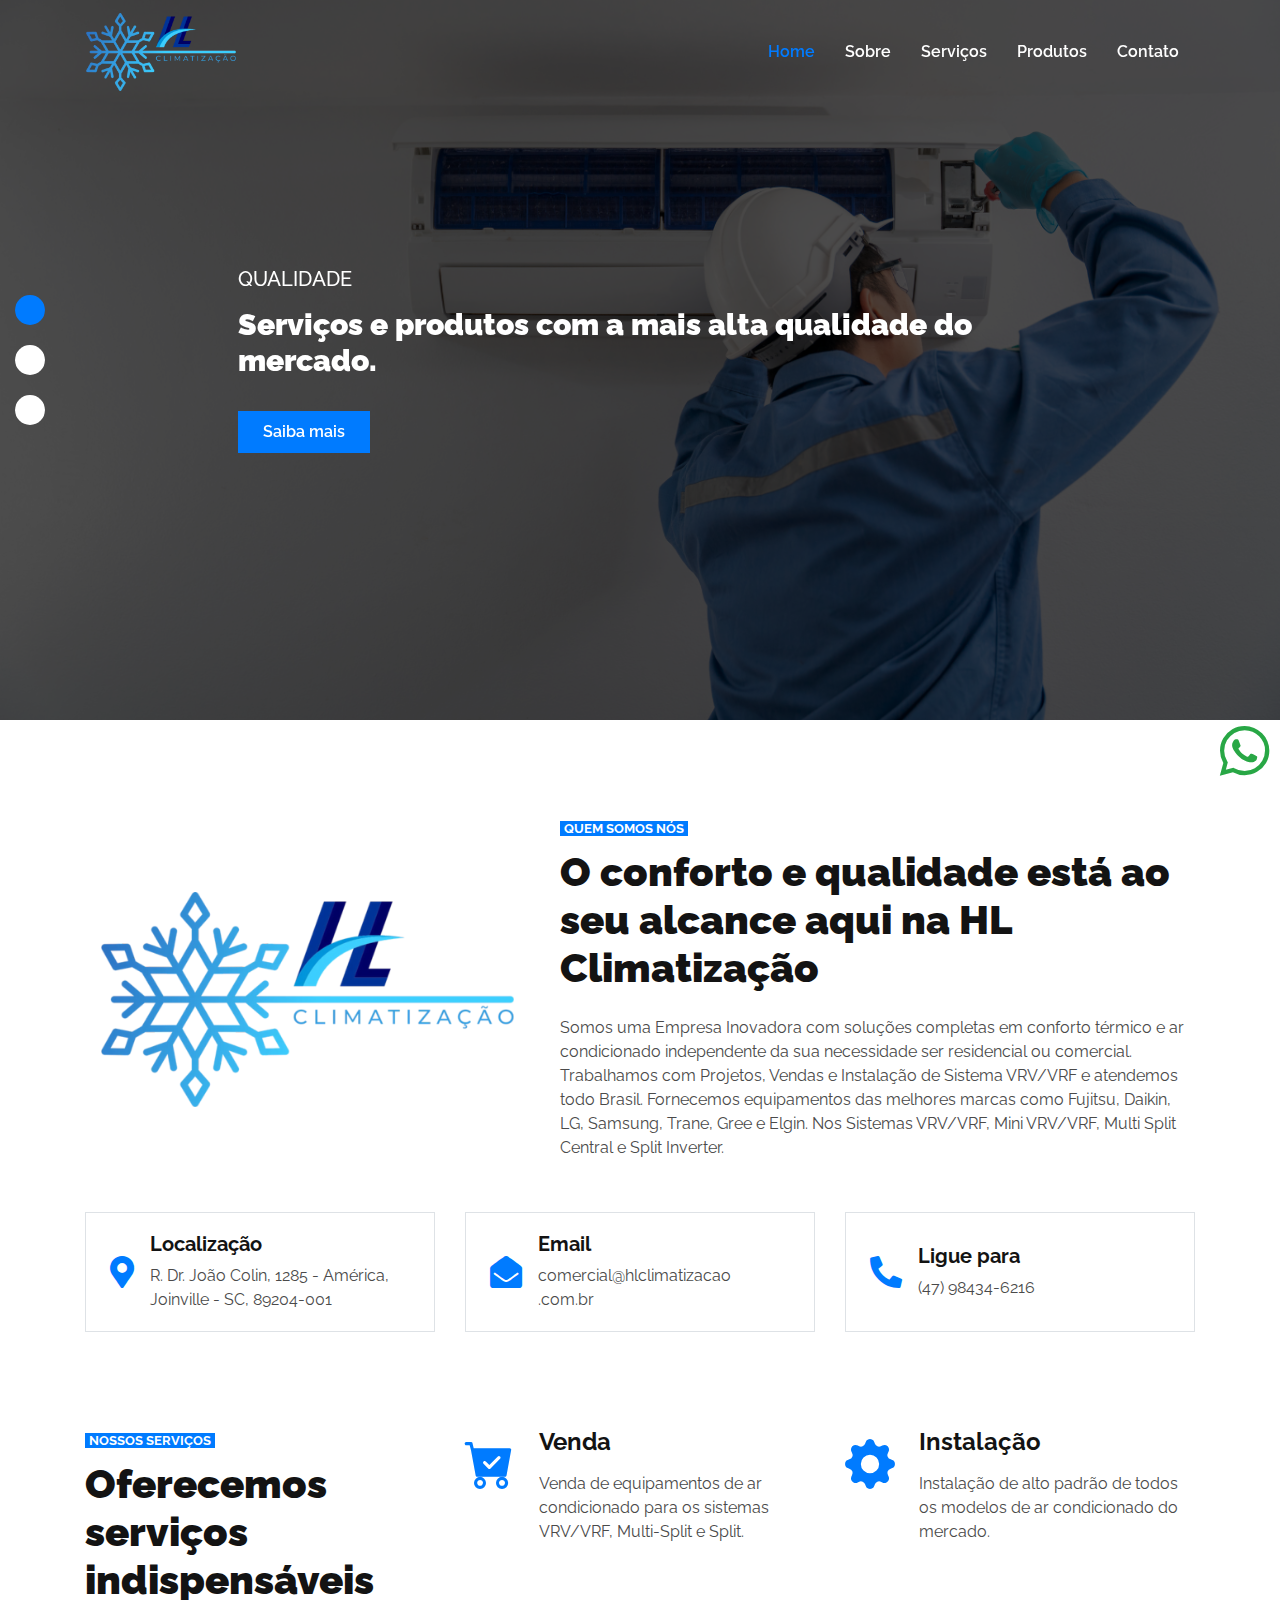
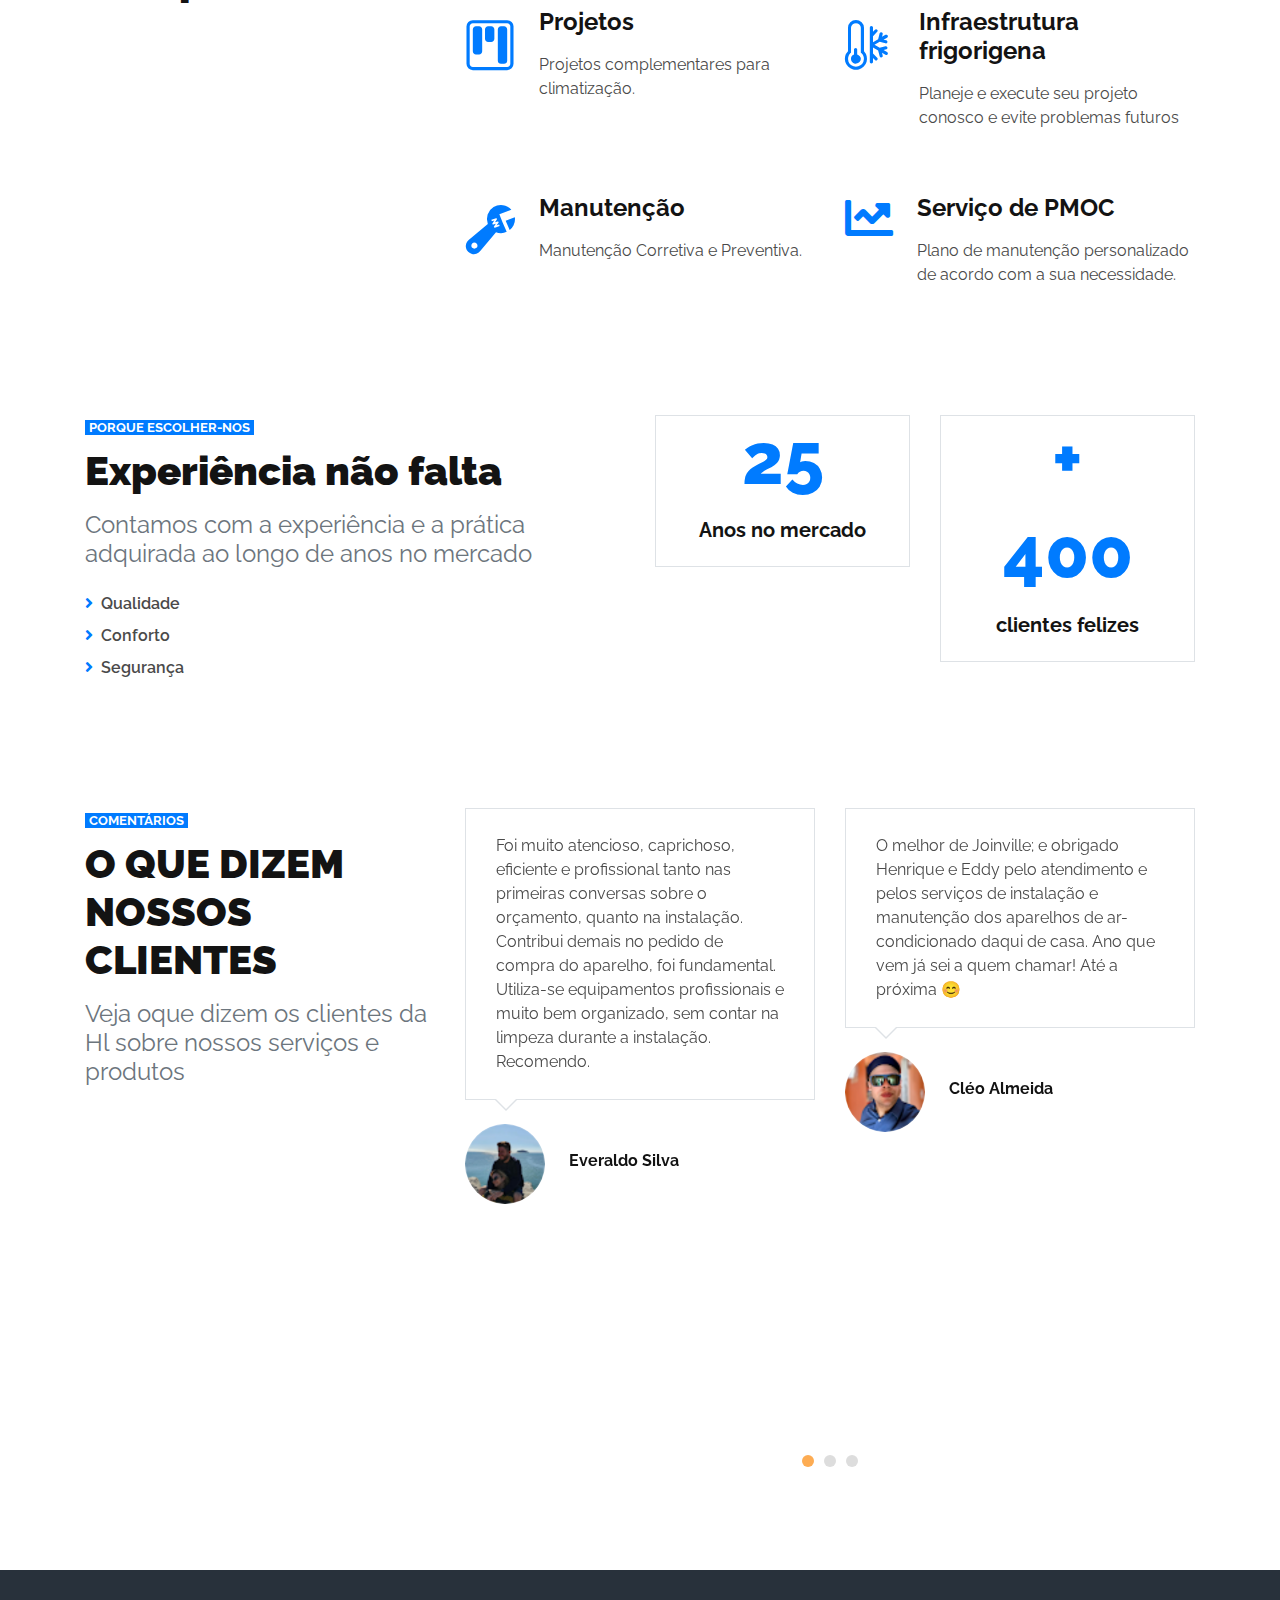
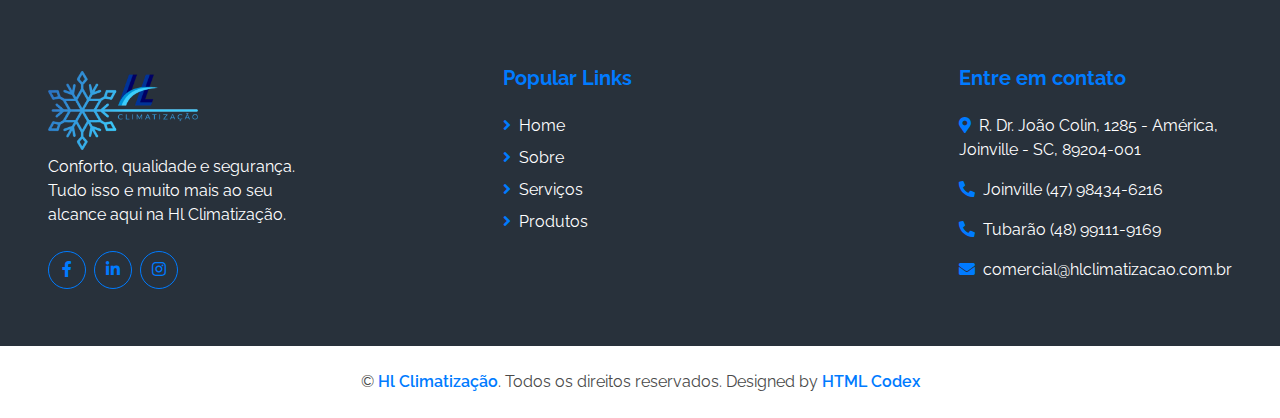
==== commit f9bccf00: "atu" ====
--- a/hl-clima/index.html
+++ b/hl-clima/index.html
@@ -3,7 +3,7 @@
 
 <head>
     <meta charset="utf-8">
-    <title>Hl Climatização</title>
+    <title>Hl Climatização | Conforto e Qualidade</title>
     <meta content="width=device-width, initial-scale=1.0" name="viewport">
     <meta name="description"
         content="Vendas de ar-condicionados e serviços de climatização para uma experiência confortável.">
@@ -43,11 +43,6 @@
                 <a href="index.html" class="navbar-brand">
                     <!-- <h1 class="m-0 text-white display-4"><span class="text-primary">D</span>ot<span class="text-primary">C</span>om</h1> -->
                     <img src="img/logo.png" alt="logo hl climatização" class="logo">
-                    <style>
-                        .logo {
-                            width: 150px;
-                        }
-                    </style>
                 </a>
                 <button type="button" class="navbar-toggler" data-toggle="collapse" data-target="#navbarCollapse">
                     <!-- <span class="navbar-toggler-icon"></span> -->
@@ -66,7 +61,7 @@
                                 <a href="single.html" class="dropdown-item">Blog Detail</a>
                             </div>
                         </div> -->
-                        <a href="contact.html" class="nav-item nav-link">Contato</a>
+                        <a href="index.html#contato" class="nav-item nav-link">Contato</a>
                     </div>
                 </div>
             </nav>
@@ -84,6 +79,13 @@
                 <li data-target="#header-carousel" data-slide-to="2"></li>
             </ol>
             <div class="carousel-inner">
+                <style>
+                    .img-fluid {
+                        width: 100%;
+                        object-fit: cover !important;
+                        object-position: center !important;
+                    }
+                </style>
                 <div class="carousel-item active">
                     <img class="img-fluid" src="img/6.png" alt="Image">
                     <div class="carousel-caption d-flex align-items-center justify-content-center">
@@ -91,7 +93,8 @@
                             <h5 class="text-white text-uppercase mb-md-3">Qualidade</h5>
                             <h1 class="display-3 text-white mb-md-4">Serviços e produtos com a mais alta qualidade do
                                 mercado.</h1>
-                            <a href="" class="btn btn-primary py-md-2 px-md-4 font-weight-semi-bold mt-2">Saiba mais</a>
+                            <a href="#sobre" class="btn btn-primary py-md-2 px-md-4 font-weight-semi-bold mt-2">Saiba
+                                mais</a>
                         </div>
                     </div>
                 </div>
@@ -102,7 +105,8 @@
                             <h5 class="text-white text-uppercase mb-md-3">Atendimento</h5>
                             <h1 class="display-3 text-white mb-md-4">Atendimento humanizado que leva em consideração
                                 opniões e ideias do cliente.</h1>
-                            <a href="" class="btn btn-primary py-md-2 px-md-4 font-weight-semi-bold mt-2">Saiba mais</a>
+                            <a href="#sobre" class="btn btn-primary py-md-2 px-md-4 font-weight-semi-bold mt-2">Saiba
+                                mais</a>
                         </div>
                     </div>
                 </div>
@@ -113,7 +117,8 @@
                             <h5 class="text-white text-uppercase mb-md-3">Segurança</h5>
                             <h1 class="display-3 text-white mb-md-4">Esqueça as dores de cabeça, garantimnos segurança
                                 total para o seu lar ou empresa.</h1>
-                            <a href="" class="btn btn-primary py-md-2 px-md-4 font-weight-semi-bold mt-2">Saiba mais</a>
+                            <a href="#sobre" class="btn btn-primary py-md-2 px-md-4 font-weight-semi-bold mt-2">Saiba
+                                mais</a>
                         </div>
                     </div>
                 </div>
@@ -126,7 +131,7 @@
     <!-- About Start -->
     <div class="container-fluid py-5">
         <div class="container">
-            <div class="row align-items-center pb-1">
+            <div class="row align-items-center pb-1" id="sobre">
                 <div class="col-lg-5 img-hl">
                     <img class="img-thumbnail p-3" src="img/logo.png" alt="">
                 </div>
@@ -245,7 +250,7 @@
                             <div class="d-flex">
                                 <i class="bi bi-thermometer-snow text-primary mr-4"></i>
                                 <div class="d-flex flex-column">
-                                    <h4 class="font-weight-bold mb-3">Infraestrutura frigorífica</h4>
+                                    <h4 class="font-weight-bold mb-3">Infraestrutura frigorigena</h4>
                                     <p>Planeje e execute seu projeto conosco e evite problemas futuros</p>
                                     <!-- <a class="font-weight-semi-bold" href="">Read More <i
                                             class="fa fa-angle-double-right"></i></a> -->
@@ -290,15 +295,15 @@
                     <small class="bg-primary text-white text-uppercase font-weight-bold px-1">PORQUE
                         ESCOLHER-NOS</small>
                     <h1 class="mt-2 mb-3">Experiência não falta</h1>
-                    <h4 class="font-weight-normal text-muted mb-4">Lorem ut kasd dolores elitr sed est duo ea ipsum
-                        justo diam, est erat lorem</h4>
+                    <h4 class="font-weight-normal text-muted mb-4">Contamos com a experiência e a prática adquirada ao
+                        longo de anos no mercado</h4>
                     <div class="list-inline mb-4">
-                        <p class="font-weight-semi-bold mb-2"><i class="fa fa-angle-right text-primary mr-2"></i>Lorem
-                            ut kasd dolores elitr</p>
-                        <p class="font-weight-semi-bold mb-2"><i class="fa fa-angle-right text-primary mr-2"></i>Jsto
-                            dolor lorem ipsum</p>
-                        <p class="font-weight-semi-bold mb-2"><i class="fa fa-angle-right text-primary mr-2"></i>Diama
-                            ipsum est dolor</p>
+                        <p class="font-weight-semi-bold mb-2"><i
+                                class="fa fa-angle-right text-primary mr-2"></i>Qualidade</p>
+                        <p class="font-weight-semi-bold mb-2"><i
+                                class="fa fa-angle-right text-primary mr-2"></i>Conforto</p>
+                        <p class="font-weight-semi-bold mb-2"><i
+                                class="fa fa-angle-right text-primary mr-2"></i>Segurança</p>
                     </div>
                     <!-- <a href="" class="btn btn-primary py-md-2 px-md-4 font-weight-semi-bold">Learn More</a> -->
                 </div>
@@ -312,7 +317,8 @@
                         </div>
                         <div class="col-sm-6 pb-1">
                             <div class="d-flex flex-column align-items-center border px-4 mb-4">
-                                <h2 class="display-3 text-primary mb-3" data-toggle="counter-up">225</h2>
+                                <h2 class="display-3 text-primary">+</h2>
+                                <h2 class="display-3 text-primary mb-3" data-toggle="counter-up">400</h2>
                                 <h5 class="font-weight-bold mb-4">clientes felizes</h5>
                             </div>
                         </div>
@@ -516,10 +522,10 @@
             <div class="row">
                 <div class="col-lg-4 mb-5">
                     <small class="bg-primary text-white text-uppercase font-weight-bold px-1">COMENTÁRIOS</small>
-                    <h1 class="mt-2 mb-3">O QUE DIZEM OS CLIENTES</h1>
-                    <h4 class="font-weight-normal text-muted mb-4">Lorem ut kasd elitr sed est duo ea ipsum justo diam,
-                        est erat lorem clita diam elitr</h4>
-                    <a href="" class="btn btn-primary py-md-2 px-md-4 font-weight-semi-bold">Submit Review</a>
+                    <h1 class="mt-2 mb-3">O QUE DIZEM NOSSOS CLIENTES</h1>
+                    <h4 class="font-weight-normal text-muted mb-4">Veja oque dizem os clientes da Hl sobre nossos
+                        serviços e produtos</h4>
+                    <!-- <a href="" class="btn btn-primary py-md-2 px-md-4 font-weight-semi-bold">Submit Review</a> -->
                 </div>
                 <div class="col-lg-8 mb-5">
                     <div class="owl-carousel testimonial-carousel">
@@ -531,7 +537,7 @@
                                 sem contar na limpeza durante a instalação. Recomendo.
                             </div>
                             <div class="d-flex align-items-center">
-                                <img class="img-fluid rounded-circle" src="img/testimonial-1.jpg"
+                                <img class="img-fluid rounded-circle" src="img/clientes/1.png"
                                     style="width: 80px; height: 80px;" alt="Image">
                                 <div class="pl-4">
                                     <h6 class="font-weight-bold">Everaldo Silva</h6>
@@ -541,57 +547,70 @@
                         </div>
                         <div class="testimonial-item">
                             <div class="testimonial-text position-relative border mb-4" style="padding: 25px 30px;">
-                                Sed ea amet kasd elitr stet nonumy, stet rebum et ipsum est duo elitr eirmod clita
-                                lorem. Dolores tempor voluptua ipsum sanctus clita
+                                O melhor de Joinville; e obrigado Henrique e Eddy pelo atendimento e pelos serviços de
+                                instalação e manutenção dos aparelhos de ar-condicionado daqui de casa. Ano que vem já
+                                sei a quem chamar! Até a próxima 😊
                             </div>
                             <div class="d-flex align-items-center">
-                                <img class="img-fluid rounded-circle" src="img/testimonial-2.jpg"
+                                <img class="img-fluid rounded-circle" src="img/clientes/2.png"
                                     style="width: 80px; height: 80px;" alt="Image">
                                 <div class="pl-4">
-                                    <h6 class="font-weight-bold">Client Name</h6>
-                                    <i class="text-muted">Profession</i>
+                                    <h6 class="font-weight-bold">Cléo Almeida</h6>
+                                    <!-- <i class="text-muted">Profession</i> -->
                                 </div>
                             </div>
                         </div>
                         <div class="testimonial-item">
                             <div class="testimonial-text position-relative border mb-4" style="padding: 25px 30px;">
-                                Sed ea amet kasd elitr stet nonumy, stet rebum et ipsum est duo elitr eirmod clita
-                                lorem. Dolores tempor voluptua ipsum sanctus clita
+                                O Verão estava chegando e solicitei orçamento à várias empresas de refrigeração para
+                                climatização do meu apartamento com 3 quartos. Após alguns "bolos" e visitas de
+                                profissionais bem intencionados mas pouco eficientes, encontrei a HL numa busca pela
+                                Internet. Gostei das avaliações e resolvi solicitar uma visita. A experiência foi muito
+                                gratificante. Não só foi encontrada a solução para minha demanda, como o atendimento e
+                                pontualidade em tudo o que foi contratado foram excelentes. Super indico e se precisar
+                                de qualquer serviço nesta área não quero outra empresa. O ambiente aqui em casa, em
+                                pleno Verão de Joinville, está de clima de montanha.
                             </div>
                             <div class="d-flex align-items-center">
-                                <img class="img-fluid rounded-circle" src="img/testimonial-3.jpg"
+                                <img class="img-fluid rounded-circle" src="img/clientes/3.png"
                                     style="width: 80px; height: 80px;" alt="Image">
                                 <div class="pl-4">
-                                    <h6 class="font-weight-bold">Client Name</h6>
-                                    <i class="text-muted">Profession</i>
+                                    <h6 class="font-weight-bold">Vera Cristina G M Grüdtner</h6>
+                                    <!-- <i class="text-muted">Profession</i> -->
                                 </div>
                             </div>
                         </div>
                         <div class="testimonial-item">
                             <div class="testimonial-text position-relative border mb-4" style="padding: 25px 30px;">
-                                Sed ea amet kasd elitr stet nonumy, stet rebum et ipsum est duo elitr eirmod clita
-                                lorem. Dolores tempor voluptua ipsum sanctus clita
+                                Minha experiência com a empresa HL Climatização foi maravilhosa. Oferecem o serviço
+                                completo, comprei meu ar condicionado de 18.000 BTUs - Inverter da marca Gree com eles,
+                                pelo melhor preço do mercado e entrega super rápida. Além disso, a instalação do
+                                aparelho é impecável, extremamente caprichosa e bem feita. Muito obrigada Henrique e
+                                colaboradores da empresa HL Climatização!
                             </div>
                             <div class="d-flex align-items-center">
-                                <img class="img-fluid rounded-circle" src="img/testimonial-4.jpg"
+                                <img class="img-fluid rounded-circle" src="img/clientes/4.png"
                                     style="width: 80px; height: 80px;" alt="Image">
                                 <div class="pl-4">
-                                    <h6 class="font-weight-bold">Client Name</h6>
-                                    <i class="text-muted">Profession</i>
+                                    <h6 class="font-weight-bold">Camila Nogacz</h6>
+                                    <!-- <i class="text-muted">Profession</i> -->
                                 </div>
                             </div>
                         </div>
                         <div class="testimonial-item">
                             <div class="testimonial-text position-relative border mb-4" style="padding: 25px 30px;">
-                                Sed ea amet kasd elitr stet nonumy, stet rebum et ipsum est duo elitr eirmod clita
-                                lorem. Dolores tempor voluptua ipsum sanctus clita
+                                Uma loja de climatização nota 10. Fiz tudo pelo wats. Não me encomodei com nada. O
+                                vendedeor Henrique que me atendeu pelo wats, esta de parabéns. Agilidade, me explicou
+                                tudo certinho. E o meu produto chegou na data. Quero parabenziar toda a equipe. Desde a
+                                hora que falei "OI" no Wats até meu produto chegar em minhas mãos. Minha avaliação é 10
+                                estrelas para esta loja. Deus abençoe muito voces. Sucesso.
                             </div>
                             <div class="d-flex align-items-center">
-                                <img class="img-fluid rounded-circle" src="img/testimonial-5.jpg"
+                                <img class="img-fluid rounded-circle" src="img/clientes/5.png"
                                     style="width: 80px; height: 80px;" alt="Image">
                                 <div class="pl-4">
-                                    <h6 class="font-weight-bold">Client Name</h6>
-                                    <i class="text-muted">Profession</i>
+                                    <h6 class="font-weight-bold">Cristiane Wilke</h6>
+                                    <!-- <i class="text-muted">Profession</i> -->
                                 </div>
                             </div>
                         </div>
@@ -678,14 +697,15 @@
                 </a>
                 <p>Conforto, qualidade e segurança. Tudo isso e muito mais ao seu alcance aqui na Hl Climatização. </p>
                 <div class="d-flex justify-content-start mt-4">
-                    <a class="btn btn-outline-primary rounded-circle text-center mr-2 px-0"
-                        style="width: 38px; height: 38px;" href="#"><i class="fab fa-twitter"></i></a>
+                    <!-- <a class="btn btn-outline-primary rounded-circle text-center mr-2 px-0"
+                        style="width: 38px; height: 38px;" href="#"><i class="fab fa-twitter"></i></a> -->
                     <a class="btn btn-outline-primary rounded-circle text-center mr-2 px-0"
                         style="width: 38px; height: 38px;" href="#"><i class="fab fa-facebook-f"></i></a>
                     <a class="btn btn-outline-primary rounded-circle text-center mr-2 px-0"
                         style="width: 38px; height: 38px;" href="#"><i class="fab fa-linkedin-in"></i></a>
                     <a class="btn btn-outline-primary rounded-circle text-center mr-2 px-0"
-                        style="width: 38px; height: 38px;" href="#"><i class="fab fa-instagram"></i></a>
+                        style="width: 38px; height: 38px;" target="_blank"
+                        href="https://www.instagram.com/hlaclimatizacao"><i class="fab fa-instagram"></i></a>
                 </div>
             </div>
             <!-- <div class="col-lg-3 col-md-6 mb-5">
@@ -702,13 +722,15 @@
                 <h5 class="font-weight-bold text-primary mb-4">Popular Links</h5>
                 <div class="d-flex flex-column justify-content-start">
                     <a class="text-white mb-2" href="#"><i class="fa fa-angle-right text-primary mr-2"></i>Home</a>
-                    <a class="text-white mb-2" href="#"><i class="fa fa-angle-right text-primary mr-2"></i>Sobre</a>
-                    <a class="text-white mb-2" href="#"><i class="fa fa-angle-right text-primary mr-2"></i>Serviços</a>
-                    <a class="text-white mb-2" href="#"><i class="fa fa-angle-right text-primary mr-2"></i>Produtos</a>
-                    <a class="text-white" href="#"><i class="fa fa-angle-right text-primary mr-2"></i>Contato</a>
-                </div>
-            </div>
-            <div class="col-lg-3 col-md-6 mb-5">
+                    <a class="text-white mb-2" href="#sobre"><i
+                            class="fa fa-angle-right text-primary mr-2"></i>Sobre</a>
+                    <a class="text-white mb-2" href="#servicos"><i
+                            class="fa fa-angle-right text-primary mr-2"></i>Serviços</a>
+                    <a class="text-white mb-2" href="pricing.html"><i
+                            class="fa fa-angle-right text-primary mr-2"></i>Produtos</a>
+                </div>
+            </div>
+            <div class="col-lg-3 col-md-6 mb-5" id="contato">
                 <h5 class="font-weight-bold text-primary mb-4">Entre em contato</h5>
                 <!-- <p>Dolor clita stet nonumy clita diam vero, et et ipsum diam labore</p> -->
                 <p><i class="fa fa-map-marker-alt text-primary mr-2"></i>R. Dr. João Colin, 1285 - América, Joinville -
--- a/hl-clima/css/style.css
+++ b/hl-clima/css/style.css
@@ -6709,7 +6709,9 @@
 }
 
 .bg-secondary {
-  background-color: white !important;
+  background-color: #425161 !important;
+  background-color: #28313b !important;
+  background-color: #fff !important;
 }
 
 a.bg-secondary:hover,
@@ -10796,7 +10798,7 @@
 
 .page-header {
   height: 400px;
-  background: linear-gradient(rgba(0, 0, 0, 0.7), rgba(0, 0, 0, 0.7)), url(../img/header.jpg);
+  background: linear-gradient(rgba(0, 0, 0, 0.7), rgba(0, 0, 0, 0.7)), url(../img/produtos/1.png);
   background-position: top;
   background-repeat: no-repeat;
   background-size: cover;
@@ -10874,11 +10876,27 @@
   list-style-type: none;
 }
 
-.carousel-indicators .active{
+.carousel-indicators .active {
   background-color: #007bff;
 }
 
-.footer{
- background-color: #333 !important;
- justify-content: ;
+.footer {
+  background-color: #28313b !important;
+}
+
+.logo {
+  width: 150px;
+}
+
+#wppLink{
+  position: fixed;
+  right: 0;
+  bottom: 100px;
+  color: #28a745;
+  font-size: 50px;
+  margin: 10px;
+}
+
+#wppLink:hover{
+  color: green;
 }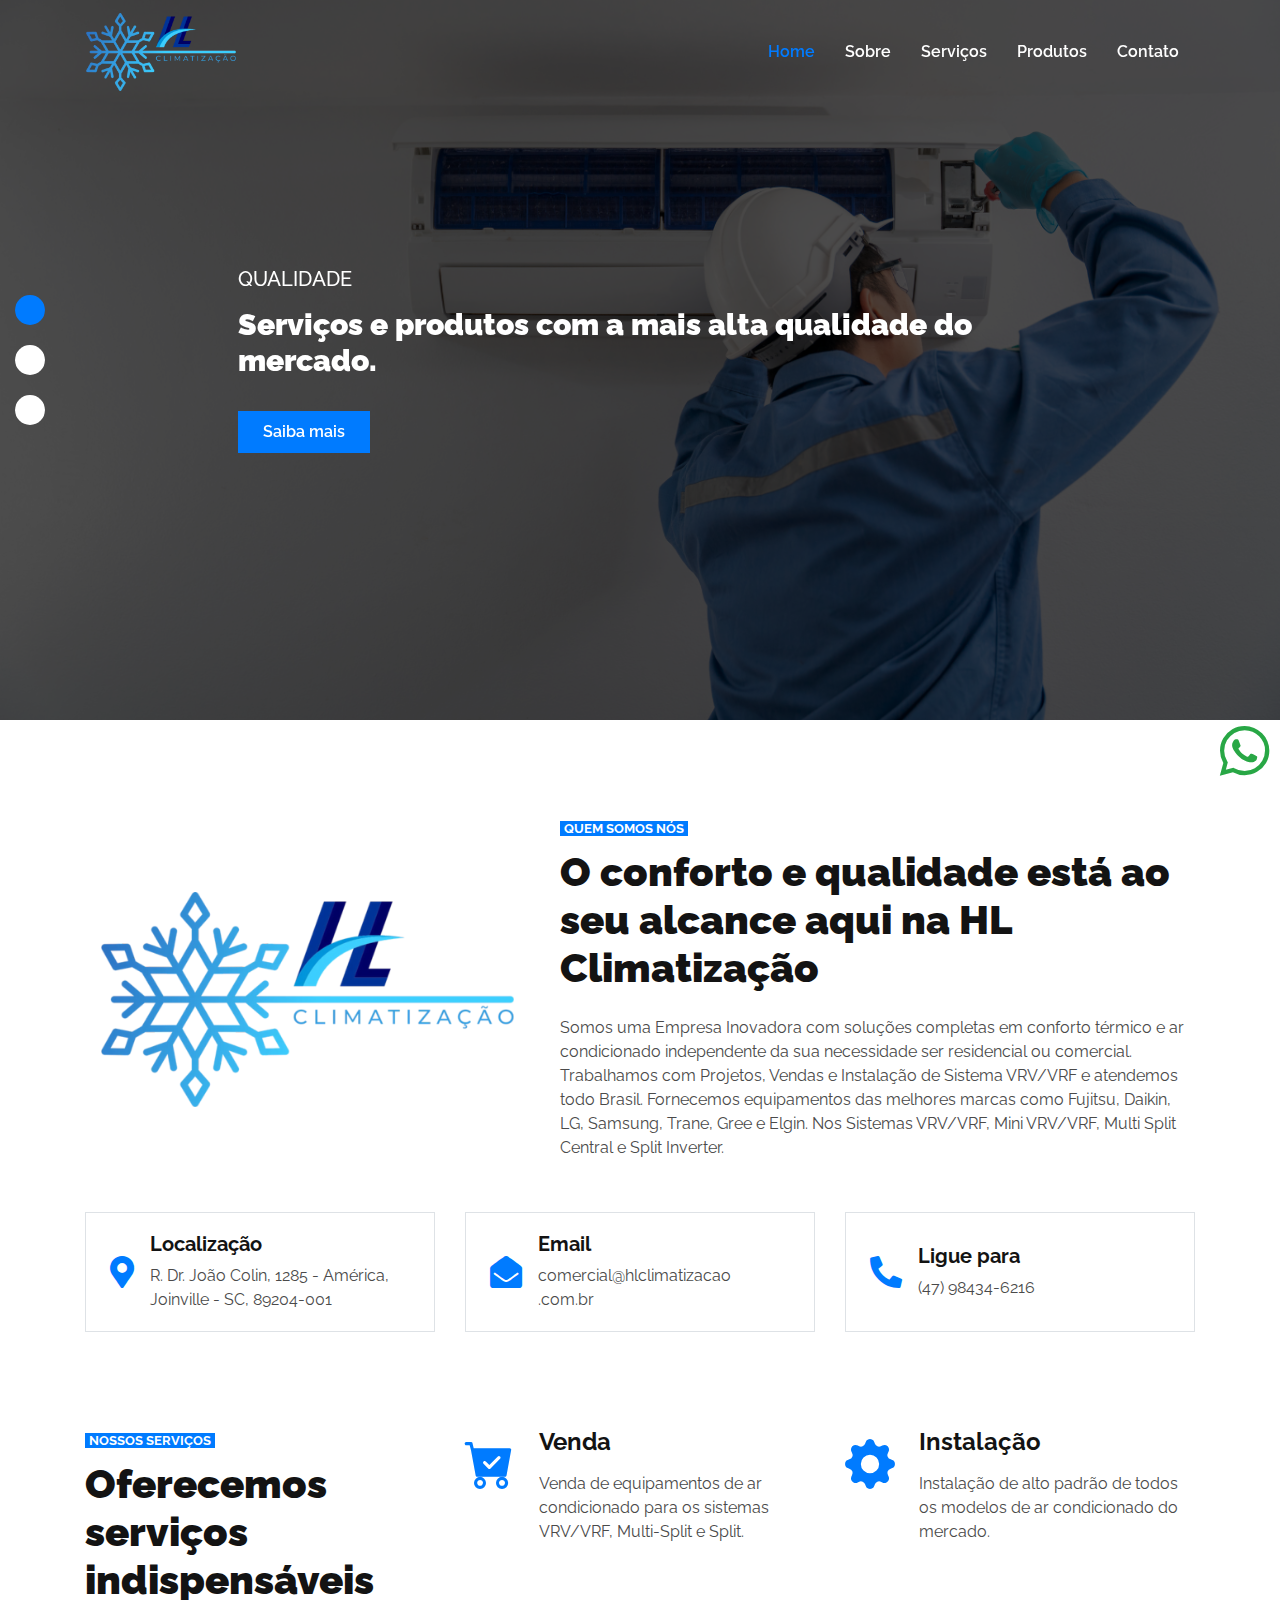
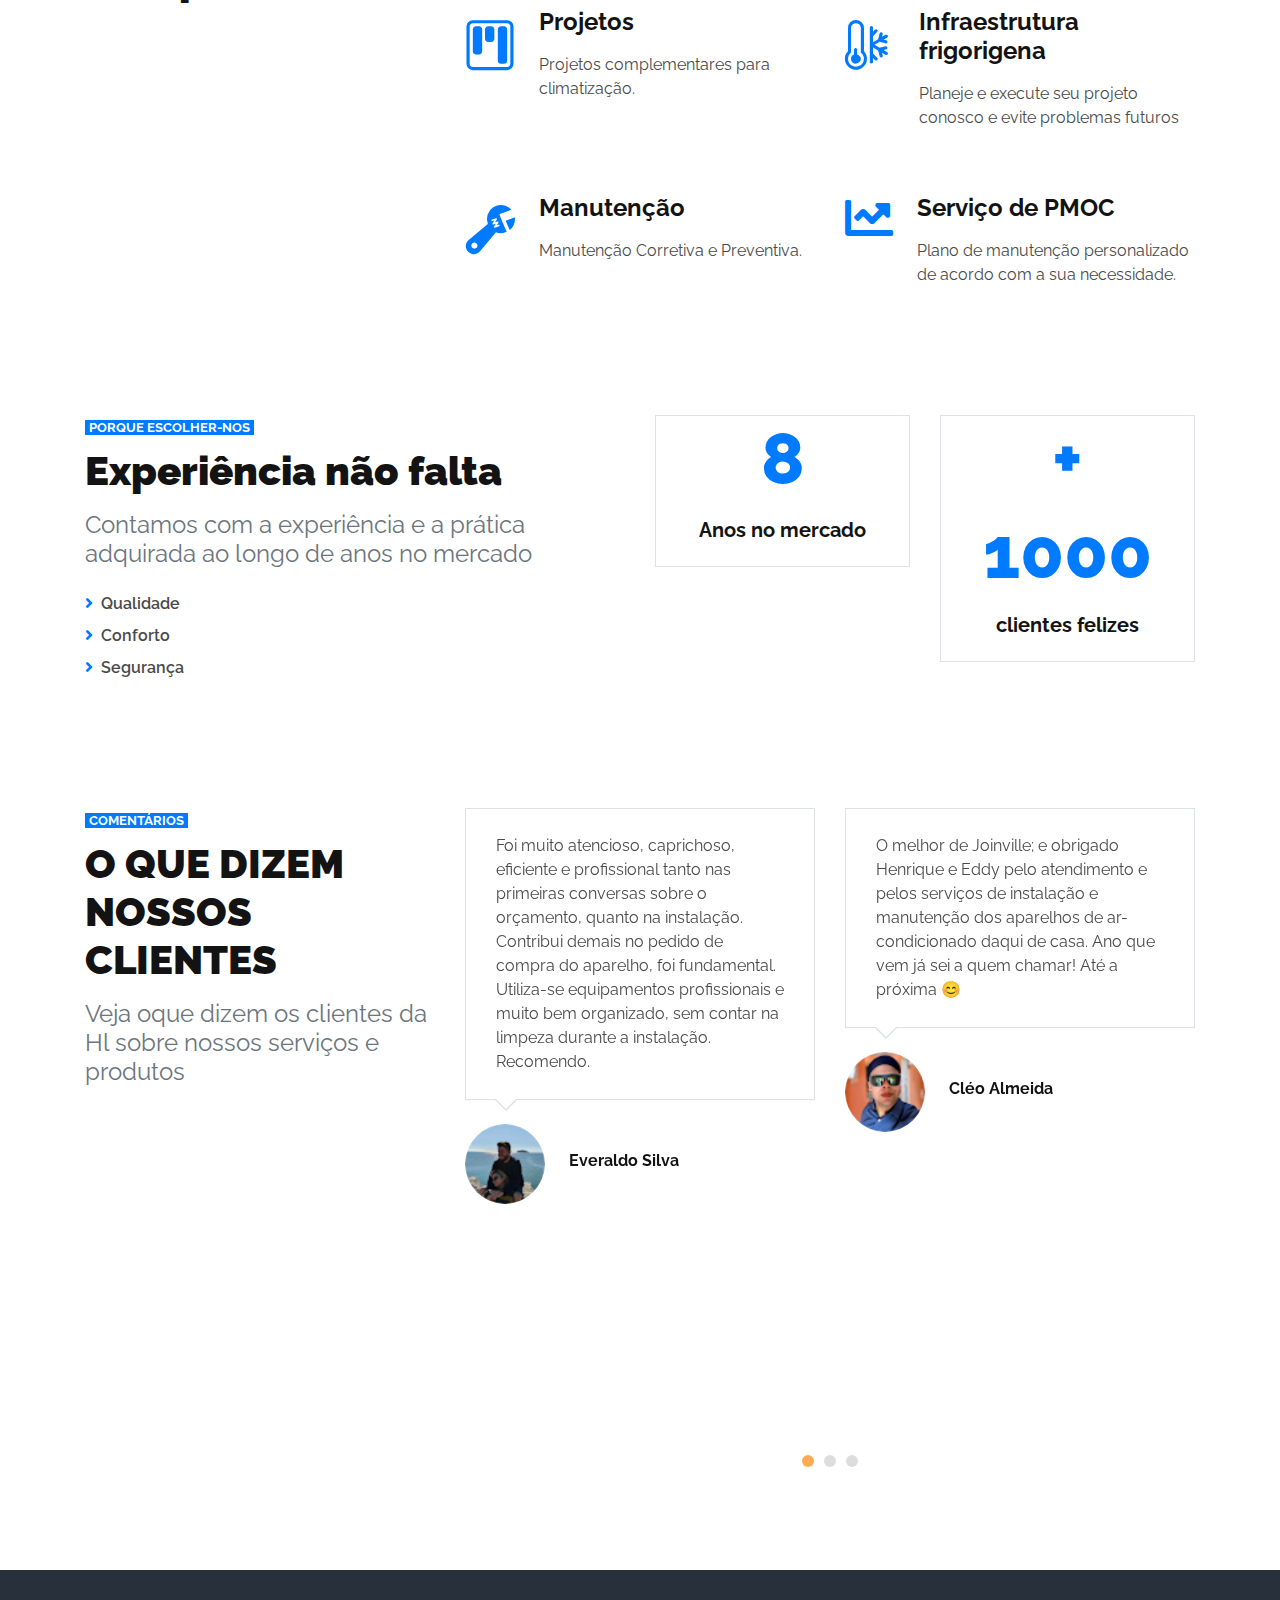
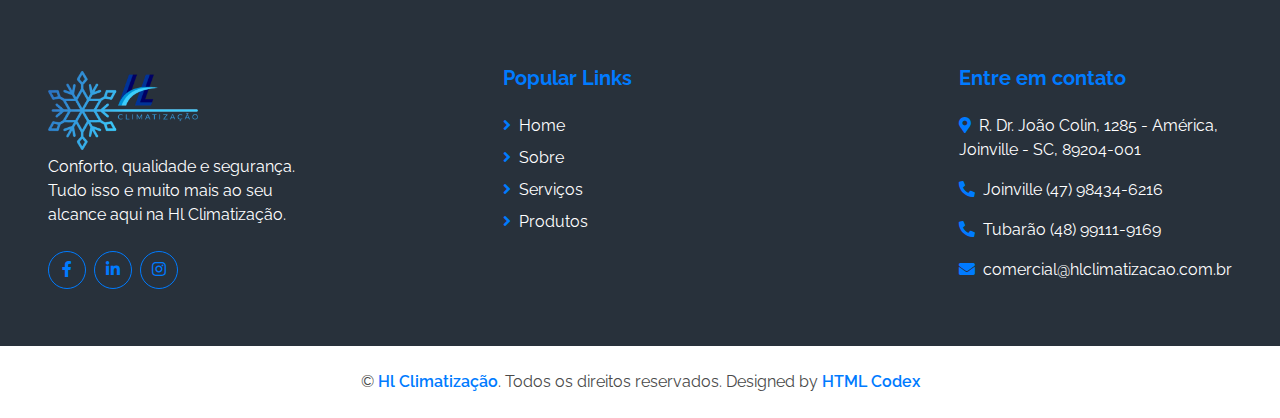
==== commit ebb86b20: "atu" ====
--- a/hl-clima/index.html
+++ b/hl-clima/index.html
@@ -311,14 +311,14 @@
                     <div class="row">
                         <div class="col-sm-6 pb-1">
                             <div class="d-flex flex-column align-items-center border px-4 mb-4">
-                                <h2 class="display-3 text-primary mb-3" data-toggle="counter-up">25</h2>
+                                <h2 class="display-3 text-primary mb-3" data-toggle="counter-up">8</h2>
                                 <h5 class="font-weight-bold mb-4">Anos no mercado</h5>
                             </div>
                         </div>
                         <div class="col-sm-6 pb-1">
                             <div class="d-flex flex-column align-items-center border px-4 mb-4">
                                 <h2 class="display-3 text-primary">+</h2>
-                                <h2 class="display-3 text-primary mb-3" data-toggle="counter-up">400</h2>
+                                <h2 class="display-3 text-primary mb-3" data-toggle="counter-up">1000</h2>
                                 <h5 class="font-weight-bold mb-4">clientes felizes</h5>
                             </div>
                         </div>
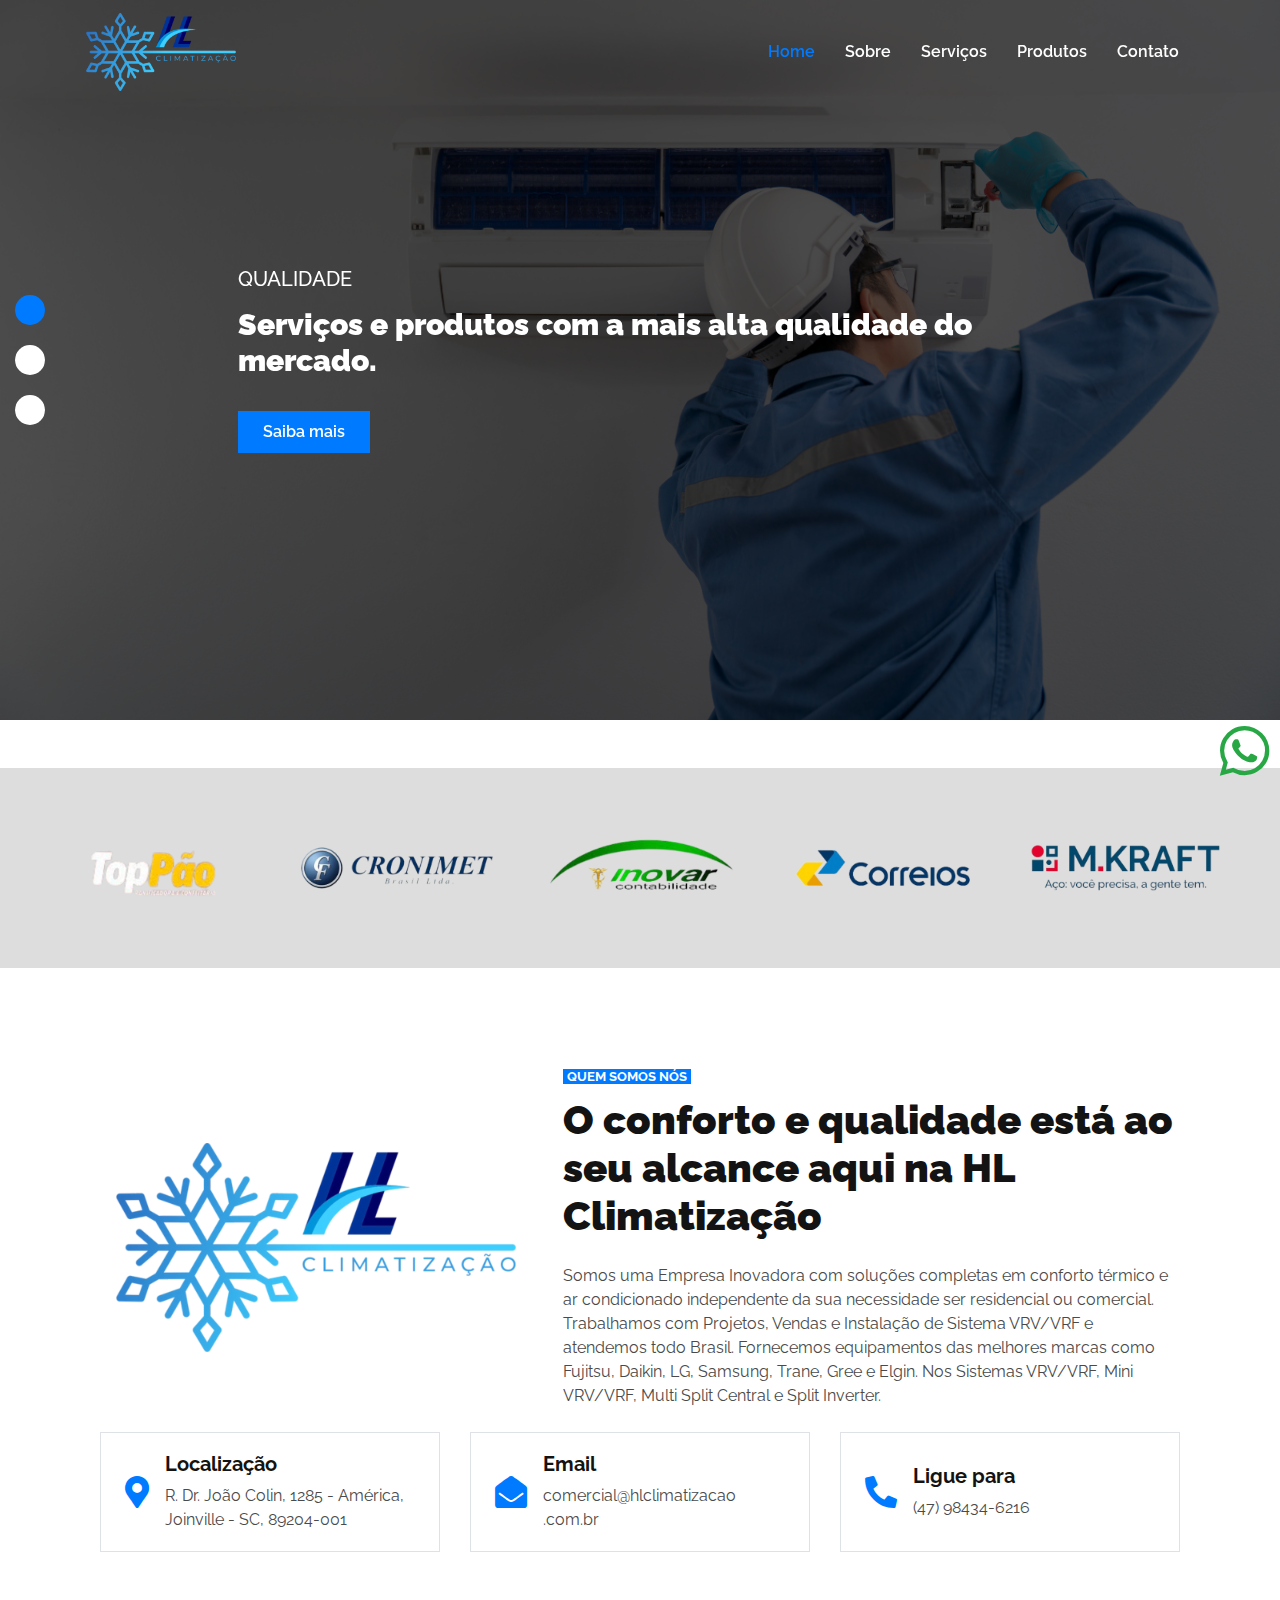
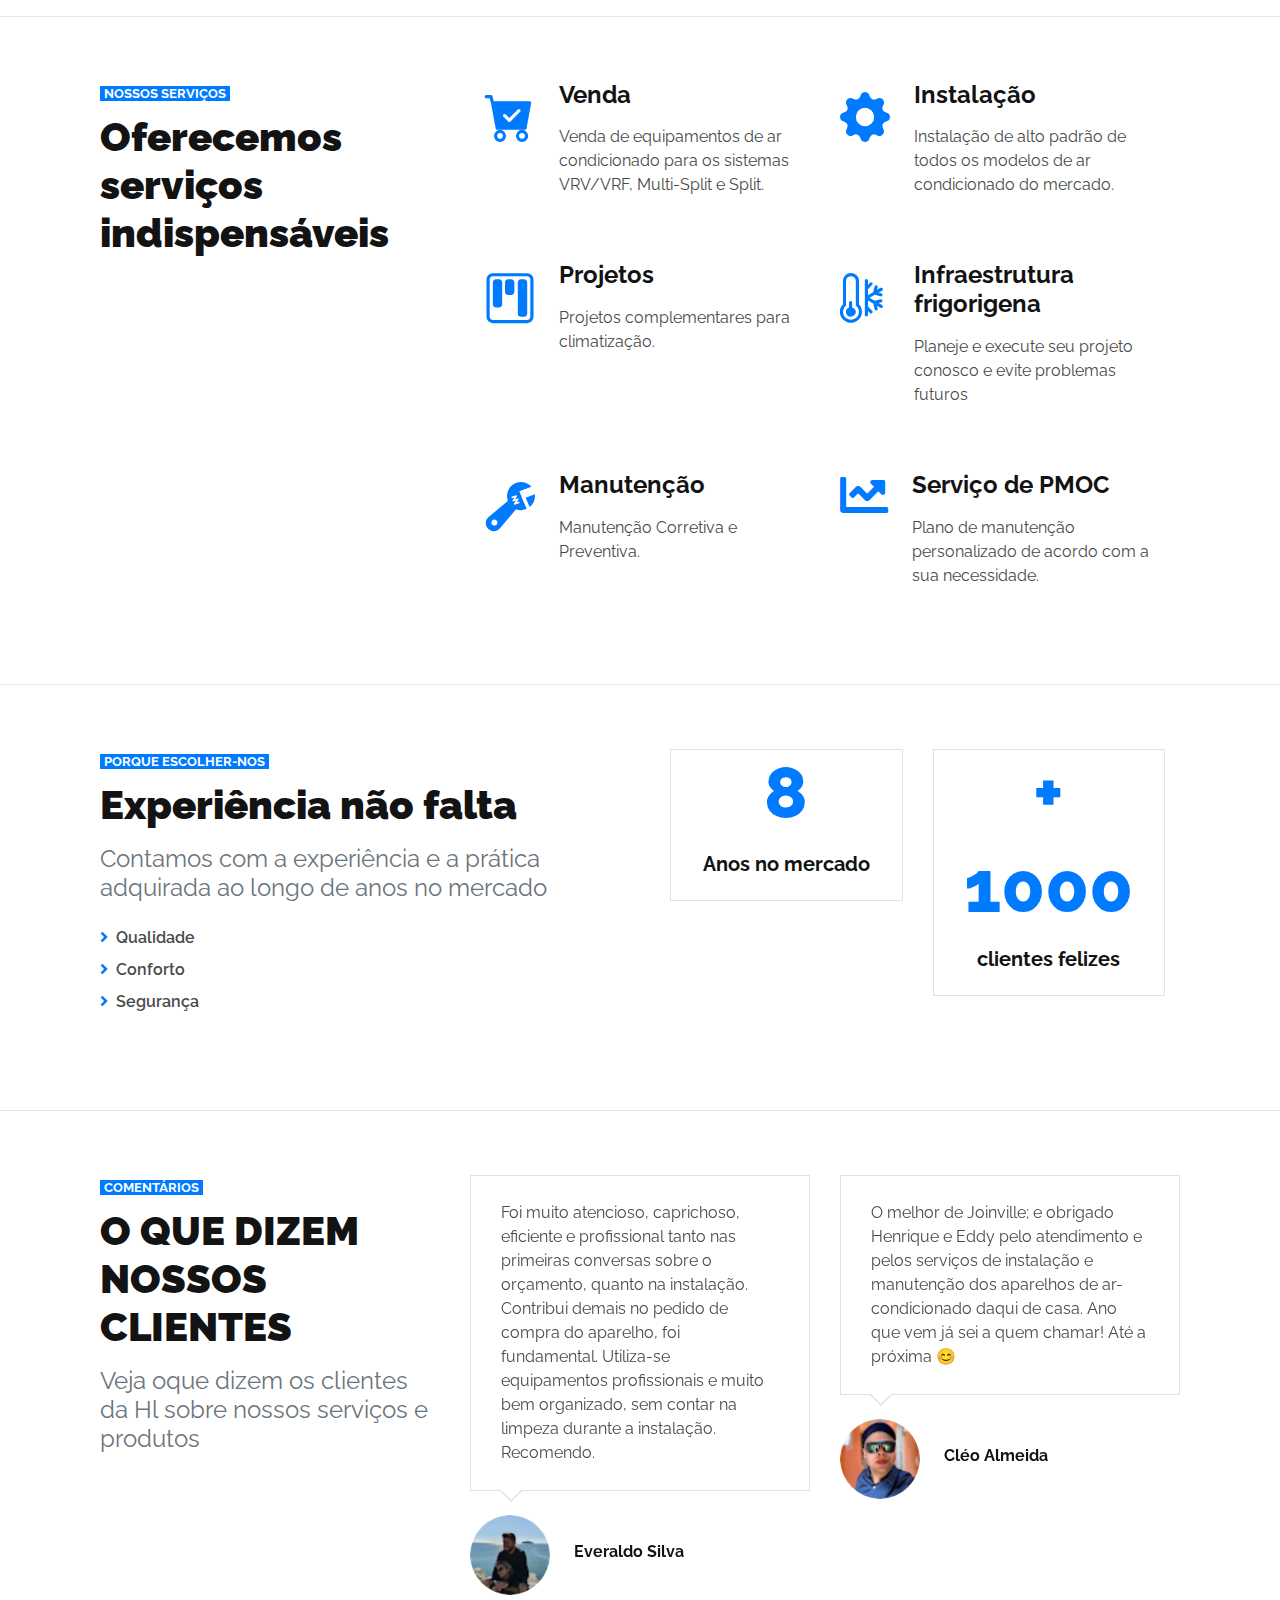
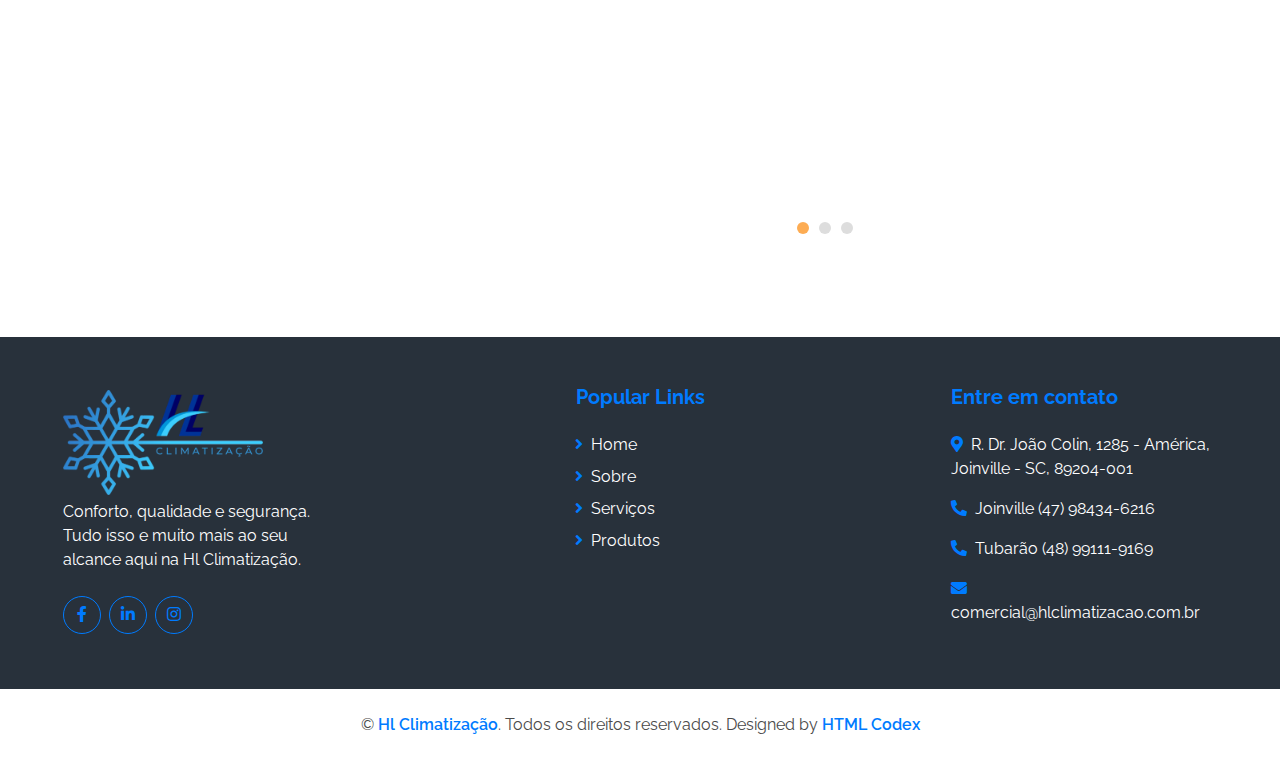
==== commit 0f57cf8a: "atu" ====
--- a/hl-clima/index.html
+++ b/hl-clima/index.html
@@ -16,6 +16,12 @@
     <link rel="shortcut icon" href="imgs/icon.png">
     <link rel="icon" type="image/x-icon" href="imgs/icon.ico">
     <link rel="stylesheet" href="https://cdn.jsdelivr.net/npm/bootstrap-icons@1.11.3/font/bootstrap-icons.min.css">
+    <script src="https://cdn.jsdelivr.net/npm/@popperjs/core@2.11.8/dist/umd/popper.min.js"
+        integrity="sha384-I7E8VVD/ismYTF4hNIPjVp/Zjvgyol6VFvRkX/vR+Vc4jQkC+hVqc2pM8ODewa9r"
+        crossorigin="anonymous"></script>
+    <script src="https://cdn.jsdelivr.net/npm/bootstrap@5.3.3/dist/js/bootstrap.min.js"
+        integrity="sha384-0pUGZvbkm6XF6gxjEnlmuGrJXVbNuzT9qBBavbLwCsOGabYfZo0T0to5eqruptLy"
+        crossorigin="anonymous"></script>
 
     <!-- Favicon -->
     <link href="img/icon.png" rel="icon">
@@ -127,6 +133,96 @@
     </div>
     <!-- Carousel End -->
 
+    <!-- slides -->
+    <div class="carousel-container container-fluid p-0 mb-5">
+        <!-- <h4 class="font-weight-normal text-muted mb-4">Clientes que Confiam na Hl</h4> -->
+        <div class="div-carousel">
+            <div class="carousel-item-meu" style="background-color: #ff9999;">
+                <img src="img/clientes/clientes/1.png">
+                <img src="img/clientes/clientes/2.png">
+                <img src="img/clientes/clientes/3.png">
+                <img src="img/clientes/clientes/4.png">
+                <img src="img/clientes/clientes/5.png">
+            </div>
+            <div class="carousel-item-meu" style="background-color: #99ff99;">
+                <img src="img/clientes/clientes/3.png">
+                <img src="img/clientes/clientes/4.png">
+                <img src="img/clientes/clientes/5.png">
+                <img src="img/clientes/clientes/6.png">
+                <img src="img/clientes/clientes/7.png">
+            </div>
+            <div class="carousel-item-meu" style="background-color: #9999ff;">
+                <img src="img/clientes/clientes/5.png">
+                <img src="img/clientes/clientes/6.png">
+                <img src="img/clientes/clientes/7.png">
+                <img src="img/clientes/clientes/8.png">
+                <img src="img/clientes/clientes/1.png">
+            </div>
+        </div>
+        <div class="carousel-controls">
+            <span class="carousel-control prev" onclick="prevSlide()">&#10094;</span>
+            <span class="carousel-control next" onclick="nextSlide()">&#10095;</span>
+        </div>
+    </div>
+
+    <!-- <div id="carouselExampleInterval" class="carousel slide slide-desktop" data-bs-ride="carousel">
+        <div class="carousel-inner logos-carrosel">
+            <div class="carousel-item active" data-bs-interval="5000">
+                <img src="img/clientes/clientes/1.png">
+                <img src="img/clientes/clientes/2.png">
+                <img src="img/clientes/clientes/3.png">
+                <img src="img/clientes/clientes/4.png">
+                <img src="img/clientes/clientes/5.png">
+            </div>
+            <div class="carousel-item" data-bs-interval="5000">
+                <img src="img/clientes/clientes/3.png">
+                <img src="img/clientes/clientes/4.png">
+                <img src="img/clientes/clientes/5.png">
+                <img src="img/clientes/clientes/6.png">
+                <img src="img/clientes/clientes/7.png">
+            </div>
+            <div class="carousel-item" data-bs-interval="5000">
+                <img src="img/clientes/clientes/5.png">
+                <img src="img/clientes/clientes/6.png">
+                <img src="img/clientes/clientes/7.png">
+                <img src="img/clientes/clientes/1.png">
+                <img src="img/clientes/clientes/2.png">
+            </div>
+        </div>
+    </div>
+
+    <div id="carouselExampleInterval" class="carousel slide slide-mob" data-bs-ride="carousel" >
+        <div class="carousel-inner logos-carrosel">
+            <div class="carousel-item active" data-bs-interval="5000">
+                <img src="img/clientes/clientes/1.png">
+                <img src="img/clientes/clientes/2.png">
+            </div>
+            <div class="carousel-item" data-bs-interval="5000">
+                <img src="img/clientes/clientes/2.png">
+                <img src="img/clientes/clientes/3.png">
+            </div>
+            <div class="carousel-item" data-bs-interval="5000">
+                <img src="img/clientes/clientes/3.png">
+                <img src="img/clientes/clientes/4.png">
+            </div>
+            <div class="carousel-item" data-bs-interval="5000">
+                <img src="img/clientes/clientes/4.png">
+                <img src="img/clientes/clientes/5.png">
+            </div>
+            <div class="carousel-item" data-bs-interval="5000">
+                <img src="img/clientes/clientes/5.png">
+                <img src="img/clientes/clientes/6.png">
+            </div>
+            <div class="carousel-item" data-bs-interval="5000">
+                <img src="img/clientes/clientes/6.png">
+                <img src="img/clientes/clientes/7.png">
+            </div>
+            <div class="carousel-item" data-bs-interval="5000">
+                <img src="img/clientes/clientes/1.png">
+                <img src="img/clientes/clientes/7.png">
+            </div>
+        </div>
+    </div> -->
 
     <!-- About Start -->
     <div class="container-fluid py-5">
@@ -193,6 +289,7 @@
     </div>
     <!-- About End -->
 
+    <hr>
 
     <!-- Services Start -->
     <div class="container-fluid pt-5 pb-3">
@@ -286,6 +383,7 @@
     </div>
     <!-- Services End -->
 
+    <hr>
 
     <!-- Features Start -->
     <div class="container-fluid pt-5 pb-2">
@@ -341,7 +439,6 @@
     </div>
     <!-- Features End -->
 
-
     <!-- Team Start -->
     <!-- <div class="container-fluid pt-5">
         <div class="container">
@@ -515,6 +612,7 @@
     </div> -->
     <!-- Pricing Plan End -->
 
+    <hr>
 
     <!-- Testimonial Start -->
     <div class="container-fluid pt-5">
@@ -718,7 +816,7 @@
                     <a class="text-white" href="#"><i class="fa fa-angle-right text-primary mr-2"></i>Contact Us</a>
                 </div>
             </div> -->
-            <div class="col-lg-3 col-md-6 mb-5">
+            <div class="col-lg-3 col-md-6 mb-5 pop-itens">
                 <h5 class="font-weight-bold text-primary mb-4">Popular Links</h5>
                 <div class="d-flex flex-column justify-content-start">
                     <a class="text-white mb-2" href="#"><i class="fa fa-angle-right text-primary mr-2"></i>Home</a>
@@ -774,6 +872,55 @@
 
     <!-- Template Javascript -->
     <script src="js/main.js"></script>
+
+    <script>
+        // ----- Slides
+        let currentIndex = 0;
+        const items = document.querySelectorAll('.carousel-item-meu');
+        const totalItems = items.length;
+        // const indicatorsContainer = document.querySelector('.carousel-indicators');
+
+        function showSlide(index) {
+            if (index < 0) {
+                index = totalItems - 1;
+            } else if (index >= totalItems) {
+                index = 0;
+            }
+
+            const offset = -index * items[0].offsetWidth;
+            document.querySelector('.div-carousel').style.transform = `translateX(${offset}px)`;
+            currentIndex = index;
+
+            // updateIndicators();
+        }
+
+        function nextSlide() {
+            showSlide(currentIndex + 1);
+        }
+
+        function prevSlide() {
+            showSlide(currentIndex - 1);
+        }
+
+        // function updateIndicators() {
+        //     indicatorsContainer.innerHTML = '';
+        //     for (let i = 0; i < totalItems; i++) {
+        //         const indicator = document.createElement('div');
+        //         indicator.classList.add('indicator');
+        //         if (i === currentIndex) {
+        //             indicator.classList.add('active');
+        //         }
+        //         indicator.onclick = function () {
+        //             showSlide(i);
+        //         };
+        //         indicatorsContainer.appendChild(indicator);
+        //     }
+        // }
+
+        // updateIndicators();
+        setInterval(nextSlide, 5000);
+    </script>
+
 </body>
 
 </html>--- a/hl-clima/css/style.css
+++ b/hl-clima/css/style.css
@@ -10888,7 +10888,7 @@
   width: 150px;
 }
 
-#wppLink{
+#wppLink {
   position: fixed;
   right: 0;
   bottom: 100px;
@@ -10897,6 +10897,131 @@
   margin: 10px;
 }
 
-#wppLink:hover{
+#wppLink:hover {
   color: green;
+}
+
+* {
+  /*border: 1px solid red;
+  /**/
+}
+
+.container-fluid .row{
+  margin: 0 !important;
+  padding: 0 !important;
+}
+
+.container-fluid .row .logo{
+  width: 200px;
+}
+
+.pop-itens h5{
+  text-align: center;
+}
+
+.pop-itens div{
+  display: flex;
+  justify-content: center;
+  align-items: center;
+}
+
+.pop-itens a{
+  width: 130px;
+}
+
+/* logos-carrosel */
+
+.container-logos{
+  margin-bottom: 50px;
+}
+
+.container-logos hr{
+  width: 200px;
+}
+
+.container-logos h4{
+  padding: 5px;
+  text-align: center;
+}
+
+.logos-carrosel div{
+  gap: 50px;
+  overflow: hidden;
+}
+
+.logos-carrosel img{
+  width: 13%;
+  margin: 30px;
+}
+
+@media(min-width:930px){
+  .slide-desktop{
+    display: block;
+  }
+
+  .slide-mob{
+    display: none;
+  }
+}
+
+@media(max-width:929px){
+  .slide-desktop{
+    display: none;
+  }
+
+  .slide-mob{
+    display: block;
+  }
+
+  .logos-carrosel img{
+    width: 120px;
+  }
+}
+
+#carouselExampleInterval{
+  background-color: #ddd;
+}
+
+/*slides*/
+
+.carousel-container {
+  width: 100%;
+  overflow: hidden;
+  position: relative;
+}
+
+.div-carousel {
+  display: flex;
+  transition: transform 0.5s ease;
+}
+
+.carousel-item-meu {
+  width: 100%;
+  height: 200px;
+  flex: 0 0 auto;
+  display: flex;
+  justify-content: center;
+  align-items: center;
+  background-color: #DDDDDD !important;
+}
+
+.carousel-item-meu img {
+  width: 15%;
+  margin: 2%;
+}
+
+.carousel-controls {
+  position: absolute;
+  top: 40%;
+  width: 100%;
+  display: flex;
+  justify-content: space-between;
+  opacity: 0;
+}
+
+.carousel-control {
+  cursor: pointer;
+  margin: 0 5px;
+  font-size: 24px;
+  color: grey;
 }